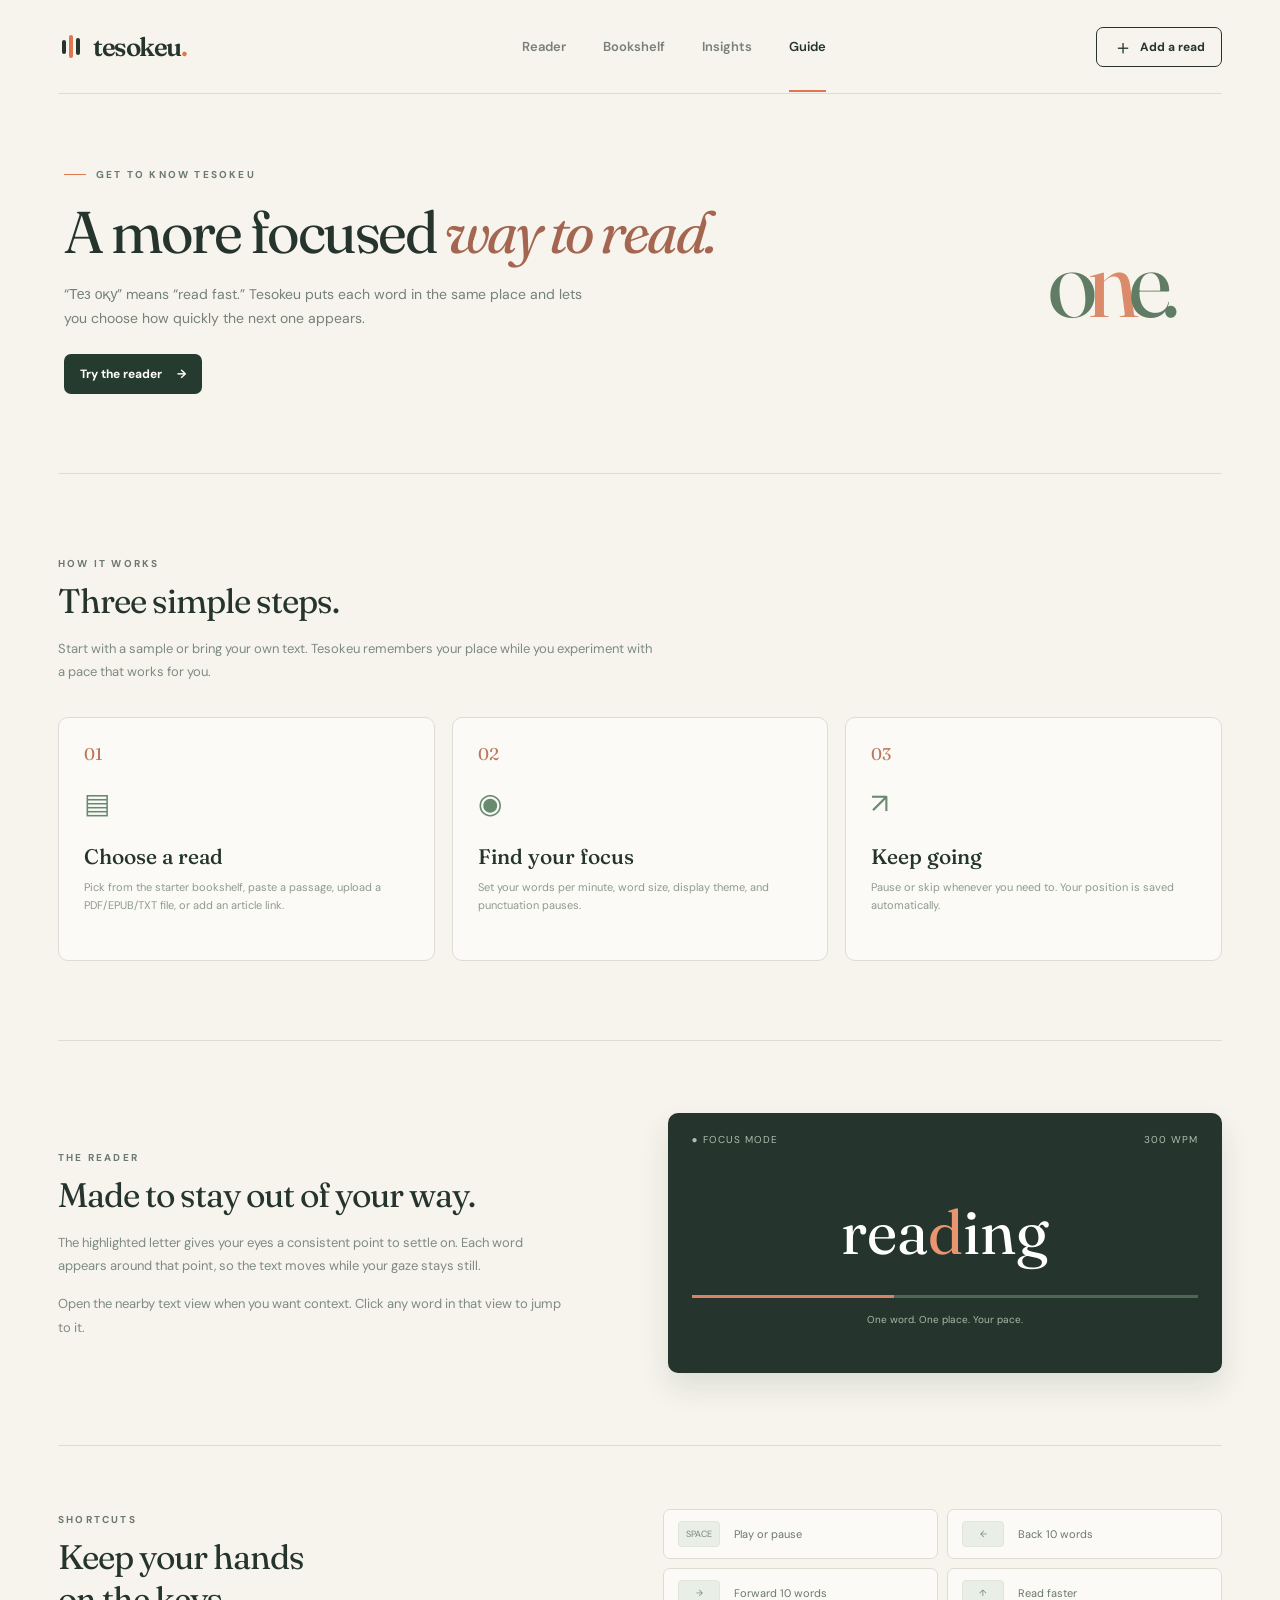
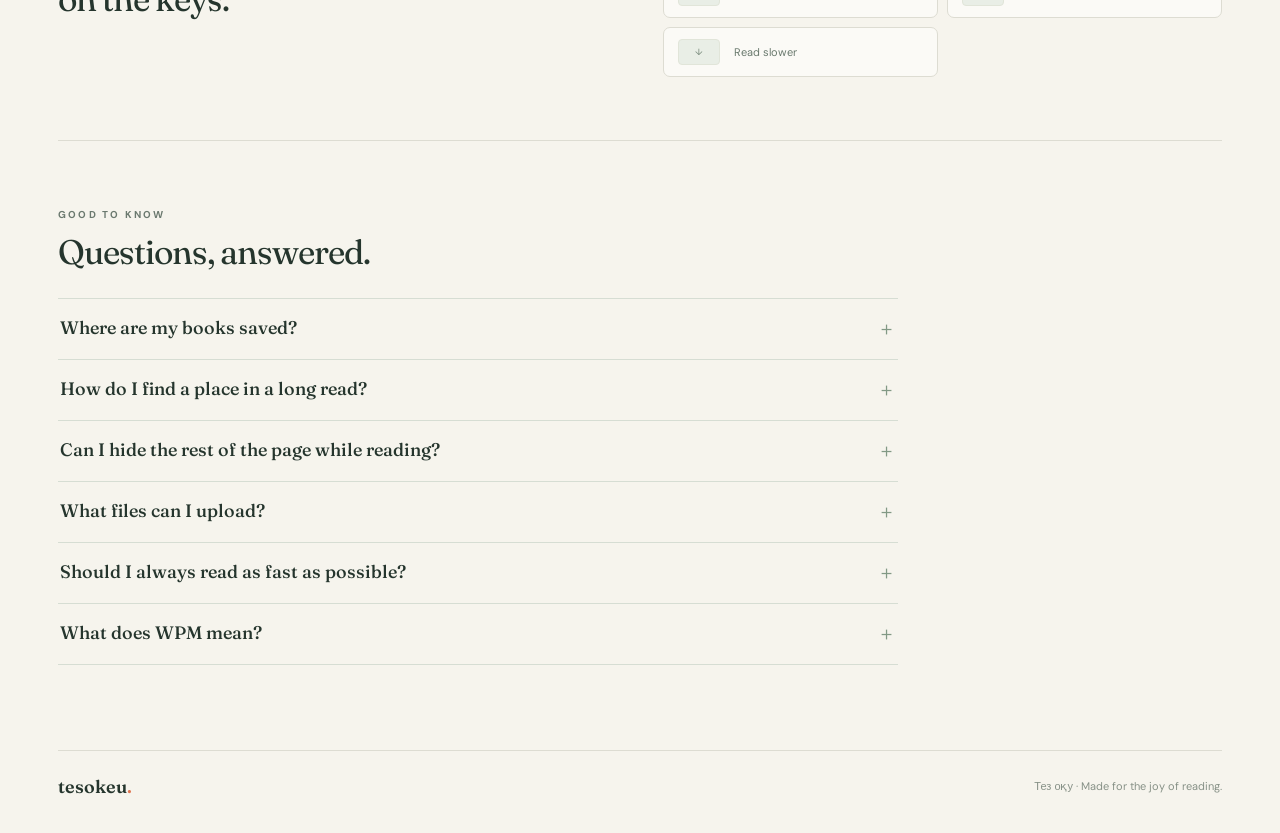
==== guide.html @ 46a8098e "Build Tesokeu reading app" ====
<!doctype html><html lang="en"><head><meta charset="UTF-8"><meta name="viewport" content="width=device-width, initial-scale=1"><meta name="theme-color" content="#f6f4ed"><title>Guide — Tesokeu</title><meta name="description" content="Tesokeu, a focused way to read one word at a time."><link rel="preconnect" href="https://fonts.googleapis.com"><link rel="preconnect" href="https://fonts.gstatic.com" crossorigin><link href="https://fonts.googleapis.com/css2?family=DM+Sans:wght@400;500;600;700&family=Fraunces:opsz,wght,SOFT,WONK@9..144,400,20,1;9..144,500,20,1;9..144,600,20,1&display=swap" rel="stylesheet"><link rel="stylesheet" href="./styles.css"><link rel="stylesheet" href="./pages.css"></head><body data-page="guide"><div class="app-shell"><header class="site-header"><a class="brand" href="./index.html" aria-label="Tesokeu home"><span class="brand-mark"><span></span><span></span><span></span></span><span>tesokeu<span class="brand-dot">.</span></span></a><nav class="top-nav" aria-label="Main navigation"><a class="nav-link " href="./index.html">Reader</a><a class="nav-link " href="./library.html">Bookshelf</a><a class="nav-link " href="./insights.html">Insights</a><a class="nav-link active" href="./guide.html">Guide</a></nav><a class="header-add" href="./library.html#add"><span class="plus">＋</span> Add a read</a></header><main>
<section class="page-hero guide-hero"><div><div class="eyebrow"><span class="eyebrow-line"></span> GET TO KNOW TESOKEU</div><h1>A more focused <em>way to read.</em></h1><p>“Тез оқу” means “read fast.” Tesokeu puts each word in the same place and lets you choose how quickly the next one appears.</p><a href="./index.html" class="primary-button hero-cta">Try the reader <span>→</span></a></div><div class="hero-symbol guide-symbol" aria-hidden="true"><span>o</span><span class="accent-letter">n</span><span>e.</span></div></section>
<section class="guide-section"><div class="guide-section-intro"><span class="section-kicker">HOW IT WORKS</span><h2>Three simple steps.</h2><p>Start with a sample or bring your own text. Tesokeu remembers your place while you experiment with a pace that works for you.</p></div><div class="guide-step-grid"><div class="guide-step"><span class="step-number">01</span><div class="step-icon">▤</div><h3>Choose a read</h3><p>Pick from the starter bookshelf, paste a passage, upload a PDF/EPUB/TXT file, or add an article link.</p></div><div class="guide-step"><span class="step-number">02</span><div class="step-icon">◉</div><h3>Find your focus</h3><p>Set your words per minute, word size, display theme, and punctuation pauses.</p></div><div class="guide-step"><span class="step-number">03</span><div class="step-icon">↗</div><h3>Keep going</h3><p>Pause or skip whenever you need to. Your position is saved automatically.</p></div></div></section>
<section class="guide-split"><div><span class="section-kicker">THE READER</span><h2>Made to stay out of your way.</h2><p>The highlighted letter gives your eyes a consistent point to settle on. Each word appears around that point, so the text moves while your gaze stays still.</p><p>Open the nearby text view when you want context. Click any word in that view to jump to it.</p></div><div class="guide-demo" aria-hidden="true"><div class="demo-top"><span>● FOCUS MODE</span><span>300 WPM</span></div><div class="demo-word">rea<span>d</span>ing</div><div class="demo-line"></div><div class="demo-caption">One word. One place. Your pace.</div></div></section>
<section class="shortcut-section"><div><span class="section-kicker">SHORTCUTS</span><h2>Keep your hands on the keys.</h2></div><div class="shortcut-grid"><div><kbd>SPACE</kbd><span>Play or pause</span></div><div><kbd>←</kbd><span>Back 10 words</span></div><div><kbd>→</kbd><span>Forward 10 words</span></div><div><kbd>↑</kbd><span>Read faster</span></div><div><kbd>↓</kbd><span>Read slower</span></div></div></section>
<section class="faq-section"><span class="section-kicker">GOOD TO KNOW</span><h2>Questions, answered.</h2><div class="faq-list"><details><summary>Where are my books saved?</summary><p>Your imported texts, bookmarks, reading position, preferences, activity, and weekly goal are saved in this browser's local storage. They do not sync across devices. Download a backup from the Bookshelf page to keep a copy; restoring it replaces the data in the current browser.</p></details><details><summary>How do I find a place in a long read?</summary><p>Use the position slider beneath the reader to preview and jump through the text. Save a bookmark with the star button, then revisit it from the reader or Bookshelf.</p></details><details><summary>Can I hide the rest of the page while reading?</summary><p>Use the expand button beside the reading title to open focus view. Press Escape or use the close button to leave it.</p></details><details><summary>What files can I upload?</summary><p>Tesokeu accepts PDF and EPUB files up to 12 MB, plus TXT files up to 2 MB. You can also paste text or add a public article link.</p></details><details><summary>Should I always read as fast as possible?</summary><p>No. Choose a speed that lets you follow and enjoy the material. Slower settings may work better for unfamiliar or complex writing.</p></details><details><summary>What does WPM mean?</summary><p>WPM stands for words per minute. At 300 WPM, a word normally appears for about 200 milliseconds; punctuation pauses can make some words stay longer.</p></details></div></section>
</main><footer class="site-footer"><span>tesokeu<span class="brand-dot">.</span></span><span>Тез оқу · Made for the joy of reading.</span></footer></div><script src="./data.js"></script><script src="./import.js"></script><script src="./pages.js"></script></body></html>
---- styles.css ----
:root{--paper:#f6f4ed;--ink:#25352d;--muted:#7c857d;--line:#dddcd2;--accent:#df7652;--dark:#202d28;--mint:#dbe7d5}*{box-sizing:border-box}html{scroll-behavior:smooth}body{margin:0;background:var(--paper);color:var(--ink);font-family:'DM Sans',sans-serif;font-size:14px}button,input,textarea{font:inherit}button{cursor:pointer}a{color:inherit;text-decoration:none}.app-shell{max-width:1440px;margin:auto;padding:0 58px}.site-header{height:94px;border-bottom:1px solid var(--line);display:flex;align-items:center;justify-content:space-between}.brand{font-family:'Fraunces',serif;font-size:26px;font-weight:600;letter-spacing:-1.5px;display:flex;align-items:center;gap:10px}.brand-dot{color:var(--accent)}.brand-mark{height:23px;width:25px;display:flex;align-items:center;justify-content:center;gap:3px}.brand-mark span{height:14px;width:4px;background:var(--ink);border-radius:3px}.brand-mark span:nth-child(2){height:23px;background:var(--accent)}.brand-mark span:nth-child(3){height:17px}.top-nav{display:flex;gap:37px;margin-left:65px}.nav-link{color:#788078;font-size:13px;font-weight:600;padding:37px 0 35px;border-bottom:2px solid transparent}.nav-link.active,.nav-link:hover{color:var(--ink);border-bottom-color:var(--accent)}.header-add{border:1px solid var(--ink);background:transparent;color:var(--ink);border-radius:7px;padding:11px 16px;font-weight:700;font-size:12px;display:flex;align-items:center;gap:7px}.header-add:hover,.icon-button:hover{background:var(--ink);color:white}.plus{font-size:20px;line-height:12px;font-weight:400}.intro{display:flex;justify-content:space-between;align-items:center;padding:57px 0 52px}.eyebrow,.section-kicker{font-size:10px;letter-spacing:2.2px;font-weight:700;color:#6b796f}.eyebrow{display:flex;align-items:center;gap:10px}.eyebrow-line{width:22px;height:1px;background:var(--accent)}h1,h2,p{margin:0}.intro h1{font-family:'Fraunces',serif;font-weight:400;font-size:clamp(42px,4.3vw,64px);line-height:1.1;letter-spacing:-2.7px;margin:18px 0 17px}.intro h1 em{font-weight:400;color:#a46650}.intro p{font-size:15px;color:#69756b;line-height:1.7}.intro-aside{display:flex;align-items:center;gap:22px;margin:17px 15px 0 20px;color:#809087;font-family:'Fraunces',serif;font-size:19px;font-style:italic;line-height:1.35}.asterisk{font-family:sans-serif;font-size:79px;font-style:normal;font-weight:200;color:#d5ded2;line-height:1}.workspace{display:grid;grid-template-columns:minmax(255px,315px) minmax(0,1fr);gap:22px;align-items:stretch}.bookshelf,.reader-section{border:1px solid var(--line);border-radius:11px;background:#fbfaf6}.bookshelf{padding:26px 21px 21px;display:flex;flex-direction:column;min-height:675px}.section-heading,.reader-heading{display:flex;justify-content:space-between;align-items:flex-start}.section-heading h2,.reader-heading h2{font-family:'Fraunces',serif;font-size:25px;font-weight:500;letter-spacing:-.7px;margin-top:9px}.count{font-family:'DM Sans',sans-serif;font-size:11px;font-weight:700;color:#668170;background:#e5eee2;padding:4px 7px;border-radius:6px;vertical-align:middle;margin-left:4px;letter-spacing:0}.icon-button{width:32px;height:32px;border:1px solid var(--line);background:transparent;border-radius:7px;color:var(--ink);font-size:23px;line-height:1}.shelf-subtitle{font-size:12px;color:#89918a;margin:10px 0 25px;line-height:1.5}.book-list{display:flex;flex-direction:column;gap:8px}.book-item{width:100%;background:transparent;border:1px solid transparent;border-radius:8px;text-align:left;padding:9px;display:flex;align-items:center;gap:12px;min-height:85px;color:var(--ink)}.book-item:hover{background:#f3f4ed}.book-item.active{background:#e9eee5;border-color:#dfe8db}.book-cover{width:48px;height:65px;flex:none;border-radius:3px 6px 6px 3px;box-shadow:2px 3px 6px #25352d17,inset 3px 0 0 #00000012;display:flex;align-items:center;justify-content:center;overflow:hidden;position:relative}.book-cover:after{content:'';position:absolute;inset:5px;border:1px solid #ffffff39}.book-cover span{color:#ffffffbd;font-family:'Fraunces',serif;font-size:31px;font-style:italic;position:relative;z-index:1}.book-meta{min-width:0;flex:1}.book-meta strong{display:block;font-family:'Fraunces',serif;font-size:15px;font-weight:500;line-height:1.2;white-space:nowrap;overflow:hidden;text-overflow:ellipsis}.book-meta small{display:block;color:#8b938b;font-size:11px;margin-top:6px;white-space:nowrap;overflow:hidden;text-overflow:ellipsis}.book-progress{width:100%;height:3px;background:#d9dfd6;margin-top:10px;border-radius:3px;overflow:hidden}.book-progress span{height:100%;display:block;background:#7eaa8b}.book-chevron{font-size:20px;color:#889c8a;margin-left:2px}.shelf-add{display:flex;align-items:center;gap:11px;width:100%;border:1px dashed #cdd8cb;background:#f7f9f4;border-radius:8px;padding:14px 12px;text-align:left;color:var(--ink);margin-top:17px}.shelf-add:hover{border-color:#88a48d;background:#eff5ec}.shelf-add-icon{width:34px;height:34px;border-radius:7px;background:#e4eee0;display:grid;place-items:center;font-size:22px;color:#557560}.shelf-add strong,.shelf-add small{display:block}.shelf-add strong{font-size:12px}.shelf-add small{color:#8a948a;font-size:10px;margin-top:3px}.shelf-arrow{margin-left:auto;font-size:16px;color:#819482}.shelf-footer{font-size:10px;color:#a1a9a0;margin-top:auto;padding:30px 2px 0;display:flex;align-items:center;gap:8px}.tiny-sparkle{font-size:15px;color:#a1b7a4}.reader-section{padding:29px 32px 24px;min-width:0;position:relative}.reader-heading{margin-bottom:26px}.reader-heading h2{font-size:27px;margin-top:8px}.reader-heading p{font-size:12px;color:#9aa199;margin-top:5px}.more-button{background:transparent;border:1px solid var(--line);border-radius:7px;width:33px;height:32px;font-size:23px;line-height:12px;color:#59645b}.more-button:hover{background:#f0f0e9}.options-menu{position:absolute;right:32px;top:62px;z-index:5;background:white;box-shadow:0 12px 35px #1f352421;border:1px solid var(--line);border-radius:8px;padding:5px;min-width:200px}.options-menu[hidden]{display:none}.options-menu button{display:block;width:100%;border:0;background:none;text-align:left;padding:10px 11px;color:var(--ink);font-size:12px;border-radius:5px}.options-menu button:hover{background:#f3f5ef}.options-menu #delete-option{color:#a05247}.reader-card{background:var(--dark);color:#fff;border-radius:9px;padding:20px 25px 0;min-height:317px;box-shadow:0 13px 24px #23322b1a;overflow:hidden}.reader-card-top,.reader-card-bottom{display:flex;justify-content:space-between;align-items:center;font-size:10px;letter-spacing:1.3px;color:#a2b1a8;font-weight:700}.reader-card-top>span:first-child{display:flex;gap:8px;align-items:center}.live-dot{display:inline-block;width:6px;height:6px;background:#a7ca9b;border-radius:50%}.word-stage{height:226px;display:flex;align-items:center;justify-content:center;position:relative;overflow:hidden}.display-word{font-family:'Fraunces',serif;font-size:clamp(40px,6vw,70px);font-weight:400;white-space:nowrap;letter-spacing:-1.7px;display:flex;align-items:baseline;max-width:100%;line-height:1.2}.word-before{width:220px;text-align:right;overflow:hidden}.focus-letter{color:#ed9a72;flex:none}.word-after{width:220px;text-align:left;overflow:hidden}.guide{position:absolute;left:50%;height:16px;width:1px;background:#8eaa96;opacity:.62;transform:translateX(-50%)}.guide.top{top:36px}.guide.bottom{bottom:29px}.reader-card-bottom{font-weight:500;letter-spacing:0;color:#b0bdb3;padding:0 0 18px}.progress-track{height:4px;background:#48594d;margin:0 -25px}.progress-fill{width:0;height:100%;background:#d78466;transition:width .12s linear}.control-panel{display:grid;grid-template-columns:245px 1fr;align-items:center;gap:25px;padding:26px 0 19px;border-bottom:1px solid var(--line)}.playback-controls{display:flex;align-items:center;justify-content:center;gap:20px}.transport-button{position:relative;border:0;background:none;color:#536559;width:38px;height:39px;padding:0}.transport-button svg{width:31px;height:31px}.transport-button span{position:absolute;font-size:9px;left:15px;top:13px;font-weight:700}.transport-button:hover{color:var(--accent)}.play-button{border:0;width:60px;height:60px;border-radius:50%;display:grid;place-items:center;background:#dcebdd;color:#294a36;box-shadow:0 4px 12px #3b774921}.play-button:hover{background:#c9e0cc}.play-button svg{width:25px;height:25px}.speed-control{padding:0 8px 0 12px}.speed-top{display:flex;justify-content:space-between;align-items:baseline;margin-bottom:11px}.speed-top label{font-size:12px;font-weight:700}.speed-top strong{font-size:24px;font-weight:700;letter-spacing:-.5px}.speed-top small{font-size:10px;color:#91a092;letter-spacing:1px}.slider-row{display:flex;align-items:center;gap:12px}.slider-row>span{font-size:10px;color:#a3aaa2}.slider-row input{flex:1;min-width:0;accent-color:#739f7d;cursor:pointer}.reader-tips{display:flex;gap:23px;align-items:center;justify-content:center;padding-top:21px;color:#9ca59c;font-size:10px}.reader-tips span{white-space:nowrap}kbd{display:inline-block;background:#f0f1e9;border:1px solid #e1e5d9;border-radius:4px;padding:3px 5px;font-family:inherit;font-size:9px;color:#768879;margin-right:4px}.how{display:grid;grid-template-columns:1fr 1.1fr;gap:30px 70px;border-top:1px solid var(--line);margin-top:83px;padding:51px 0 74px}.how h2{font-family:'Fraunces',serif;font-size:38px;font-weight:400;letter-spacing:-1.1px;margin-top:12px}.how>p{color:#79867c;font-size:14px;line-height:1.85;max-width:510px;padding-top:17px}.how-steps{grid-column:1/-1;display:grid;grid-template-columns:repeat(3,1fr);gap:30px;margin-top:12px}.how-steps>div{border-top:1px solid #cbd2c8;padding-top:16px}.how-steps span{font-family:'Fraunces',serif;color:#c67557;font-size:18px}.how-steps strong{display:block;font-size:13px;margin-top:17px}.how-steps p{color:#879188;font-size:12px;line-height:1.6;margin-top:8px}.site-footer{border-top:1px solid var(--line);padding:24px 0 35px;display:flex;justify-content:space-between;align-items:center;color:#879187;font-size:11px}.site-footer>span:first-child{font-family:'Fraunces',serif;font-size:18px;color:var(--ink);font-weight:600}.add-dialog{border:1px solid #e2e3d9;border-radius:12px;padding:0;width:min(520px,calc(100vw - 30px));max-height:min(90vh,850px);background:#fbfaf6;color:var(--ink);box-shadow:0 25px 80px #1a2a1c4d}.add-dialog::backdrop{background:#17251db5;backdrop-filter:blur(3px)}.add-dialog form{padding:27px 29px 29px;overflow:auto;max-height:90vh}.dialog-header{display:flex;align-items:flex-start;justify-content:space-between}.dialog-header h2{font-family:'Fraunces',serif;font-size:29px;font-weight:500;margin:9px 0 22px}.dialog-close{border:0;background:none;font-size:27px;color:#8c968d;line-height:1}.dialog-tabs{display:flex;border-bottom:1px solid var(--line);gap:25px;margin-bottom:22px}.dialog-tab{background:none;border:0;border-bottom:2px solid transparent;padding:0 0 12px;font-weight:700;font-size:12px;color:#95a095}.dialog-tab.active{color:var(--ink);border-color:var(--accent)}.add-dialog label:not(.drop-zone){display:block;font-size:11px;font-weight:700;margin:15px 0 7px}.add-dialog label span{font-weight:400;color:#9ba59b}.add-dialog input[type=text],.add-dialog textarea{border:1px solid #d7dbd2;background:white;border-radius:6px;width:100%;padding:11px 12px;color:var(--ink);outline:0;font-size:13px}.add-dialog input:focus,.add-dialog textarea:focus{border-color:#88aa8f;box-shadow:0 0 0 3px #dcebdd}.add-dialog textarea{resize:vertical;min-height:150px;line-height:1.6}.drop-zone{border:1px dashed #acbcad;border-radius:8px;min-height:185px;display:flex;flex-direction:column;align-items:center;justify-content:center;gap:7px;color:#7c8e7d;cursor:pointer;background:#f4f7f0}.drop-zone:hover{background:#edf4e9}.drop-zone strong{color:var(--ink);font-size:13px}.drop-zone span{font-size:11px}.upload-icon{font-size:35px!important;color:#7b9e7f!important}.drop-zone input{position:absolute;opacity:0;width:1px;height:1px}.selected-file{font-size:12px;color:#526c57;margin-top:10px}.form-error{color:#b55747;font-size:11px;min-height:17px;margin:10px 0}.submit-button{width:100%;background:var(--ink);border:0;border-radius:6px;color:white;padding:13px 15px;text-align:left;display:flex;justify-content:space-between;font-weight:700;font-size:12px}.submit-button:hover{background:#395543}.submit-button span{font-size:16px}@media(max-width:1050px){.app-shell{padding:0 30px}.intro-aside{display:none}.workspace{grid-template-columns:270px minmax(0,1fr)}.reader-section{padding:25px}.control-panel{grid-template-columns:190px 1fr;gap:10px}.reader-tips{gap:10px;flex-wrap:wrap}.book-meta strong{font-size:14px}}@media(max-width:760px){.app-shell{padding:0 18px}.site-header{height:72px}.top-nav{display:none}.header-add{padding:9px 11px}.intro{padding:43px 0 35px}.intro h1{font-size:43px;letter-spacing:-1.7px}.intro p{font-size:13px}.workspace{grid-template-columns:1fr}.reader-section{grid-row:1}.bookshelf{min-height:0}.shelf-footer{padding-top:25px}.how{margin-top:55px;grid-template-columns:1fr;gap:15px;padding:40px 0 55px}.how>p{padding:0}.how-steps{grid-template-columns:1fr;gap:20px;margin-top:15px}.how-steps strong{margin-top:8px}.site-footer{padding-bottom:24px}}@media(max-width:520px){.brand{font-size:22px}.reader-section{padding:20px 17px}.reader-heading h2{font-size:23px}.reader-card{min-height:272px;padding:17px 18px 0}.word-stage{height:190px}.display-word{font-size:43px}.word-before,.word-after{width:145px}.progress-track{margin:0 -18px}.guide.top{top:27px}.guide.bottom{bottom:20px}.control-panel{grid-template-columns:1fr;gap:14px;padding-top:20px}.playback-controls{gap:25px}.speed-control{padding:0 8px}.reader-tips{gap:7px 12px;padding-top:16px}.reader-tips span{font-size:9px}.intro h1{font-size:38px}.intro p{max-width:310px}}

button:focus-visible,a:focus-visible,input:focus-visible,textarea:focus-visible{outline:3px solid #dd9a72;outline-offset:3px}

/* Expanded reader controls */
.reader-advanced{padding:24px 0 0;border-bottom:1px solid var(--line)}
.advanced-header{display:flex;align-items:end;justify-content:space-between;gap:12px;margin-bottom:17px}
.advanced-header h3{font-family:'Fraunces',serif;font-size:21px;font-weight:500;margin:6px 0 0}
.text-button{border:0;background:none;padding:5px 0;color:#547b5e;font-size:11px;font-weight:700}
.text-button:hover{text-decoration:underline}
.preference-grid{display:grid;grid-template-columns:1fr 1fr 1.45fr;gap:13px;padding-bottom:22px}
.preference{display:flex;flex-direction:column;gap:9px;font-size:11px;font-weight:700;min-width:0}
.preference small{display:block;font-size:10px;font-weight:400;color:#9aa49a;margin-top:4px;line-height:1.3}
.segmented{display:flex;background:#efefe8;border:1px solid #e4e6dc;border-radius:7px;padding:3px;gap:2px}
.segmented button{border:0;background:transparent;border-radius:5px;padding:7px 8px;flex:1;color:#7f8d80;font-size:10px;font-weight:700;min-width:0}
.segmented button.selected{background:#fff;color:var(--ink);box-shadow:0 1px 4px #14261a16}
#size-buttons button:nth-child(1){font-size:10px}#size-buttons button:nth-child(2){font-size:13px}#size-buttons button:nth-child(3){font-size:17px}
.toggle-preference{flex-direction:row;align-items:center;justify-content:space-between;gap:10px;padding-left:4px}.toggle-preference input{position:absolute;opacity:0;width:1px;height:1px}.switch{flex:none;width:34px;height:20px;background:#cbd1c7;border-radius:20px;position:relative;transition:background .2s}.switch:after{content:'';position:absolute;width:14px;height:14px;border-radius:50%;background:#fff;top:3px;left:3px;transition:transform .2s}.toggle-preference input:checked+.switch{background:#689675}.toggle-preference input:checked+.switch:after{transform:translateX(14px)}.toggle-preference input:focus-visible+.switch{outline:3px solid #dd9a72;outline-offset:3px}
.context-panel{border-top:1px solid var(--line);padding:20px 2px 23px}.context-panel[hidden]{display:none}.context-head{display:flex;justify-content:space-between;gap:10px;align-items:center;margin-bottom:12px}.context-head strong{font-family:'Fraunces',serif;font-size:16px;font-weight:500}.context-head span{font-size:10px;color:#9da79c}.context-text{max-height:170px;overflow:auto;line-height:1.95}.context-word{border:0;background:none;padding:2px 1px;color:#6c786e;font-size:12px;line-height:1.8}.context-word:hover{color:var(--ink);text-decoration:underline}.context-word.current{background:#dce9d7;border-radius:3px;color:#284132}.context-ellipsis{color:#9da79c}
.reader-card.theme-light{background:#eeeee8;color:#26352d}.reader-card.theme-sepia{background:#e7d7b9;color:#44372b}.reader-card.theme-light .reader-card-top,.reader-card.theme-light .reader-card-bottom{color:#738176}.reader-card.theme-sepia .reader-card-top,.reader-card.theme-sepia .reader-card-bottom{color:#806f59}.reader-card.theme-light .progress-track{background:#d0d9cd}.reader-card.theme-sepia .progress-track{background:#c5b28f}.reader-card.theme-light .guide,.reader-card.theme-sepia .guide{background:#718c70}.reader-card.theme-light .focus-letter{color:#bb664d}.reader-card.theme-sepia .focus-letter{color:#a7523c}.reader-card.size-small .display-word{font-size:clamp(34px,4.5vw,53px)}.reader-card.size-large .display-word{font-size:clamp(48px,7vw,82px)}
@media(max-width:1100px){.preference-grid{grid-template-columns:1fr 1fr}.toggle-preference{grid-column:1/-1}}
@media(max-width:520px){.advanced-header{align-items:flex-start}.preference-grid{gap:12px}.segmented button{padding:6px 5px}.reader-card.size-small .display-word{font-size:33px}.reader-card.size-large .display-word{font-size:52px}}

@media(max-width:760px){.site-header{height:auto;min-height:72px;flex-wrap:wrap;padding-top:12px}.top-nav{display:flex;order:3;width:100%;margin-left:0;gap:18px;overflow-x:auto;justify-content:space-between}.nav-link{padding:13px 0 12px;white-space:nowrap;font-size:11px}.header-add{font-size:11px}}

.add-dialog input[type=url]{border:1px solid #d7dbd2;background:white;border-radius:6px;width:100%;padding:11px 12px;color:var(--ink);outline:0;font-size:13px}
.add-dialog input[type=url]:focus{border-color:#88aa8f;box-shadow:0 0 0 3px #dcebdd}
.import-help{font-size:11px;line-height:1.6;color:#8e9a8f;margin:12px 0 2px}
.submit-button:disabled{opacity:.58;cursor:wait}

.reader-heading-actions{display:flex;gap:7px}.reader-heading-actions .more-button{font-size:19px}.reader-heading-actions #reader-menu{font-size:23px}
.read-navigation{display:grid;grid-template-columns:auto 1fr;align-items:center;gap:8px 16px;padding:20px 2px 0}.read-navigation label{font-size:11px;font-weight:700}.read-navigation input{width:100%;accent-color:#759d7d;cursor:pointer}.read-navigation input:disabled{opacity:.4;cursor:default}.read-navigation span{grid-column:2;font-size:10px;color:#89978b;white-space:nowrap;overflow:hidden;text-overflow:ellipsis}
.bookmark-panel{padding:18px 2px 0}.bookmark-heading{display:flex;justify-content:space-between;align-items:center;font-size:11px}.bookmark-heading span{color:#96a095}.bookmark-list{display:flex;flex-direction:column;gap:5px;max-height:120px;overflow:auto;margin-top:10px}.bookmark-empty{font-size:10px;color:#a0aaa0}.bookmark-item{display:flex;align-items:center;gap:6px;background:#f0f3eb;border-radius:6px}.bookmark-item button{border:0;background:transparent;color:#4b6c54;font-size:11px;padding:8px;text-align:left}.bookmark-item button:first-child{flex:1;min-width:0;overflow:hidden;text-overflow:ellipsis;white-space:nowrap}.bookmark-item .bookmark-remove{font-size:18px;color:#a0695f;padding:2px 10px}
body.focus-open{overflow:hidden}.reader-section:fullscreen,.reader-section.focus-overlay{background:#fbfaf6;border:0;border-radius:0;width:100vw;height:100dvh;max-height:100dvh;padding:clamp(18px,3vw,42px) max(18px,calc((100vw - 900px)/2));display:flex;flex-direction:column;overflow:auto}.reader-section.focus-overlay{position:fixed;inset:0;z-index:1000}.reader-section:fullscreen .reader-heading,.reader-section.focus-overlay .reader-heading{margin-bottom:16px}.reader-section:fullscreen .reader-card,.reader-section.focus-overlay .reader-card{flex:1;min-height:220px;display:flex;flex-direction:column}.reader-section:fullscreen .word-stage,.reader-section.focus-overlay .word-stage{flex:1;min-height:140px}.reader-section:fullscreen .reader-advanced,.reader-section.focus-overlay .reader-advanced,.reader-section:fullscreen .bookmark-panel,.reader-section.focus-overlay .bookmark-panel,.reader-section:fullscreen .reader-tips,.reader-section.focus-overlay .reader-tips{display:none}.reader-section:fullscreen .control-panel,.reader-section.focus-overlay .control-panel{padding:15px 0}.reader-section:fullscreen .read-navigation,.reader-section.focus-overlay .read-navigation{padding-top:12px}
@media(max-width:520px){.read-navigation{grid-template-columns:1fr;gap:8px}.read-navigation span{grid-column:1}.reader-heading-actions{gap:4px}.reader-heading-actions .more-button{width:29px;height:29px}.reader-section:fullscreen .reader-heading h2,.reader-section.focus-overlay .reader-heading h2{font-size:18px}.reader-section:fullscreen .reader-heading p,.reader-section.focus-overlay .reader-heading p{font-size:10px}}
---- pages.css ----
.page-hero{min-height:277px;display:flex;align-items:center;justify-content:space-between;gap:30px;border-bottom:1px solid var(--line);padding:45px 6px 50px}.page-hero h1{font-family:'Fraunces',serif;font-size:clamp(43px,4.6vw,66px);font-weight:400;line-height:1.09;letter-spacing:-2.5px;margin:19px 0 17px}.page-hero h1 em{font-weight:400;color:#a46650}.page-hero p{font-size:14px;line-height:1.75;color:#768177;max-width:590px}.hero-symbol{font-family:'Fraunces',serif;font-size:130px;color:#d9e2d5;line-height:1;padding:0 45px}.library-stats{display:grid;grid-template-columns:repeat(3,1fr);border:1px solid var(--line);border-radius:10px;background:#fbfaf6;margin:34px 0 65px}.library-stats>div{padding:24px 31px;display:flex;flex-direction:column;gap:11px}.library-stats>div+div{border-left:1px solid var(--line)}.stat-label{font-size:10px;letter-spacing:1.8px;font-weight:700;color:#819083}.library-stats strong{font-family:'Fraunces',serif;font-size:31px;font-weight:500;line-height:1}.collection-section{min-height:440px}.collection-head{display:flex;align-items:end;justify-content:space-between;gap:20px;margin-bottom:22px}.collection-head h2,.card-header h2,.recent-section h2,.guide-section h2,.guide-split h2,.shortcut-section h2,.faq-section h2{font-family:'Fraunces',serif;font-size:34px;font-weight:400;letter-spacing:-1px;margin:9px 0 0}.primary-button{background:#263b2f;color:#fff;border:0;border-radius:7px;padding:12px 16px;display:inline-flex;align-items:center;justify-content:center;gap:15px;font-size:12px;font-weight:700;white-space:nowrap}.primary-button:hover{background:#43634c}.library-toolbar{display:flex;gap:13px;align-items:center;margin-bottom:24px}.search-field{flex:1;display:flex;align-items:center;gap:9px;border:1px solid var(--line);background:#fbfaf6;border-radius:7px;padding:0 12px;height:40px;min-width:150px}.search-field span{font-size:21px;color:#a1aca0;line-height:1}.search-field input{border:0;outline:0;background:transparent;width:100%;color:var(--ink);font-size:12px}.filter-group{display:flex;gap:3px;padding:3px;border:1px solid var(--line);background:#ebede6;border-radius:7px}.filter{border:0;background:transparent;color:#7b897d;border-radius:5px;padding:8px 12px;font-size:11px;font-weight:700}.filter.active{background:#fff;color:var(--ink);box-shadow:0 1px 5px #26372812}#book-sort{height:40px;border:1px solid var(--line);border-radius:7px;background:#fbfaf6;color:#5d6b60;padding:0 12px;font-size:11px;font-weight:700}.library-grid{display:grid;grid-template-columns:repeat(3,minmax(0,1fr));gap:19px}.library-card{background:#fbfaf6;border:1px solid var(--line);border-radius:10px;padding:20px;display:flex;flex-direction:column;min-height:280px;transition:transform .2s,box-shadow .2s}.library-card:hover{transform:translateY(-3px);box-shadow:0 12px 28px #21342713}.library-card-main{display:flex;gap:16px;align-items:flex-start}.library-cover{width:79px;height:106px;flex:none;border-radius:4px 8px 8px 4px;box-shadow:3px 5px 10px #243d291f,inset 4px 0 0 #00000018;position:relative;display:grid;place-items:center;color:#fff;font-family:'Fraunces',serif;font-size:50px;font-style:italic}.library-cover:after{content:'';position:absolute;inset:7px;border:1px solid #ffffff4a}.library-card-copy{min-width:0;padding-top:3px}.library-card .reading-state{font-size:9px;letter-spacing:1.2px;font-weight:700;color:#76937b}.library-card h3{font-family:'Fraunces',serif;font-size:21px;line-height:1.2;font-weight:500;margin:9px 0 7px;overflow-wrap:anywhere}.library-card .author{font-size:11px;color:#9aa49a;line-height:1.4}.library-card .excerpt{font-size:12px;color:#7a867c;line-height:1.65;margin:20px 0;display:-webkit-box;-webkit-line-clamp:2;-webkit-box-orient:vertical;overflow:hidden}.library-card-bottom{margin-top:auto}.library-card-progress{height:4px;border-radius:4px;background:#e1e6dd;overflow:hidden}.library-card-progress span{height:100%;display:block;background:#86a991}.library-card-meta{display:flex;justify-content:space-between;align-items:center;gap:7px;color:#95a195;font-size:10px;margin:9px 0 17px}.library-card-actions{display:flex;gap:8px}.read-link{flex:1;text-align:center;background:#e4ece1;color:#355841;border:0;border-radius:6px;padding:10px;font-size:11px;font-weight:700}.read-link:hover{background:#d5e6d1}.remove-book{width:36px;border:1px solid #e1e4dc;border-radius:6px;color:#9a7c76;background:transparent;font-size:17px}.remove-book:hover{background:#fbefeb;color:#aa5949}.library-empty{text-align:center;padding:60px 20px;border:1px dashed #cdd6c9;border-radius:10px}.library-empty[hidden]{display:none}.library-empty>span{font-size:40px;color:#bed0b9}.library-empty h3{font-family:'Fraunces',serif;font-size:24px;font-weight:400;margin:7px 0}.library-empty p{font-size:12px;color:#8d9a8e;margin-bottom:17px}.library-note{display:flex;align-items:center;gap:18px;background:#e7eee3;border-radius:10px;padding:26px 30px;margin:57px 0 80px}.library-note>span{font-size:30px;color:#6a9875}.library-note strong{font-family:'Fraunces',serif;font-size:19px;font-weight:500}.library-note p{font-size:11px;color:#819184;margin-top:5px}.library-note a{margin-left:auto;white-space:nowrap;font-size:11px;font-weight:700;color:#4a7455}
.insights-symbol{font-size:125px;color:#d5dfd2}.insight-grid{display:grid;grid-template-columns:repeat(4,1fr);gap:16px;margin:36px 0 22px}.insight-card{min-height:194px;position:relative;overflow:hidden;background:#fbfaf6;border:1px solid var(--line);border-radius:10px;padding:24px}.insight-card strong{display:block;font-family:'Fraunces',serif;font-size:42px;font-weight:400;letter-spacing:-1px;margin:17px 0 9px}.insight-card p{font-size:11px;line-height:1.55;color:#9aa59a;max-width:170px}.insight-card.featured{background:#263a2e;color:#fff}.insight-card.featured .stat-label{color:#b4cbb5}.insight-card.featured p{color:#b2c4b4}.insight-decoration{position:absolute;right:-9px;bottom:-42px;font-size:137px;color:#ffffff0d}.insight-lower{display:grid;grid-template-columns:1.5fr 1fr;gap:18px}.activity-card,.journey-card{background:#fbfaf6;border:1px solid var(--line);border-radius:10px;padding:27px;min-height:303px}.card-header{display:flex;justify-content:space-between;align-items:end;gap:10px}.card-header h2{font-size:28px}.weekly-total{font-size:11px;color:#769079;font-weight:700}.activity-chart{height:160px;display:flex;align-items:end;justify-content:space-around;gap:15px;margin:22px 0 0;padding:0 9px;border-bottom:1px solid #dfe4db}.chart-day{flex:1;max-width:55px;display:flex;flex-direction:column;align-items:center;justify-content:end;gap:8px;height:100%}.chart-bar{width:100%;max-width:38px;min-height:4px;background:#d6e4d2;border-radius:5px 5px 0 0;transition:height .3s}.chart-day.today .chart-bar{background:#83a98b}.chart-day span{position:absolute;transform:translateY(20px);font-size:10px;color:#9aa69a}.card-footnote{color:#a7b0a6;font-size:10px;margin-top:29px}.journey-card{background:#e8eee3;padding:32px}.journey-card h2{font-family:'Fraunces',serif;font-size:32px;font-weight:400;line-height:1.1;margin:18px 0}.journey-card p{line-height:1.75;color:#728475;font-size:12px;margin-bottom:24px;max-width:260px}.recent-section{margin:62px 0 80px}.recent-reads{display:grid;grid-template-columns:repeat(3,1fr);gap:14px}.recent-read{display:flex;align-items:center;gap:12px;background:#fbfaf6;border:1px solid var(--line);border-radius:8px;padding:14px;color:var(--ink)}.recent-read:hover{background:#f0f5ed}.recent-cover{width:43px;height:57px;display:grid;place-items:center;flex:none;color:#fff;border-radius:3px 5px 5px 3px;font-family:'Fraunces',serif;font-size:25px}.recent-read strong{font-family:'Fraunces',serif;font-size:15px;font-weight:500;display:block}.recent-read small{font-size:10px;color:#95a095;display:block;margin-top:5px}
.guide-hero{min-height:380px}.guide-hero p{max-width:540px}.guide-hero .hero-cta{margin-top:23px}.guide-symbol{display:flex;gap:0;font-size:100px;letter-spacing:-9px;color:#607c65}.guide-symbol .accent-letter{color:#db8b69}.guide-section{padding:79px 0}.guide-section-intro{max-width:600px}.guide-section-intro>p,.guide-split p{font-size:13px;color:#7e8b80;line-height:1.8;margin-top:15px}.guide-step-grid{display:grid;grid-template-columns:repeat(3,1fr);gap:17px;margin-top:33px}.guide-step{background:#fbfaf6;border:1px solid var(--line);border-radius:10px;padding:25px;min-height:244px}.step-number{font-family:'Fraunces',serif;font-size:17px;color:#bc765b}.step-icon{font-size:28px;color:#688b70;margin:21px 0}.guide-step h3{font-family:'Fraunces',serif;font-size:21px;font-weight:500;margin:0 0 9px}.guide-step p{font-size:11px;color:#8e9a8f;line-height:1.65}.guide-split{display:grid;grid-template-columns:1fr 1fr;gap:55px;align-items:center;border-top:1px solid var(--line);padding:72px 0}.guide-split>div:first-child{max-width:510px}.guide-demo{height:260px;background:#25352d;border-radius:10px;padding:20px 24px;color:#fff;box-shadow:0 14px 30px #1f33241d}.demo-top{display:flex;justify-content:space-between;color:#acbeaf;font-size:10px;letter-spacing:1px}.demo-word{text-align:center;font-family:'Fraunces',serif;font-size:62px;margin:47px 0 25px}.demo-word span{color:#e89570}.demo-line{height:3px;background:linear-gradient(90deg,#d98364 40%,#4e6654 40%)}.demo-caption{text-align:center;color:#a9baa9;font-size:10px;margin-top:15px}.shortcut-section{display:flex;justify-content:space-between;gap:35px;border-top:1px solid var(--line);padding:63px 0}.shortcut-section>div:first-child{max-width:280px}.shortcut-grid{display:grid;grid-template-columns:repeat(2,minmax(170px,1fr));gap:9px;min-width:48%}.shortcut-grid>div{display:flex;align-items:center;gap:14px;background:#fbfaf6;border:1px solid var(--line);border-radius:7px;padding:11px 14px;font-size:11px;color:#69796d}.shortcut-grid kbd{min-width:42px;text-align:center;margin:0;background:#e9eee6;padding:6px}.faq-section{border-top:1px solid var(--line);padding:63px 0 85px}.faq-list{max-width:840px;margin-top:25px}.faq-list details{border-top:1px solid #d6ddd3;padding:17px 2px}.faq-list details:last-child{border-bottom:1px solid #d6ddd3}.faq-list summary{cursor:pointer;font-family:'Fraunces',serif;font-size:18px;font-weight:500;list-style:none;display:flex;justify-content:space-between}.faq-list summary::-webkit-details-marker{display:none}.faq-list summary:after{content:'＋';font-family:'DM Sans',sans-serif;font-size:19px;color:#829985}.faq-list details[open] summary:after{content:'−'}.faq-list p{color:#7d8b7f;font-size:12px;line-height:1.75;max-width:700px;margin-top:12px}
@media(max-width:1100px){.library-grid{grid-template-columns:repeat(2,minmax(0,1fr))}.insight-grid{grid-template-columns:repeat(2,1fr)}.hero-symbol{padding:0 15px}}
@media(max-width:760px){.page-hero{min-height:0;padding:42px 0}.page-hero h1{font-size:43px}.hero-symbol{display:none}.library-stats{margin:26px 0 48px}.library-stats>div{padding:18px}.library-grid{grid-template-columns:1fr 1fr;gap:12px}.library-card{padding:15px}.library-card-main{gap:11px}.library-cover{width:57px;height:80px;font-size:36px}.library-card h3{font-size:18px}.library-toolbar{flex-wrap:wrap}.search-field{flex-basis:100%}.library-note{margin:40px 0 55px}.insight-lower{grid-template-columns:1fr}.recent-reads{grid-template-columns:1fr 1fr}.guide-step-grid{grid-template-columns:1fr}.guide-step{min-height:0}.guide-split{grid-template-columns:1fr;gap:25px}.shortcut-section{flex-direction:column}.shortcut-grid{min-width:0}}
@media(max-width:520px){.page-hero h1{font-size:38px;letter-spacing:-1.6px}.library-stats strong{font-size:25px}.library-stats>div{padding:15px 11px}.stat-label{font-size:8px}.collection-head h2{font-size:28px}.library-grid{grid-template-columns:1fr}.library-toolbar{gap:8px}.filter-group{order:3;width:100%;justify-content:space-around}.filter{flex:1}.library-note{flex-wrap:wrap;padding:21px}.library-note a{margin-left:0}.insight-grid{gap:9px}.insight-card{padding:18px;min-height:170px}.insight-card strong{font-size:32px}.insight-card p{font-size:10px}.activity-card,.journey-card{padding:20px}.recent-reads{grid-template-columns:1fr}.shortcut-grid{grid-template-columns:1fr}.guide-section{padding:55px 0}.guide-split,.shortcut-section,.faq-section{padding:50px 0}.guide-demo{height:240px}}
.chart-day{position:relative}.empty-copy{font-size:12px;color:#849284}
.source-link{display:inline-block;margin-top:12px;color:#64866b;font-size:10px;font-weight:700}.source-link:hover{text-decoration:underline}
.backup-section,.goal-section{background:#fbfaf6;border:1px solid var(--line);border-radius:10px;padding:28px 30px;margin:0 0 78px;display:grid;grid-template-columns:1fr auto;gap:15px 30px;align-items:center}.backup-section h2,.goal-section h2{font-family:'Fraunces',serif;font-size:27px;font-weight:400;margin:9px 0}.backup-section p,.goal-section p{font-size:11px;line-height:1.6;color:#829083;max-width:570px}.backup-actions{display:flex;align-items:center;gap:10px;flex-wrap:wrap}.backup-restore{border:1px solid #b8c7b7;border-radius:7px;color:#385b42;padding:11px 15px;font-size:12px;font-weight:700;cursor:pointer;white-space:nowrap}.backup-restore:hover{background:#edf3e9}.backup-restore input{position:absolute;opacity:0;width:1px;height:1px}.backup-restore:focus-within{outline:3px solid #dd9a72}.backup-section .backup-status{grid-column:1/-1;color:#52775d;min-height:18px}.goal-section{margin:20px 0 60px}.goal-controls{display:flex;align-items:center;gap:10px;flex-wrap:wrap}.goal-controls label{font-size:11px;font-weight:700}.goal-controls input{width:115px;padding:10px;border:1px solid var(--line);border-radius:6px;background:#fff;color:var(--ink)}.goal-progress{grid-column:1/-1}.goal-track{height:9px;border-radius:9px;background:#e5ebdf;overflow:hidden;margin:5px 0 10px}.goal-track span{height:100%;display:block;width:0;background:#83a98b;transition:width .25s}.goal-section .goal-progress p{color:#53745b}
@media(max-width:760px){.backup-section,.goal-section{grid-template-columns:1fr;padding:22px}.backup-section .backup-status,.goal-progress{grid-column:1}}
.library-bookmarks{border-top:1px solid var(--line);margin-top:15px;padding-top:12px;display:flex;flex-direction:column;gap:7px}.library-bookmarks strong{font-size:10px;color:#7d907f}.library-bookmarks a{font-size:10px;color:#52765b;overflow:hidden;text-overflow:ellipsis;white-space:nowrap}.library-bookmarks a:hover{text-decoration:underline}
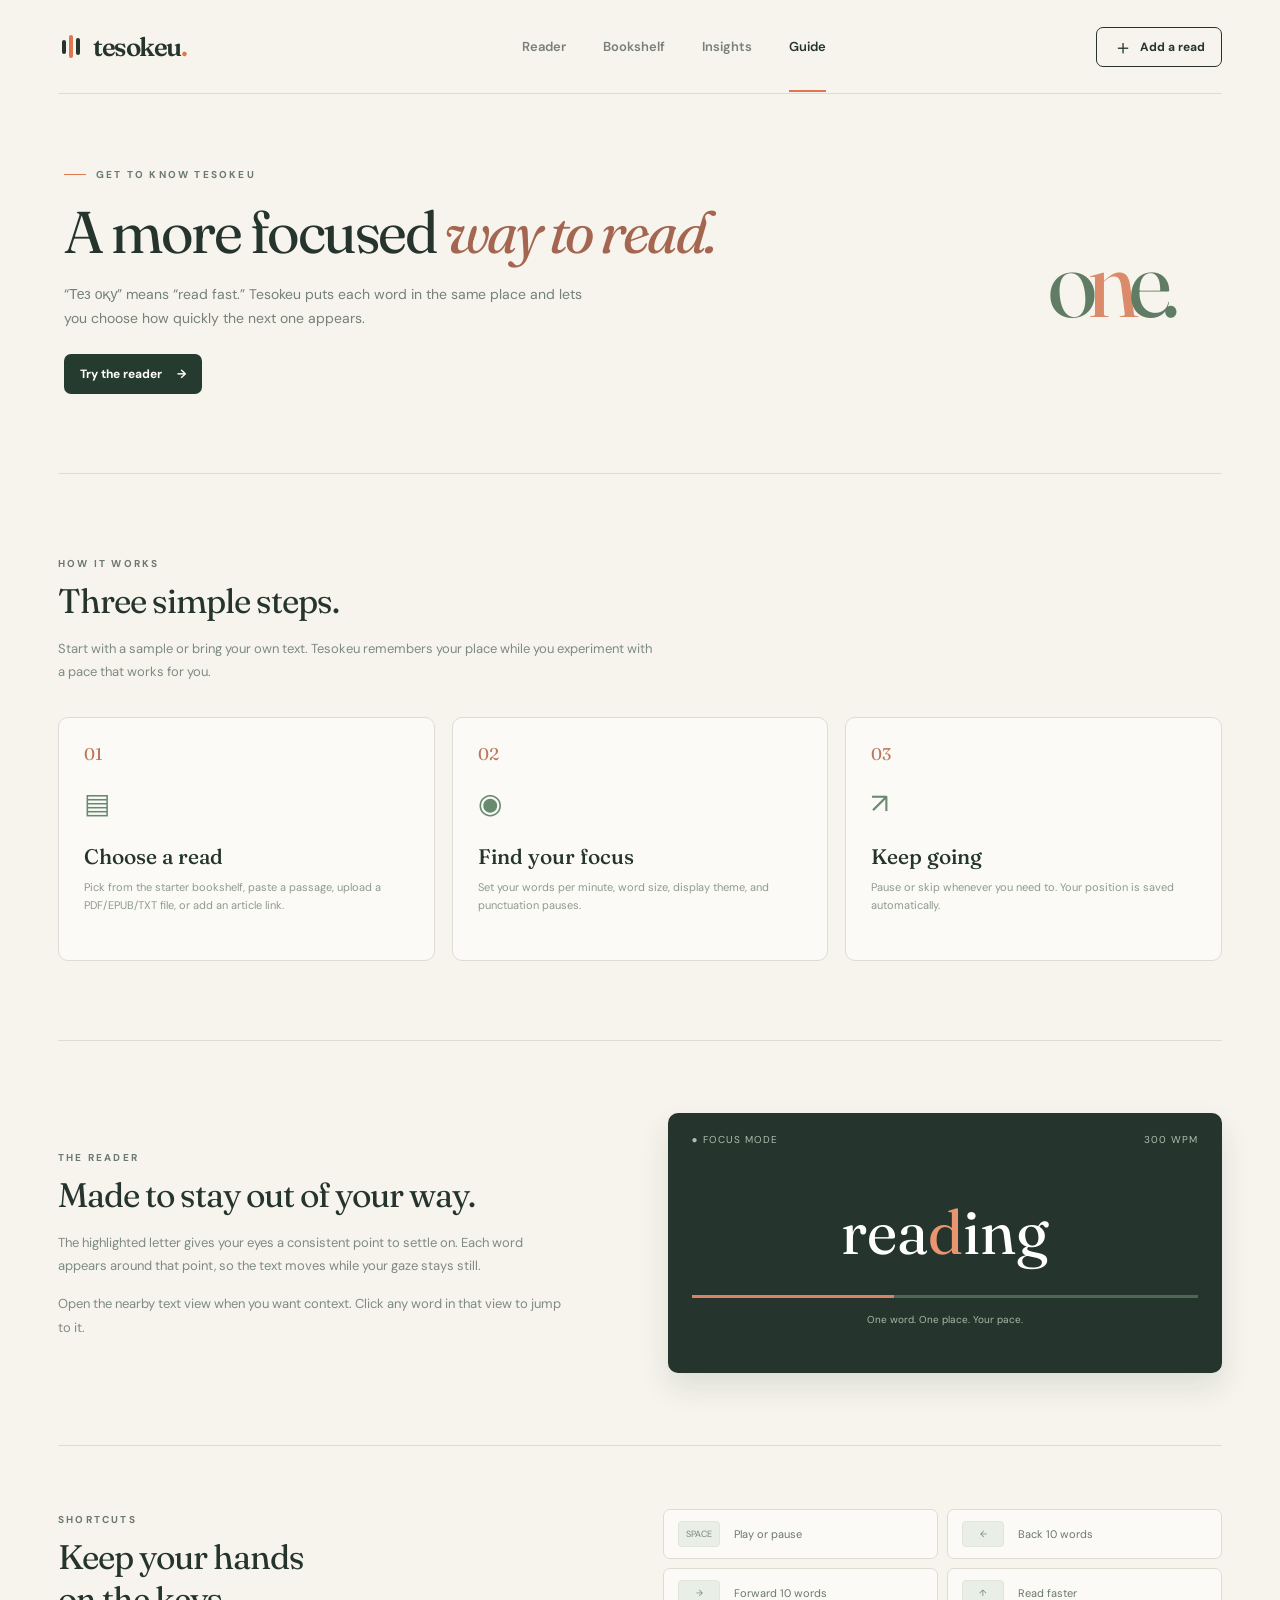
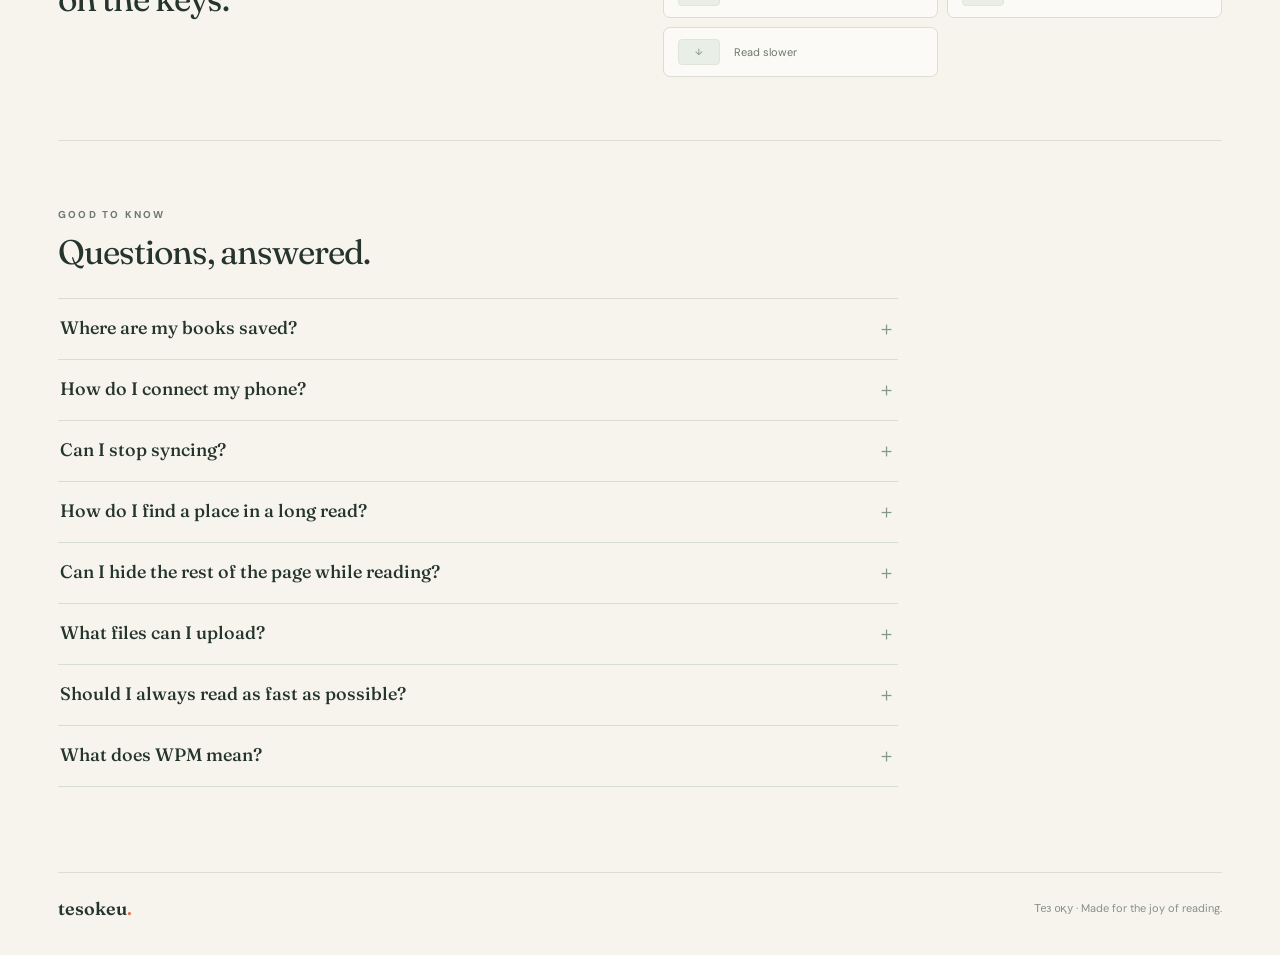
==== commit f51c6993: "Add pairing codes and ongoing device sync" ====
--- a/guide.html
+++ b/guide.html
@@ -3,5 +3,5 @@
 <section class="guide-section"><div class="guide-section-intro"><span class="section-kicker">HOW IT WORKS</span><h2>Three simple steps.</h2><p>Start with a sample or bring your own text. Tesokeu remembers your place while you experiment with a pace that works for you.</p></div><div class="guide-step-grid"><div class="guide-step"><span class="step-number">01</span><div class="step-icon">▤</div><h3>Choose a read</h3><p>Pick from the starter bookshelf, paste a passage, upload a PDF/EPUB/TXT file, or add an article link.</p></div><div class="guide-step"><span class="step-number">02</span><div class="step-icon">◉</div><h3>Find your focus</h3><p>Set your words per minute, word size, display theme, and punctuation pauses.</p></div><div class="guide-step"><span class="step-number">03</span><div class="step-icon">↗</div><h3>Keep going</h3><p>Pause or skip whenever you need to. Your position is saved automatically.</p></div></div></section>
 <section class="guide-split"><div><span class="section-kicker">THE READER</span><h2>Made to stay out of your way.</h2><p>The highlighted letter gives your eyes a consistent point to settle on. Each word appears around that point, so the text moves while your gaze stays still.</p><p>Open the nearby text view when you want context. Click any word in that view to jump to it.</p></div><div class="guide-demo" aria-hidden="true"><div class="demo-top"><span>● FOCUS MODE</span><span>300 WPM</span></div><div class="demo-word">rea<span>d</span>ing</div><div class="demo-line"></div><div class="demo-caption">One word. One place. Your pace.</div></div></section>
 <section class="shortcut-section"><div><span class="section-kicker">SHORTCUTS</span><h2>Keep your hands on the keys.</h2></div><div class="shortcut-grid"><div><kbd>SPACE</kbd><span>Play or pause</span></div><div><kbd>←</kbd><span>Back 10 words</span></div><div><kbd>→</kbd><span>Forward 10 words</span></div><div><kbd>↑</kbd><span>Read faster</span></div><div><kbd>↓</kbd><span>Read slower</span></div></div></section>
-<section class="faq-section"><span class="section-kicker">GOOD TO KNOW</span><h2>Questions, answered.</h2><div class="faq-list"><details><summary>Where are my books saved?</summary><p>Your imported texts, bookmarks, reading position, preferences, activity, and weekly goal are saved in this browser's local storage. They do not sync across devices. Download a backup from the Bookshelf page to keep a copy; restoring it replaces the data in the current browser.</p></details><details><summary>How do I find a place in a long read?</summary><p>Use the position slider beneath the reader to preview and jump through the text. Save a bookmark with the star button, then revisit it from the reader or Bookshelf.</p></details><details><summary>Can I hide the rest of the page while reading?</summary><p>Use the expand button beside the reading title to open focus view. Press Escape or use the close button to leave it.</p></details><details><summary>What files can I upload?</summary><p>Tesokeu accepts PDF and EPUB files up to 12 MB, plus TXT files up to 2 MB. You can also paste text or add a public article link.</p></details><details><summary>Should I always read as fast as possible?</summary><p>No. Choose a speed that lets you follow and enjoy the material. Slower settings may work better for unfamiliar or complex writing.</p></details><details><summary>What does WPM mean?</summary><p>WPM stands for words per minute. At 300 WPM, a word normally appears for about 200 milliseconds; punctuation pauses can make some words stay longer.</p></details></div></section>
-</main><footer class="site-footer"><span>tesokeu<span class="brand-dot">.</span></span><span>Тез оқу · Made for the joy of reading.</span></footer></div><script src="./data.js"></script><script src="./import.js"></script><script src="./pages.js"></script></body></html>
+<section class="faq-section"><span class="section-kicker">GOOD TO KNOW</span><h2>Questions, answered.</h2><div class="faq-list"><details><summary>Where are my books saved?</summary><p>Your imported texts, bookmarks, reading position, preferences, activity, and weekly goal are saved in this browser. If you connect devices, a copy is stored online so both browsers can sync. Download a backup from the Bookshelf page to keep your own copy.</p></details><details><summary>How do I connect my phone?</summary><p>On your laptop, open Bookshelf and choose “Make a device code.” On your phone, open the same site, go to Bookshelf, and enter the code. It works once and expires after 10 minutes. The phone's current bookshelf is replaced when you connect. Afterward, changes sync while the site is open on each device.</p></details><details><summary>Can I stop syncing?</summary><p>Use “Disconnect this browser” to keep its books here and stop syncing it. “Delete synced data” removes the online collection for all devices; copies already saved in each browser remain there.</p></details><details><summary>How do I find a place in a long read?</summary><p>Use the position slider beneath the reader to preview and jump through the text. Save a bookmark with the star button, then revisit it from the reader or Bookshelf.</p></details><details><summary>Can I hide the rest of the page while reading?</summary><p>Use the expand button beside the reading title to open focus view. Press Escape or use the close button to leave it.</p></details><details><summary>What files can I upload?</summary><p>Tesokeu accepts PDF and EPUB files up to 12 MB, plus TXT files up to 2 MB. You can also paste text or add a public article link.</p></details><details><summary>Should I always read as fast as possible?</summary><p>No. Choose a speed that lets you follow and enjoy the material. Slower settings may work better for unfamiliar or complex writing.</p></details><details><summary>What does WPM mean?</summary><p>WPM stands for words per minute. At 300 WPM, a word normally appears for about 200 milliseconds; punctuation pauses can make some words stay longer.</p></details></div></section>
+</main><footer class="site-footer"><span>tesokeu<span class="brand-dot">.</span></span><span>Тез оқу · Made for the joy of reading.</span></footer></div><script src="./data.js"></script><script src="./import.js"></script><script src="./pages.js"></script><script src="./sync.js"></script></body></html>
--- a/pages.css
+++ b/pages.css
@@ -9,3 +9,5 @@
 .backup-section,.goal-section{background:#fbfaf6;border:1px solid var(--line);border-radius:10px;padding:28px 30px;margin:0 0 78px;display:grid;grid-template-columns:1fr auto;gap:15px 30px;align-items:center}.backup-section h2,.goal-section h2{font-family:'Fraunces',serif;font-size:27px;font-weight:400;margin:9px 0}.backup-section p,.goal-section p{font-size:11px;line-height:1.6;color:#829083;max-width:570px}.backup-actions{display:flex;align-items:center;gap:10px;flex-wrap:wrap}.backup-restore{border:1px solid #b8c7b7;border-radius:7px;color:#385b42;padding:11px 15px;font-size:12px;font-weight:700;cursor:pointer;white-space:nowrap}.backup-restore:hover{background:#edf3e9}.backup-restore input{position:absolute;opacity:0;width:1px;height:1px}.backup-restore:focus-within{outline:3px solid #dd9a72}.backup-section .backup-status{grid-column:1/-1;color:#52775d;min-height:18px}.goal-section{margin:20px 0 60px}.goal-controls{display:flex;align-items:center;gap:10px;flex-wrap:wrap}.goal-controls label{font-size:11px;font-weight:700}.goal-controls input{width:115px;padding:10px;border:1px solid var(--line);border-radius:6px;background:#fff;color:var(--ink)}.goal-progress{grid-column:1/-1}.goal-track{height:9px;border-radius:9px;background:#e5ebdf;overflow:hidden;margin:5px 0 10px}.goal-track span{height:100%;display:block;width:0;background:#83a98b;transition:width .25s}.goal-section .goal-progress p{color:#53745b}
 @media(max-width:760px){.backup-section,.goal-section{grid-template-columns:1fr;padding:22px}.backup-section .backup-status,.goal-progress{grid-column:1}}
 .library-bookmarks{border-top:1px solid var(--line);margin-top:15px;padding-top:12px;display:flex;flex-direction:column;gap:7px}.library-bookmarks strong{font-size:10px;color:#7d907f}.library-bookmarks a{font-size:10px;color:#52765b;overflow:hidden;text-overflow:ellipsis;white-space:nowrap}.library-bookmarks a:hover{text-decoration:underline}
+.sync-section{display:grid;grid-template-columns:1fr 1fr;gap:15px 35px;background:#e8eee3;border:1px solid #d9e4d6;border-radius:10px;padding:30px;margin:-48px 0 75px}.sync-section h2{font-family:'Fraunces',serif;font-size:28px;font-weight:400;margin:9px 0}.sync-section p{font-size:11px;line-height:1.65;color:#728475;max-width:530px}.sync-actions{display:flex;flex-direction:column;align-items:flex-start;gap:15px}.sync-join{display:flex;flex-wrap:wrap;align-items:center;gap:8px}.sync-join label{width:100%;font-size:11px;font-weight:700}.sync-join input{width:160px;border:1px solid #bacbb8;border-radius:6px;background:#fff;padding:10px;color:var(--ink);font-size:12px;letter-spacing:1px;text-transform:uppercase}.sync-join button,.sync-code-box button,.sync-manage button{border:1px solid #b6c8b5;border-radius:6px;background:#f9fbf6;color:#3e6046;padding:10px 12px;font-size:11px;font-weight:700}.sync-join button:hover,.sync-code-box button:hover,.sync-manage button:hover{background:#dce8d8}.sync-code-box{display:flex;align-items:center;gap:12px;flex-wrap:wrap;background:#fbfaf6;border:1px solid #cbd9c8;border-radius:8px;padding:13px}.sync-code-box span{width:100%;color:#708473;font-size:10px}.sync-code-box strong{font-size:19px;letter-spacing:2px;color:#294b33;user-select:all}.sync-manage{display:flex;gap:9px;flex-wrap:wrap}.sync-manage #sync-delete{color:#9a5146}.sync-section .sync-status{grid-column:1/-1;max-width:none;color:#456c4e;min-height:18px}.sync-section [hidden]{display:none}
+@media(max-width:760px){.sync-section{grid-template-columns:1fr;margin:-45px 0 55px;padding:22px}.sync-section .sync-status{grid-column:1}}
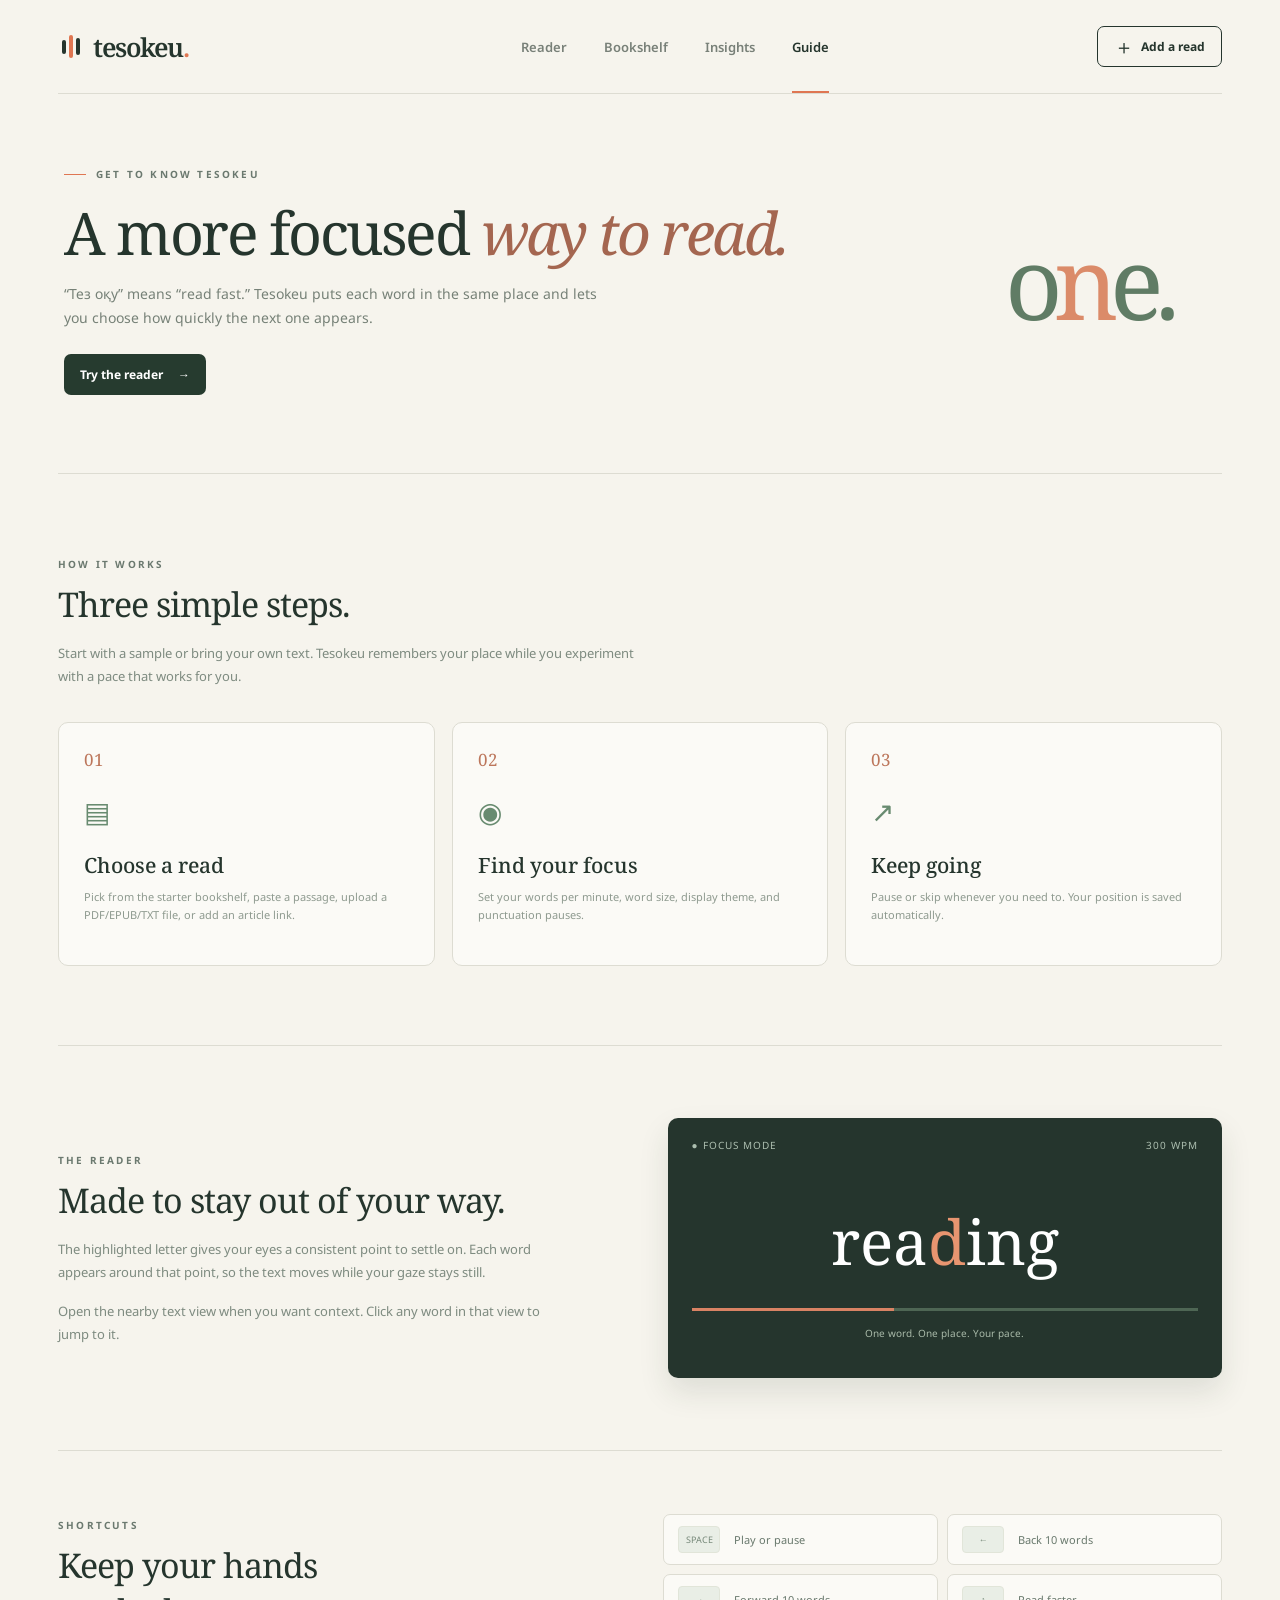
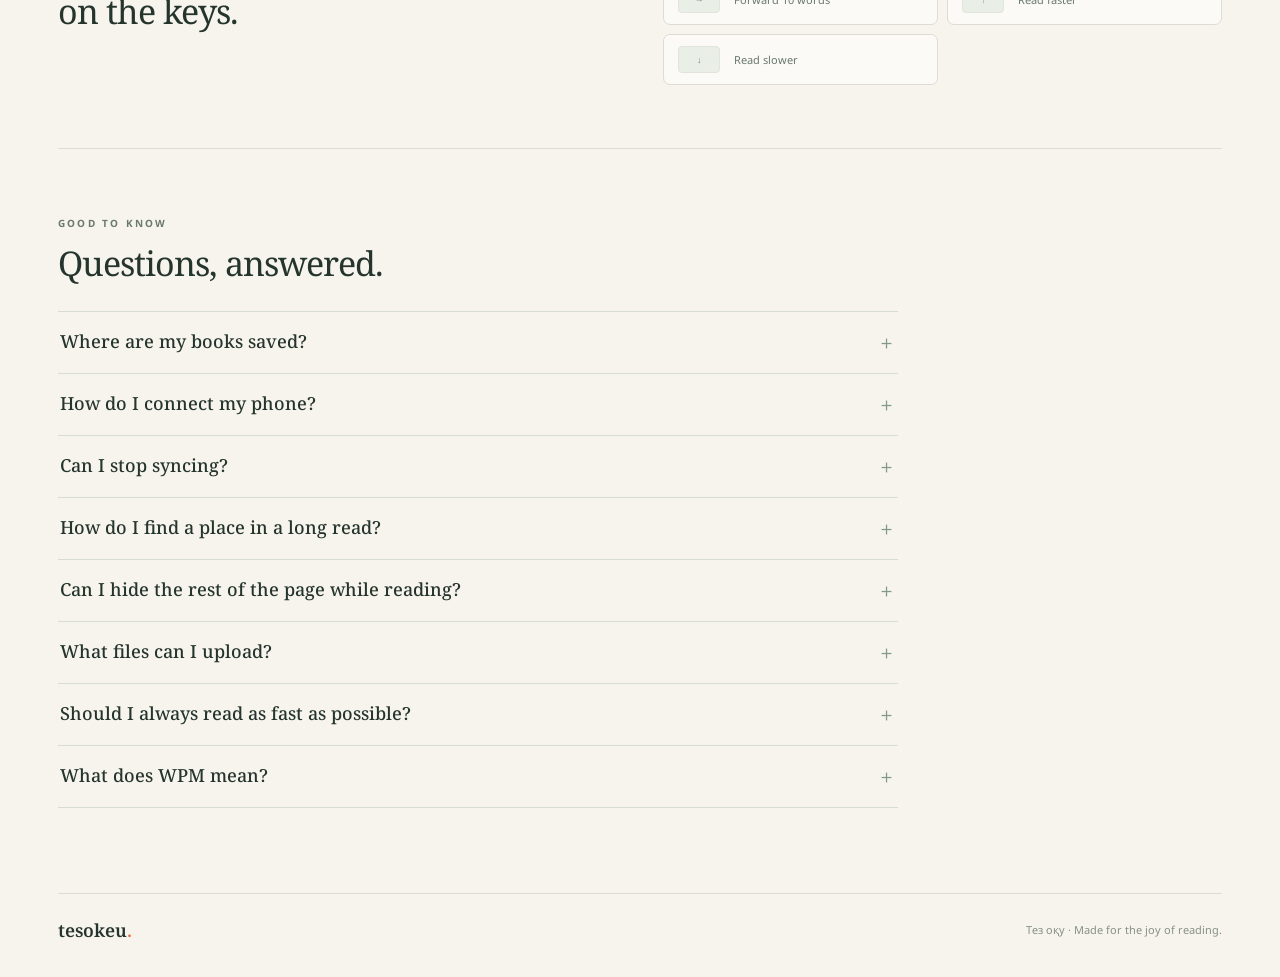
==== commit c0f611de: "Use Kazakh-compatible Noto fonts across the site" ====
--- a/guide.html
+++ b/guide.html
@@ -1,7 +1,7 @@
-<!doctype html><html lang="en"><head><meta charset="UTF-8"><meta name="viewport" content="width=device-width, initial-scale=1"><meta name="theme-color" content="#f6f4ed"><title>Guide — Tesokeu</title><meta name="description" content="Tesokeu, a focused way to read one word at a time."><link rel="preconnect" href="https://fonts.googleapis.com"><link rel="preconnect" href="https://fonts.gstatic.com" crossorigin><link href="https://fonts.googleapis.com/css2?family=DM+Sans:wght@400;500;600;700&family=Fraunces:opsz,wght,SOFT,WONK@9..144,400,20,1;9..144,500,20,1;9..144,600,20,1&display=swap" rel="stylesheet"><link rel="stylesheet" href="./styles.css"><link rel="stylesheet" href="./pages.css"></head><body data-page="guide"><div class="app-shell"><header class="site-header"><a class="brand" href="./index.html" aria-label="Tesokeu home"><span class="brand-mark"><span></span><span></span><span></span></span><span>tesokeu<span class="brand-dot">.</span></span></a><nav class="top-nav" aria-label="Main navigation"><a class="nav-link " href="./index.html">Reader</a><a class="nav-link " href="./library.html">Bookshelf</a><a class="nav-link " href="./insights.html">Insights</a><a class="nav-link active" href="./guide.html">Guide</a></nav><a class="header-add" href="./library.html#add"><span class="plus">＋</span> Add a read</a></header><main>
-<section class="page-hero guide-hero"><div><div class="eyebrow"><span class="eyebrow-line"></span> GET TO KNOW TESOKEU</div><h1>A more focused <em>way to read.</em></h1><p>“Тез оқу” means “read fast.” Tesokeu puts each word in the same place and lets you choose how quickly the next one appears.</p><a href="./index.html" class="primary-button hero-cta">Try the reader <span>→</span></a></div><div class="hero-symbol guide-symbol" aria-hidden="true"><span>o</span><span class="accent-letter">n</span><span>e.</span></div></section>
+<!doctype html><html lang="en"><head><meta charset="UTF-8"><meta name="viewport" content="width=device-width, initial-scale=1"><meta name="theme-color" content="#f6f4ed"><title>Guide — Tesokeu</title><meta name="description" content="Tesokeu, a focused way to read one word at a time."><link rel="preconnect" href="https://fonts.googleapis.com"><link rel="preconnect" href="https://fonts.gstatic.com" crossorigin><link href="https://fonts.googleapis.com/css2?family=Noto+Sans:wght@400;500;600;700&family=Noto+Serif:ital,wght@0,400;0,500;0,600;1,400;1,500&display=swap" rel="stylesheet"><link rel="stylesheet" href="./styles.css"><link rel="stylesheet" href="./pages.css"></head><body data-page="guide"><div class="app-shell"><header class="site-header"><a class="brand" href="./index.html" aria-label="Tesokeu home"><span class="brand-mark"><span></span><span></span><span></span></span><span>tesokeu<span class="brand-dot">.</span></span></a><nav class="top-nav" aria-label="Main navigation"><a class="nav-link " href="./reader.html">Reader</a><a class="nav-link " href="./library.html">Bookshelf</a><a class="nav-link " href="./insights.html">Insights</a><a class="nav-link active" href="./guide.html">Guide</a></nav><a class="header-add" href="./library.html#add"><span class="plus">＋</span> Add a read</a></header><main>
+<section class="page-hero guide-hero"><div><div class="eyebrow"><span class="eyebrow-line"></span> GET TO KNOW TESOKEU</div><h1>A more focused <em>way to read.</em></h1><p>“Тез оқу” means “read fast.” Tesokeu puts each word in the same place and lets you choose how quickly the next one appears.</p><a href="./reader.html" class="primary-button hero-cta">Try the reader <span>→</span></a></div><div class="hero-symbol guide-symbol" aria-hidden="true"><span>o</span><span class="accent-letter">n</span><span>e.</span></div></section>
 <section class="guide-section"><div class="guide-section-intro"><span class="section-kicker">HOW IT WORKS</span><h2>Three simple steps.</h2><p>Start with a sample or bring your own text. Tesokeu remembers your place while you experiment with a pace that works for you.</p></div><div class="guide-step-grid"><div class="guide-step"><span class="step-number">01</span><div class="step-icon">▤</div><h3>Choose a read</h3><p>Pick from the starter bookshelf, paste a passage, upload a PDF/EPUB/TXT file, or add an article link.</p></div><div class="guide-step"><span class="step-number">02</span><div class="step-icon">◉</div><h3>Find your focus</h3><p>Set your words per minute, word size, display theme, and punctuation pauses.</p></div><div class="guide-step"><span class="step-number">03</span><div class="step-icon">↗</div><h3>Keep going</h3><p>Pause or skip whenever you need to. Your position is saved automatically.</p></div></div></section>
 <section class="guide-split"><div><span class="section-kicker">THE READER</span><h2>Made to stay out of your way.</h2><p>The highlighted letter gives your eyes a consistent point to settle on. Each word appears around that point, so the text moves while your gaze stays still.</p><p>Open the nearby text view when you want context. Click any word in that view to jump to it.</p></div><div class="guide-demo" aria-hidden="true"><div class="demo-top"><span>● FOCUS MODE</span><span>300 WPM</span></div><div class="demo-word">rea<span>d</span>ing</div><div class="demo-line"></div><div class="demo-caption">One word. One place. Your pace.</div></div></section>
 <section class="shortcut-section"><div><span class="section-kicker">SHORTCUTS</span><h2>Keep your hands on the keys.</h2></div><div class="shortcut-grid"><div><kbd>SPACE</kbd><span>Play or pause</span></div><div><kbd>←</kbd><span>Back 10 words</span></div><div><kbd>→</kbd><span>Forward 10 words</span></div><div><kbd>↑</kbd><span>Read faster</span></div><div><kbd>↓</kbd><span>Read slower</span></div></div></section>
-<section class="faq-section"><span class="section-kicker">GOOD TO KNOW</span><h2>Questions, answered.</h2><div class="faq-list"><details><summary>Where are my books saved?</summary><p>Your imported texts, bookmarks, reading position, preferences, activity, and weekly goal are saved in this browser. If you connect devices, a copy is stored online so both browsers can sync. Download a backup from the Bookshelf page to keep your own copy.</p></details><details><summary>How do I connect my phone?</summary><p>On your laptop, open Bookshelf and choose “Make a device code.” On your phone, open the same site, go to Bookshelf, and enter the code. It works once and expires after 10 minutes. The phone's current bookshelf is replaced when you connect. Afterward, changes sync while the site is open on each device.</p></details><details><summary>Can I stop syncing?</summary><p>Use “Disconnect this browser” to keep its books here and stop syncing it. “Delete synced data” removes the online collection for all devices; copies already saved in each browser remain there.</p></details><details><summary>How do I find a place in a long read?</summary><p>Use the position slider beneath the reader to preview and jump through the text. Save a bookmark with the star button, then revisit it from the reader or Bookshelf.</p></details><details><summary>Can I hide the rest of the page while reading?</summary><p>Use the expand button beside the reading title to open focus view. Press Escape or use the close button to leave it.</p></details><details><summary>What files can I upload?</summary><p>Tesokeu accepts PDF and EPUB files up to 12 MB, plus TXT files up to 2 MB. You can also paste text or add a public article link.</p></details><details><summary>Should I always read as fast as possible?</summary><p>No. Choose a speed that lets you follow and enjoy the material. Slower settings may work better for unfamiliar or complex writing.</p></details><details><summary>What does WPM mean?</summary><p>WPM stands for words per minute. At 300 WPM, a word normally appears for about 200 milliseconds; punctuation pauses can make some words stay longer.</p></details></div></section>
+<section class="faq-section"><span class="section-kicker">GOOD TO KNOW</span><h2>Questions, answered.</h2><div class="faq-list"><details><summary>Where are my books saved?</summary><p>Your imported texts, bookmarks, reading position, preferences, activity, and weekly goal are saved in this browser. If you connect devices, a copy is stored online so both browsers can sync. Download a backup from the Bookshelf page to keep your own copy.</p></details><details><summary>How do I connect my phone?</summary><p>On your laptop, open Bookshelf and choose “Make a device code.” On your phone, open the same site, go to Bookshelf, and enter the code. It works once and expires after 10 minutes. The phone's current bookshelf is replaced when you connect. Afterward, changes sync while the site is open on each device.</p></details><details><summary>Can I stop syncing?</summary><p>Use “Disconnect this browser” to keep its books here and stop syncing it. “Delete synced data” removes the online collection for all devices; copies already saved in each browser remain there.</p></details><details><summary>How do I find a place in a long read?</summary><p>Use the position slider beneath the reader to preview and jump through the text, or enter an exact word number in “Go to word.” Save a bookmark with the star button, then revisit it from the reader or Bookshelf.</p></details><details><summary>Can I hide the rest of the page while reading?</summary><p>Use the expand button beside the reading title to open focus view. Press Escape or use the close button to leave it.</p></details><details><summary>What files can I upload?</summary><p>Tesokeu accepts PDF and EPUB files up to 12 MB, plus TXT files up to 2 MB. You can also paste text or add a public article link.</p></details><details><summary>Should I always read as fast as possible?</summary><p>No. Choose a speed that lets you follow and enjoy the material. Slower settings may work better for unfamiliar or complex writing.</p></details><details><summary>What does WPM mean?</summary><p>WPM stands for words per minute. At 300 WPM, a word normally appears for about 200 milliseconds; punctuation pauses can make some words stay longer.</p></details></div></section>
 </main><footer class="site-footer"><span>tesokeu<span class="brand-dot">.</span></span><span>Тез оқу · Made for the joy of reading.</span></footer></div><script src="./data.js"></script><script src="./import.js"></script><script src="./pages.js"></script><script src="./sync.js"></script></body></html>
--- a/styles.css
+++ b/styles.css
@@ -1,11 +1,11 @@
-:root{--paper:#f6f4ed;--ink:#25352d;--muted:#7c857d;--line:#dddcd2;--accent:#df7652;--dark:#202d28;--mint:#dbe7d5}*{box-sizing:border-box}html{scroll-behavior:smooth}body{margin:0;background:var(--paper);color:var(--ink);font-family:'DM Sans',sans-serif;font-size:14px}button,input,textarea{font:inherit}button{cursor:pointer}a{color:inherit;text-decoration:none}.app-shell{max-width:1440px;margin:auto;padding:0 58px}.site-header{height:94px;border-bottom:1px solid var(--line);display:flex;align-items:center;justify-content:space-between}.brand{font-family:'Fraunces',serif;font-size:26px;font-weight:600;letter-spacing:-1.5px;display:flex;align-items:center;gap:10px}.brand-dot{color:var(--accent)}.brand-mark{height:23px;width:25px;display:flex;align-items:center;justify-content:center;gap:3px}.brand-mark span{height:14px;width:4px;background:var(--ink);border-radius:3px}.brand-mark span:nth-child(2){height:23px;background:var(--accent)}.brand-mark span:nth-child(3){height:17px}.top-nav{display:flex;gap:37px;margin-left:65px}.nav-link{color:#788078;font-size:13px;font-weight:600;padding:37px 0 35px;border-bottom:2px solid transparent}.nav-link.active,.nav-link:hover{color:var(--ink);border-bottom-color:var(--accent)}.header-add{border:1px solid var(--ink);background:transparent;color:var(--ink);border-radius:7px;padding:11px 16px;font-weight:700;font-size:12px;display:flex;align-items:center;gap:7px}.header-add:hover,.icon-button:hover{background:var(--ink);color:white}.plus{font-size:20px;line-height:12px;font-weight:400}.intro{display:flex;justify-content:space-between;align-items:center;padding:57px 0 52px}.eyebrow,.section-kicker{font-size:10px;letter-spacing:2.2px;font-weight:700;color:#6b796f}.eyebrow{display:flex;align-items:center;gap:10px}.eyebrow-line{width:22px;height:1px;background:var(--accent)}h1,h2,p{margin:0}.intro h1{font-family:'Fraunces',serif;font-weight:400;font-size:clamp(42px,4.3vw,64px);line-height:1.1;letter-spacing:-2.7px;margin:18px 0 17px}.intro h1 em{font-weight:400;color:#a46650}.intro p{font-size:15px;color:#69756b;line-height:1.7}.intro-aside{display:flex;align-items:center;gap:22px;margin:17px 15px 0 20px;color:#809087;font-family:'Fraunces',serif;font-size:19px;font-style:italic;line-height:1.35}.asterisk{font-family:sans-serif;font-size:79px;font-style:normal;font-weight:200;color:#d5ded2;line-height:1}.workspace{display:grid;grid-template-columns:minmax(255px,315px) minmax(0,1fr);gap:22px;align-items:stretch}.bookshelf,.reader-section{border:1px solid var(--line);border-radius:11px;background:#fbfaf6}.bookshelf{padding:26px 21px 21px;display:flex;flex-direction:column;min-height:675px}.section-heading,.reader-heading{display:flex;justify-content:space-between;align-items:flex-start}.section-heading h2,.reader-heading h2{font-family:'Fraunces',serif;font-size:25px;font-weight:500;letter-spacing:-.7px;margin-top:9px}.count{font-family:'DM Sans',sans-serif;font-size:11px;font-weight:700;color:#668170;background:#e5eee2;padding:4px 7px;border-radius:6px;vertical-align:middle;margin-left:4px;letter-spacing:0}.icon-button{width:32px;height:32px;border:1px solid var(--line);background:transparent;border-radius:7px;color:var(--ink);font-size:23px;line-height:1}.shelf-subtitle{font-size:12px;color:#89918a;margin:10px 0 25px;line-height:1.5}.book-list{display:flex;flex-direction:column;gap:8px}.book-item{width:100%;background:transparent;border:1px solid transparent;border-radius:8px;text-align:left;padding:9px;display:flex;align-items:center;gap:12px;min-height:85px;color:var(--ink)}.book-item:hover{background:#f3f4ed}.book-item.active{background:#e9eee5;border-color:#dfe8db}.book-cover{width:48px;height:65px;flex:none;border-radius:3px 6px 6px 3px;box-shadow:2px 3px 6px #25352d17,inset 3px 0 0 #00000012;display:flex;align-items:center;justify-content:center;overflow:hidden;position:relative}.book-cover:after{content:'';position:absolute;inset:5px;border:1px solid #ffffff39}.book-cover span{color:#ffffffbd;font-family:'Fraunces',serif;font-size:31px;font-style:italic;position:relative;z-index:1}.book-meta{min-width:0;flex:1}.book-meta strong{display:block;font-family:'Fraunces',serif;font-size:15px;font-weight:500;line-height:1.2;white-space:nowrap;overflow:hidden;text-overflow:ellipsis}.book-meta small{display:block;color:#8b938b;font-size:11px;margin-top:6px;white-space:nowrap;overflow:hidden;text-overflow:ellipsis}.book-progress{width:100%;height:3px;background:#d9dfd6;margin-top:10px;border-radius:3px;overflow:hidden}.book-progress span{height:100%;display:block;background:#7eaa8b}.book-chevron{font-size:20px;color:#889c8a;margin-left:2px}.shelf-add{display:flex;align-items:center;gap:11px;width:100%;border:1px dashed #cdd8cb;background:#f7f9f4;border-radius:8px;padding:14px 12px;text-align:left;color:var(--ink);margin-top:17px}.shelf-add:hover{border-color:#88a48d;background:#eff5ec}.shelf-add-icon{width:34px;height:34px;border-radius:7px;background:#e4eee0;display:grid;place-items:center;font-size:22px;color:#557560}.shelf-add strong,.shelf-add small{display:block}.shelf-add strong{font-size:12px}.shelf-add small{color:#8a948a;font-size:10px;margin-top:3px}.shelf-arrow{margin-left:auto;font-size:16px;color:#819482}.shelf-footer{font-size:10px;color:#a1a9a0;margin-top:auto;padding:30px 2px 0;display:flex;align-items:center;gap:8px}.tiny-sparkle{font-size:15px;color:#a1b7a4}.reader-section{padding:29px 32px 24px;min-width:0;position:relative}.reader-heading{margin-bottom:26px}.reader-heading h2{font-size:27px;margin-top:8px}.reader-heading p{font-size:12px;color:#9aa199;margin-top:5px}.more-button{background:transparent;border:1px solid var(--line);border-radius:7px;width:33px;height:32px;font-size:23px;line-height:12px;color:#59645b}.more-button:hover{background:#f0f0e9}.options-menu{position:absolute;right:32px;top:62px;z-index:5;background:white;box-shadow:0 12px 35px #1f352421;border:1px solid var(--line);border-radius:8px;padding:5px;min-width:200px}.options-menu[hidden]{display:none}.options-menu button{display:block;width:100%;border:0;background:none;text-align:left;padding:10px 11px;color:var(--ink);font-size:12px;border-radius:5px}.options-menu button:hover{background:#f3f5ef}.options-menu #delete-option{color:#a05247}.reader-card{background:var(--dark);color:#fff;border-radius:9px;padding:20px 25px 0;min-height:317px;box-shadow:0 13px 24px #23322b1a;overflow:hidden}.reader-card-top,.reader-card-bottom{display:flex;justify-content:space-between;align-items:center;font-size:10px;letter-spacing:1.3px;color:#a2b1a8;font-weight:700}.reader-card-top>span:first-child{display:flex;gap:8px;align-items:center}.live-dot{display:inline-block;width:6px;height:6px;background:#a7ca9b;border-radius:50%}.word-stage{height:226px;display:flex;align-items:center;justify-content:center;position:relative;overflow:hidden}.display-word{font-family:'Fraunces',serif;font-size:clamp(40px,6vw,70px);font-weight:400;white-space:nowrap;letter-spacing:-1.7px;display:flex;align-items:baseline;max-width:100%;line-height:1.2}.word-before{width:220px;text-align:right;overflow:hidden}.focus-letter{color:#ed9a72;flex:none}.word-after{width:220px;text-align:left;overflow:hidden}.guide{position:absolute;left:50%;height:16px;width:1px;background:#8eaa96;opacity:.62;transform:translateX(-50%)}.guide.top{top:36px}.guide.bottom{bottom:29px}.reader-card-bottom{font-weight:500;letter-spacing:0;color:#b0bdb3;padding:0 0 18px}.progress-track{height:4px;background:#48594d;margin:0 -25px}.progress-fill{width:0;height:100%;background:#d78466;transition:width .12s linear}.control-panel{display:grid;grid-template-columns:245px 1fr;align-items:center;gap:25px;padding:26px 0 19px;border-bottom:1px solid var(--line)}.playback-controls{display:flex;align-items:center;justify-content:center;gap:20px}.transport-button{position:relative;border:0;background:none;color:#536559;width:38px;height:39px;padding:0}.transport-button svg{width:31px;height:31px}.transport-button span{position:absolute;font-size:9px;left:15px;top:13px;font-weight:700}.transport-button:hover{color:var(--accent)}.play-button{border:0;width:60px;height:60px;border-radius:50%;display:grid;place-items:center;background:#dcebdd;color:#294a36;box-shadow:0 4px 12px #3b774921}.play-button:hover{background:#c9e0cc}.play-button svg{width:25px;height:25px}.speed-control{padding:0 8px 0 12px}.speed-top{display:flex;justify-content:space-between;align-items:baseline;margin-bottom:11px}.speed-top label{font-size:12px;font-weight:700}.speed-top strong{font-size:24px;font-weight:700;letter-spacing:-.5px}.speed-top small{font-size:10px;color:#91a092;letter-spacing:1px}.slider-row{display:flex;align-items:center;gap:12px}.slider-row>span{font-size:10px;color:#a3aaa2}.slider-row input{flex:1;min-width:0;accent-color:#739f7d;cursor:pointer}.reader-tips{display:flex;gap:23px;align-items:center;justify-content:center;padding-top:21px;color:#9ca59c;font-size:10px}.reader-tips span{white-space:nowrap}kbd{display:inline-block;background:#f0f1e9;border:1px solid #e1e5d9;border-radius:4px;padding:3px 5px;font-family:inherit;font-size:9px;color:#768879;margin-right:4px}.how{display:grid;grid-template-columns:1fr 1.1fr;gap:30px 70px;border-top:1px solid var(--line);margin-top:83px;padding:51px 0 74px}.how h2{font-family:'Fraunces',serif;font-size:38px;font-weight:400;letter-spacing:-1.1px;margin-top:12px}.how>p{color:#79867c;font-size:14px;line-height:1.85;max-width:510px;padding-top:17px}.how-steps{grid-column:1/-1;display:grid;grid-template-columns:repeat(3,1fr);gap:30px;margin-top:12px}.how-steps>div{border-top:1px solid #cbd2c8;padding-top:16px}.how-steps span{font-family:'Fraunces',serif;color:#c67557;font-size:18px}.how-steps strong{display:block;font-size:13px;margin-top:17px}.how-steps p{color:#879188;font-size:12px;line-height:1.6;margin-top:8px}.site-footer{border-top:1px solid var(--line);padding:24px 0 35px;display:flex;justify-content:space-between;align-items:center;color:#879187;font-size:11px}.site-footer>span:first-child{font-family:'Fraunces',serif;font-size:18px;color:var(--ink);font-weight:600}.add-dialog{border:1px solid #e2e3d9;border-radius:12px;padding:0;width:min(520px,calc(100vw - 30px));max-height:min(90vh,850px);background:#fbfaf6;color:var(--ink);box-shadow:0 25px 80px #1a2a1c4d}.add-dialog::backdrop{background:#17251db5;backdrop-filter:blur(3px)}.add-dialog form{padding:27px 29px 29px;overflow:auto;max-height:90vh}.dialog-header{display:flex;align-items:flex-start;justify-content:space-between}.dialog-header h2{font-family:'Fraunces',serif;font-size:29px;font-weight:500;margin:9px 0 22px}.dialog-close{border:0;background:none;font-size:27px;color:#8c968d;line-height:1}.dialog-tabs{display:flex;border-bottom:1px solid var(--line);gap:25px;margin-bottom:22px}.dialog-tab{background:none;border:0;border-bottom:2px solid transparent;padding:0 0 12px;font-weight:700;font-size:12px;color:#95a095}.dialog-tab.active{color:var(--ink);border-color:var(--accent)}.add-dialog label:not(.drop-zone){display:block;font-size:11px;font-weight:700;margin:15px 0 7px}.add-dialog label span{font-weight:400;color:#9ba59b}.add-dialog input[type=text],.add-dialog textarea{border:1px solid #d7dbd2;background:white;border-radius:6px;width:100%;padding:11px 12px;color:var(--ink);outline:0;font-size:13px}.add-dialog input:focus,.add-dialog textarea:focus{border-color:#88aa8f;box-shadow:0 0 0 3px #dcebdd}.add-dialog textarea{resize:vertical;min-height:150px;line-height:1.6}.drop-zone{border:1px dashed #acbcad;border-radius:8px;min-height:185px;display:flex;flex-direction:column;align-items:center;justify-content:center;gap:7px;color:#7c8e7d;cursor:pointer;background:#f4f7f0}.drop-zone:hover{background:#edf4e9}.drop-zone strong{color:var(--ink);font-size:13px}.drop-zone span{font-size:11px}.upload-icon{font-size:35px!important;color:#7b9e7f!important}.drop-zone input{position:absolute;opacity:0;width:1px;height:1px}.selected-file{font-size:12px;color:#526c57;margin-top:10px}.form-error{color:#b55747;font-size:11px;min-height:17px;margin:10px 0}.submit-button{width:100%;background:var(--ink);border:0;border-radius:6px;color:white;padding:13px 15px;text-align:left;display:flex;justify-content:space-between;font-weight:700;font-size:12px}.submit-button:hover{background:#395543}.submit-button span{font-size:16px}@media(max-width:1050px){.app-shell{padding:0 30px}.intro-aside{display:none}.workspace{grid-template-columns:270px minmax(0,1fr)}.reader-section{padding:25px}.control-panel{grid-template-columns:190px 1fr;gap:10px}.reader-tips{gap:10px;flex-wrap:wrap}.book-meta strong{font-size:14px}}@media(max-width:760px){.app-shell{padding:0 18px}.site-header{height:72px}.top-nav{display:none}.header-add{padding:9px 11px}.intro{padding:43px 0 35px}.intro h1{font-size:43px;letter-spacing:-1.7px}.intro p{font-size:13px}.workspace{grid-template-columns:1fr}.reader-section{grid-row:1}.bookshelf{min-height:0}.shelf-footer{padding-top:25px}.how{margin-top:55px;grid-template-columns:1fr;gap:15px;padding:40px 0 55px}.how>p{padding:0}.how-steps{grid-template-columns:1fr;gap:20px;margin-top:15px}.how-steps strong{margin-top:8px}.site-footer{padding-bottom:24px}}@media(max-width:520px){.brand{font-size:22px}.reader-section{padding:20px 17px}.reader-heading h2{font-size:23px}.reader-card{min-height:272px;padding:17px 18px 0}.word-stage{height:190px}.display-word{font-size:43px}.word-before,.word-after{width:145px}.progress-track{margin:0 -18px}.guide.top{top:27px}.guide.bottom{bottom:20px}.control-panel{grid-template-columns:1fr;gap:14px;padding-top:20px}.playback-controls{gap:25px}.speed-control{padding:0 8px}.reader-tips{gap:7px 12px;padding-top:16px}.reader-tips span{font-size:9px}.intro h1{font-size:38px}.intro p{max-width:310px}}
+:root{--paper:#f6f4ed;--ink:#25352d;--muted:#7c857d;--line:#dddcd2;--accent:#df7652;--dark:#202d28;--mint:#dbe7d5}*{box-sizing:border-box}html{scroll-behavior:smooth}body{margin:0;background:var(--paper);color:var(--ink);font-family:'Noto Sans',Arial,sans-serif;font-size:14px}button,input,textarea{font:inherit}button{cursor:pointer}a{color:inherit;text-decoration:none}.app-shell{max-width:1440px;margin:auto;padding:0 58px}.site-header{height:94px;border-bottom:1px solid var(--line);display:flex;align-items:center;justify-content:space-between}.brand{font-family:'Noto Serif',Georgia,serif;font-size:26px;font-weight:600;letter-spacing:-1.5px;display:flex;align-items:center;gap:10px}.brand-dot{color:var(--accent)}.brand-mark{height:23px;width:25px;display:flex;align-items:center;justify-content:center;gap:3px}.brand-mark span{height:14px;width:4px;background:var(--ink);border-radius:3px}.brand-mark span:nth-child(2){height:23px;background:var(--accent)}.brand-mark span:nth-child(3){height:17px}.top-nav{display:flex;gap:37px;margin-left:65px}.nav-link{color:#788078;font-size:13px;font-weight:600;padding:37px 0 35px;border-bottom:2px solid transparent}.nav-link.active,.nav-link:hover{color:var(--ink);border-bottom-color:var(--accent)}.header-add{border:1px solid var(--ink);background:transparent;color:var(--ink);border-radius:7px;padding:11px 16px;font-weight:700;font-size:12px;display:flex;align-items:center;gap:7px}.header-add:hover,.icon-button:hover{background:var(--ink);color:white}.plus{font-size:20px;line-height:12px;font-weight:400}.intro{display:flex;justify-content:space-between;align-items:center;padding:57px 0 52px}.eyebrow,.section-kicker{font-size:10px;letter-spacing:2.2px;font-weight:700;color:#6b796f}.eyebrow{display:flex;align-items:center;gap:10px}.eyebrow-line{width:22px;height:1px;background:var(--accent)}h1,h2,p{margin:0}.intro h1{font-family:'Noto Serif',Georgia,serif;font-weight:400;font-size:clamp(42px,4.3vw,64px);line-height:1.1;letter-spacing:-2.7px;margin:18px 0 17px}.intro h1 em{font-weight:400;color:#a46650}.intro p{font-size:15px;color:#69756b;line-height:1.7}.intro-aside{display:flex;align-items:center;gap:22px;margin:17px 15px 0 20px;color:#809087;font-family:'Noto Serif',Georgia,serif;font-size:19px;font-style:italic;line-height:1.35}.asterisk{font-family:sans-serif;font-size:79px;font-style:normal;font-weight:200;color:#d5ded2;line-height:1}.workspace{display:grid;grid-template-columns:minmax(255px,315px) minmax(0,1fr);gap:22px;align-items:stretch}.bookshelf,.reader-section{border:1px solid var(--line);border-radius:11px;background:#fbfaf6}.bookshelf{padding:26px 21px 21px;display:flex;flex-direction:column;min-height:675px}.section-heading,.reader-heading{display:flex;justify-content:space-between;align-items:flex-start}.section-heading h2,.reader-heading h2{font-family:'Noto Serif',Georgia,serif;font-size:25px;font-weight:500;letter-spacing:-.7px;margin-top:9px}.count{font-family:'Noto Sans',Arial,sans-serif;font-size:11px;font-weight:700;color:#668170;background:#e5eee2;padding:4px 7px;border-radius:6px;vertical-align:middle;margin-left:4px;letter-spacing:0}.icon-button{width:32px;height:32px;border:1px solid var(--line);background:transparent;border-radius:7px;color:var(--ink);font-size:23px;line-height:1}.shelf-subtitle{font-size:12px;color:#89918a;margin:10px 0 25px;line-height:1.5}.book-list{display:flex;flex-direction:column;gap:8px}.book-item{width:100%;background:transparent;border:1px solid transparent;border-radius:8px;text-align:left;padding:9px;display:flex;align-items:center;gap:12px;min-height:85px;color:var(--ink)}.book-item:hover{background:#f3f4ed}.book-item.active{background:#e9eee5;border-color:#dfe8db}.book-cover{width:48px;height:65px;flex:none;border-radius:3px 6px 6px 3px;box-shadow:2px 3px 6px #25352d17,inset 3px 0 0 #00000012;display:flex;align-items:center;justify-content:center;overflow:hidden;position:relative}.book-cover:after{content:'';position:absolute;inset:5px;border:1px solid #ffffff39}.book-cover span{color:#ffffffbd;font-family:'Noto Serif',Georgia,serif;font-size:31px;font-style:italic;position:relative;z-index:1}.book-meta{min-width:0;flex:1}.book-meta strong{display:block;font-family:'Noto Serif',Georgia,serif;font-size:15px;font-weight:500;line-height:1.2;white-space:nowrap;overflow:hidden;text-overflow:ellipsis}.book-meta small{display:block;color:#8b938b;font-size:11px;margin-top:6px;white-space:nowrap;overflow:hidden;text-overflow:ellipsis}.book-progress{width:100%;height:3px;background:#d9dfd6;margin-top:10px;border-radius:3px;overflow:hidden}.book-progress span{height:100%;display:block;background:#7eaa8b}.book-chevron{font-size:20px;color:#889c8a;margin-left:2px}.shelf-add{display:flex;align-items:center;gap:11px;width:100%;border:1px dashed #cdd8cb;background:#f7f9f4;border-radius:8px;padding:14px 12px;text-align:left;color:var(--ink);margin-top:17px}.shelf-add:hover{border-color:#88a48d;background:#eff5ec}.shelf-add-icon{width:34px;height:34px;border-radius:7px;background:#e4eee0;display:grid;place-items:center;font-size:22px;color:#557560}.shelf-add strong,.shelf-add small{display:block}.shelf-add strong{font-size:12px}.shelf-add small{color:#8a948a;font-size:10px;margin-top:3px}.shelf-arrow{margin-left:auto;font-size:16px;color:#819482}.shelf-footer{font-size:10px;color:#a1a9a0;margin-top:auto;padding:30px 2px 0;display:flex;align-items:center;gap:8px}.tiny-sparkle{font-size:15px;color:#a1b7a4}.reader-section{padding:29px 32px 24px;min-width:0;position:relative}.reader-heading{margin-bottom:26px}.reader-heading h2{font-size:27px;margin-top:8px}.reader-heading p{font-size:12px;color:#9aa199;margin-top:5px}.more-button{background:transparent;border:1px solid var(--line);border-radius:7px;width:33px;height:32px;font-size:23px;line-height:12px;color:#59645b}.more-button:hover{background:#f0f0e9}.options-menu{position:absolute;right:32px;top:62px;z-index:5;background:white;box-shadow:0 12px 35px #1f352421;border:1px solid var(--line);border-radius:8px;padding:5px;min-width:200px}.options-menu[hidden]{display:none}.options-menu button{display:block;width:100%;border:0;background:none;text-align:left;padding:10px 11px;color:var(--ink);font-size:12px;border-radius:5px}.options-menu button:hover{background:#f3f5ef}.options-menu #delete-option{color:#a05247}.reader-card{background:var(--dark);color:#fff;border-radius:9px;padding:20px 25px 0;min-height:317px;box-shadow:0 13px 24px #23322b1a;overflow:hidden}.reader-card-top,.reader-card-bottom{display:flex;justify-content:space-between;align-items:center;font-size:10px;letter-spacing:1.3px;color:#a2b1a8;font-weight:700}.reader-card-top>span:first-child{display:flex;gap:8px;align-items:center}.live-dot{display:inline-block;width:6px;height:6px;background:#a7ca9b;border-radius:50%}.word-stage{height:226px;display:flex;align-items:center;justify-content:center;position:relative;overflow:hidden}.display-word{font-family:'Noto Sans',Arial,sans-serif;font-size:clamp(40px,6vw,70px);font-weight:400;white-space:nowrap;letter-spacing:0;display:flex;align-items:baseline;max-width:100%;line-height:1.2}.word-before{width:220px;text-align:right;overflow:hidden}.focus-letter{color:#ed9a72;flex:none}.word-after{width:220px;text-align:left;overflow:hidden}.guide{position:absolute;left:50%;height:16px;width:1px;background:#8eaa96;opacity:.62;transform:translateX(-50%)}.guide.top{top:36px}.guide.bottom{bottom:29px}.reader-card-bottom{font-weight:500;letter-spacing:0;color:#b0bdb3;padding:0 0 18px}.progress-track{height:4px;background:#48594d;margin:0 -25px}.progress-fill{width:0;height:100%;background:#d78466;transition:width .12s linear}.control-panel{display:grid;grid-template-columns:245px 1fr;align-items:center;gap:25px;padding:26px 0 19px;border-bottom:1px solid var(--line)}.playback-controls{display:flex;align-items:center;justify-content:center;gap:20px}.transport-button{position:relative;border:0;background:none;color:#536559;width:38px;height:39px;padding:0}.transport-button svg{width:31px;height:31px}.transport-button span{position:absolute;font-size:9px;left:15px;top:13px;font-weight:700}.transport-button:hover{color:var(--accent)}.play-button{border:0;width:60px;height:60px;border-radius:50%;display:grid;place-items:center;background:#dcebdd;color:#294a36;box-shadow:0 4px 12px #3b774921}.play-button:hover{background:#c9e0cc}.play-button svg{width:25px;height:25px}.speed-control{padding:0 8px 0 12px}.speed-top{display:flex;justify-content:space-between;align-items:baseline;margin-bottom:11px}.speed-top label{font-size:12px;font-weight:700}.speed-top strong{font-size:24px;font-weight:700;letter-spacing:-.5px}.speed-top small{font-size:10px;color:#91a092;letter-spacing:1px}.slider-row{display:flex;align-items:center;gap:12px}.slider-row>span{font-size:10px;color:#a3aaa2}.slider-row input{flex:1;min-width:0;accent-color:#739f7d;cursor:pointer}.reader-tips{display:flex;gap:23px;align-items:center;justify-content:center;padding-top:21px;color:#9ca59c;font-size:10px}.reader-tips span{white-space:nowrap}kbd{display:inline-block;background:#f0f1e9;border:1px solid #e1e5d9;border-radius:4px;padding:3px 5px;font-family:inherit;font-size:9px;color:#768879;margin-right:4px}.how{display:grid;grid-template-columns:1fr 1.1fr;gap:30px 70px;border-top:1px solid var(--line);margin-top:83px;padding:51px 0 74px}.how h2{font-family:'Noto Serif',Georgia,serif;font-size:38px;font-weight:400;letter-spacing:-1.1px;margin-top:12px}.how>p{color:#79867c;font-size:14px;line-height:1.85;max-width:510px;padding-top:17px}.how-steps{grid-column:1/-1;display:grid;grid-template-columns:repeat(3,1fr);gap:30px;margin-top:12px}.how-steps>div{border-top:1px solid #cbd2c8;padding-top:16px}.how-steps span{font-family:'Noto Serif',Georgia,serif;color:#c67557;font-size:18px}.how-steps strong{display:block;font-size:13px;margin-top:17px}.how-steps p{color:#879188;font-size:12px;line-height:1.6;margin-top:8px}.site-footer{border-top:1px solid var(--line);padding:24px 0 35px;display:flex;justify-content:space-between;align-items:center;color:#879187;font-size:11px}.site-footer>span:first-child{font-family:'Noto Serif',Georgia,serif;font-size:18px;color:var(--ink);font-weight:600}.add-dialog{border:1px solid #e2e3d9;border-radius:12px;padding:0;width:min(520px,calc(100vw - 30px));max-height:min(90vh,850px);background:#fbfaf6;color:var(--ink);box-shadow:0 25px 80px #1a2a1c4d}.add-dialog::backdrop{background:#17251db5;backdrop-filter:blur(3px)}.add-dialog form{padding:27px 29px 29px;overflow:auto;max-height:90vh}.dialog-header{display:flex;align-items:flex-start;justify-content:space-between}.dialog-header h2{font-family:'Noto Serif',Georgia,serif;font-size:29px;font-weight:500;margin:9px 0 22px}.dialog-close{border:0;background:none;font-size:27px;color:#8c968d;line-height:1}.dialog-tabs{display:flex;border-bottom:1px solid var(--line);gap:25px;margin-bottom:22px}.dialog-tab{background:none;border:0;border-bottom:2px solid transparent;padding:0 0 12px;font-weight:700;font-size:12px;color:#95a095}.dialog-tab.active{color:var(--ink);border-color:var(--accent)}.add-dialog label:not(.drop-zone){display:block;font-size:11px;font-weight:700;margin:15px 0 7px}.add-dialog label span{font-weight:400;color:#9ba59b}.add-dialog input[type=text],.add-dialog textarea{border:1px solid #d7dbd2;background:white;border-radius:6px;width:100%;padding:11px 12px;color:var(--ink);outline:0;font-size:13px}.add-dialog input:focus,.add-dialog textarea:focus{border-color:#88aa8f;box-shadow:0 0 0 3px #dcebdd}.add-dialog textarea{resize:vertical;min-height:150px;line-height:1.6}.drop-zone{border:1px dashed #acbcad;border-radius:8px;min-height:185px;display:flex;flex-direction:column;align-items:center;justify-content:center;gap:7px;color:#7c8e7d;cursor:pointer;background:#f4f7f0}.drop-zone:hover{background:#edf4e9}.drop-zone strong{color:var(--ink);font-size:13px}.drop-zone span{font-size:11px}.upload-icon{font-size:35px!important;color:#7b9e7f!important}.drop-zone input{position:absolute;opacity:0;width:1px;height:1px}.selected-file{font-size:12px;color:#526c57;margin-top:10px}.form-error{color:#b55747;font-size:11px;min-height:17px;margin:10px 0}.submit-button{width:100%;background:var(--ink);border:0;border-radius:6px;color:white;padding:13px 15px;text-align:left;display:flex;justify-content:space-between;font-weight:700;font-size:12px}.submit-button:hover{background:#395543}.submit-button span{font-size:16px}@media(max-width:1050px){.app-shell{padding:0 30px}.intro-aside{display:none}.workspace{grid-template-columns:270px minmax(0,1fr)}.reader-section{padding:25px}.control-panel{grid-template-columns:190px 1fr;gap:10px}.reader-tips{gap:10px;flex-wrap:wrap}.book-meta strong{font-size:14px}}@media(max-width:760px){.app-shell{padding:0 18px}.site-header{height:72px}.top-nav{display:none}.header-add{padding:9px 11px}.intro{padding:43px 0 35px}.intro h1{font-size:43px;letter-spacing:-1.7px}.intro p{font-size:13px}.workspace{grid-template-columns:1fr}.reader-section{grid-row:1}.bookshelf{min-height:0}.shelf-footer{padding-top:25px}.how{margin-top:55px;grid-template-columns:1fr;gap:15px;padding:40px 0 55px}.how>p{padding:0}.how-steps{grid-template-columns:1fr;gap:20px;margin-top:15px}.how-steps strong{margin-top:8px}.site-footer{padding-bottom:24px}}@media(max-width:520px){.brand{font-size:22px}.reader-section{padding:20px 17px}.reader-heading h2{font-size:23px}.reader-card{min-height:272px;padding:17px 18px 0}.word-stage{height:190px}.display-word{font-size:43px}.word-before,.word-after{width:145px}.progress-track{margin:0 -18px}.guide.top{top:27px}.guide.bottom{bottom:20px}.control-panel{grid-template-columns:1fr;gap:14px;padding-top:20px}.playback-controls{gap:25px}.speed-control{padding:0 8px}.reader-tips{gap:7px 12px;padding-top:16px}.reader-tips span{font-size:9px}.intro h1{font-size:38px}.intro p{max-width:310px}}
 
 button:focus-visible,a:focus-visible,input:focus-visible,textarea:focus-visible{outline:3px solid #dd9a72;outline-offset:3px}
 
 /* Expanded reader controls */
 .reader-advanced{padding:24px 0 0;border-bottom:1px solid var(--line)}
 .advanced-header{display:flex;align-items:end;justify-content:space-between;gap:12px;margin-bottom:17px}
-.advanced-header h3{font-family:'Fraunces',serif;font-size:21px;font-weight:500;margin:6px 0 0}
+.advanced-header h3{font-family:'Noto Serif',Georgia,serif;font-size:21px;font-weight:500;margin:6px 0 0}
 .text-button{border:0;background:none;padding:5px 0;color:#547b5e;font-size:11px;font-weight:700}
 .text-button:hover{text-decoration:underline}
 .preference-grid{display:grid;grid-template-columns:1fr 1fr 1.45fr;gap:13px;padding-bottom:22px}
@@ -16,7 +16,7 @@
 .segmented button.selected{background:#fff;color:var(--ink);box-shadow:0 1px 4px #14261a16}
 #size-buttons button:nth-child(1){font-size:10px}#size-buttons button:nth-child(2){font-size:13px}#size-buttons button:nth-child(3){font-size:17px}
 .toggle-preference{flex-direction:row;align-items:center;justify-content:space-between;gap:10px;padding-left:4px}.toggle-preference input{position:absolute;opacity:0;width:1px;height:1px}.switch{flex:none;width:34px;height:20px;background:#cbd1c7;border-radius:20px;position:relative;transition:background .2s}.switch:after{content:'';position:absolute;width:14px;height:14px;border-radius:50%;background:#fff;top:3px;left:3px;transition:transform .2s}.toggle-preference input:checked+.switch{background:#689675}.toggle-preference input:checked+.switch:after{transform:translateX(14px)}.toggle-preference input:focus-visible+.switch{outline:3px solid #dd9a72;outline-offset:3px}
-.context-panel{border-top:1px solid var(--line);padding:20px 2px 23px}.context-panel[hidden]{display:none}.context-head{display:flex;justify-content:space-between;gap:10px;align-items:center;margin-bottom:12px}.context-head strong{font-family:'Fraunces',serif;font-size:16px;font-weight:500}.context-head span{font-size:10px;color:#9da79c}.context-text{max-height:170px;overflow:auto;line-height:1.95}.context-word{border:0;background:none;padding:2px 1px;color:#6c786e;font-size:12px;line-height:1.8}.context-word:hover{color:var(--ink);text-decoration:underline}.context-word.current{background:#dce9d7;border-radius:3px;color:#284132}.context-ellipsis{color:#9da79c}
+.context-panel{border-top:1px solid var(--line);padding:20px 2px 23px}.context-panel[hidden]{display:none}.context-head{display:flex;justify-content:space-between;gap:10px;align-items:center;margin-bottom:12px}.context-head strong{font-family:'Noto Serif',Georgia,serif;font-size:16px;font-weight:500}.context-head span{font-size:10px;color:#9da79c}.context-text{max-height:170px;overflow:auto;line-height:1.95}.context-word{border:0;background:none;padding:2px 1px;color:#6c786e;font-size:12px;line-height:1.8}.context-word:hover{color:var(--ink);text-decoration:underline}.context-word.current{background:#dce9d7;border-radius:3px;color:#284132}.context-ellipsis{color:#9da79c}
 .reader-card.theme-light{background:#eeeee8;color:#26352d}.reader-card.theme-sepia{background:#e7d7b9;color:#44372b}.reader-card.theme-light .reader-card-top,.reader-card.theme-light .reader-card-bottom{color:#738176}.reader-card.theme-sepia .reader-card-top,.reader-card.theme-sepia .reader-card-bottom{color:#806f59}.reader-card.theme-light .progress-track{background:#d0d9cd}.reader-card.theme-sepia .progress-track{background:#c5b28f}.reader-card.theme-light .guide,.reader-card.theme-sepia .guide{background:#718c70}.reader-card.theme-light .focus-letter{color:#bb664d}.reader-card.theme-sepia .focus-letter{color:#a7523c}.reader-card.size-small .display-word{font-size:clamp(34px,4.5vw,53px)}.reader-card.size-large .display-word{font-size:clamp(48px,7vw,82px)}
 @media(max-width:1100px){.preference-grid{grid-template-columns:1fr 1fr}.toggle-preference{grid-column:1/-1}}
 @media(max-width:520px){.advanced-header{align-items:flex-start}.preference-grid{gap:12px}.segmented button{padding:6px 5px}.reader-card.size-small .display-word{font-size:33px}.reader-card.size-large .display-word{font-size:52px}}
@@ -32,4 +32,26 @@
 .read-navigation{display:grid;grid-template-columns:auto 1fr;align-items:center;gap:8px 16px;padding:20px 2px 0}.read-navigation label{font-size:11px;font-weight:700}.read-navigation input{width:100%;accent-color:#759d7d;cursor:pointer}.read-navigation input:disabled{opacity:.4;cursor:default}.read-navigation span{grid-column:2;font-size:10px;color:#89978b;white-space:nowrap;overflow:hidden;text-overflow:ellipsis}
 .bookmark-panel{padding:18px 2px 0}.bookmark-heading{display:flex;justify-content:space-between;align-items:center;font-size:11px}.bookmark-heading span{color:#96a095}.bookmark-list{display:flex;flex-direction:column;gap:5px;max-height:120px;overflow:auto;margin-top:10px}.bookmark-empty{font-size:10px;color:#a0aaa0}.bookmark-item{display:flex;align-items:center;gap:6px;background:#f0f3eb;border-radius:6px}.bookmark-item button{border:0;background:transparent;color:#4b6c54;font-size:11px;padding:8px;text-align:left}.bookmark-item button:first-child{flex:1;min-width:0;overflow:hidden;text-overflow:ellipsis;white-space:nowrap}.bookmark-item .bookmark-remove{font-size:18px;color:#a0695f;padding:2px 10px}
 body.focus-open{overflow:hidden}.reader-section:fullscreen,.reader-section.focus-overlay{background:#fbfaf6;border:0;border-radius:0;width:100vw;height:100dvh;max-height:100dvh;padding:clamp(18px,3vw,42px) max(18px,calc((100vw - 900px)/2));display:flex;flex-direction:column;overflow:auto}.reader-section.focus-overlay{position:fixed;inset:0;z-index:1000}.reader-section:fullscreen .reader-heading,.reader-section.focus-overlay .reader-heading{margin-bottom:16px}.reader-section:fullscreen .reader-card,.reader-section.focus-overlay .reader-card{flex:1;min-height:220px;display:flex;flex-direction:column}.reader-section:fullscreen .word-stage,.reader-section.focus-overlay .word-stage{flex:1;min-height:140px}.reader-section:fullscreen .reader-advanced,.reader-section.focus-overlay .reader-advanced,.reader-section:fullscreen .bookmark-panel,.reader-section.focus-overlay .bookmark-panel,.reader-section:fullscreen .reader-tips,.reader-section.focus-overlay .reader-tips{display:none}.reader-section:fullscreen .control-panel,.reader-section.focus-overlay .control-panel{padding:15px 0}.reader-section:fullscreen .read-navigation,.reader-section.focus-overlay .read-navigation{padding-top:12px}
+.reader-section:is(:fullscreen,.focus-overlay){--focus-bg:var(--dark);--focus-ink:#f3f5ef;--focus-muted:#b8c7bc;--focus-line:#53675a;--focus-control:#33473b;background:var(--focus-bg);color:var(--focus-ink)}
+.reader-section.theme-light:is(:fullscreen,.focus-overlay){--focus-bg:#eeeee8;--focus-ink:#26352d;--focus-muted:#596b5d;--focus-line:#b8c8b8;--focus-control:#f8f9f4}
+.reader-section.theme-sepia:is(:fullscreen,.focus-overlay){--focus-bg:#e7d7b9;--focus-ink:#44372b;--focus-muted:#665742;--focus-line:#b5a283;--focus-control:#f3e7cf}
+.reader-section:is(:fullscreen,.focus-overlay) .reader-card{box-shadow:none}
+.reader-section:is(:fullscreen,.focus-overlay) :is(.section-kicker,.reader-heading p,.read-navigation span,.slider-row>span,.speed-top small){color:var(--focus-muted)}
+.reader-section:is(:fullscreen,.focus-overlay) :is(.more-button,.transport-button){color:var(--focus-ink)}
+.reader-section:is(:fullscreen,.focus-overlay) .more-button{border-color:var(--focus-line)}
+.reader-section:is(:fullscreen,.focus-overlay) .more-button:hover{background:var(--focus-control)}
+.reader-section:is(:fullscreen,.focus-overlay) .control-panel{border-color:var(--focus-line)}
+.reader-section:is(:fullscreen,.focus-overlay) .word-jump input{background:var(--focus-control);border-color:var(--focus-line);color:var(--focus-ink)}
+.reader-section:is(:fullscreen,.focus-overlay) .word-jump button{background:var(--focus-control);border-color:var(--focus-line);color:var(--focus-ink)}
 @media(max-width:520px){.read-navigation{grid-template-columns:1fr;gap:8px}.read-navigation span{grid-column:1}.reader-heading-actions{gap:4px}.reader-heading-actions .more-button{width:29px;height:29px}.reader-section:fullscreen .reader-heading h2,.reader-section.focus-overlay .reader-heading h2{font-size:18px}.reader-section:fullscreen .reader-heading p,.reader-section.focus-overlay .reader-heading p{font-size:10px}}
+
+.word-jump{display:flex;align-items:center;gap:10px;margin:12px 2px 0;font-size:11px}.word-jump label{font-weight:700}.word-jump input{width:100px;min-width:0;padding:7px 9px;border:1px solid var(--line);border-radius:5px;background:var(--paper);color:var(--ink)}.word-jump button{padding:7px 12px;border:1px solid var(--line);border-radius:5px;background:#e9eee5;color:var(--ink);font-weight:700}.word-jump button:hover{background:#dbe7d5}.word-jump :disabled{opacity:.4;cursor:default}
+
+.reader-page .bookshelf{display:none}
+.reader-back{display:flex;align-items:center;max-width:1040px;margin:30px auto 16px;color:#59735f;font-size:12px;font-weight:700}
+.reader-back:hover{text-decoration:underline}
+.reader-page .workspace{display:block;max-width:1040px;margin:0 auto 62px}
+.reader-page .reader-section:not(:fullscreen):not(.focus-overlay){padding:34px 42px 30px}
+.reader-page .reader-section:not(:fullscreen):not(.focus-overlay) .reader-card{min-height:400px}
+.reader-page .reader-section:not(:fullscreen):not(.focus-overlay) .word-stage{height:306px}
+@media(max-width:760px){.reader-page .reader-section:not(:fullscreen):not(.focus-overlay){padding:24px 22px}.reader-page .reader-section:not(:fullscreen):not(.focus-overlay) .reader-card{min-height:320px}.reader-page .reader-section:not(:fullscreen):not(.focus-overlay) .word-stage{height:230px}}
--- a/pages.css
+++ b/pages.css
@@ -1,13 +1,13 @@
-.page-hero{min-height:277px;display:flex;align-items:center;justify-content:space-between;gap:30px;border-bottom:1px solid var(--line);padding:45px 6px 50px}.page-hero h1{font-family:'Fraunces',serif;font-size:clamp(43px,4.6vw,66px);font-weight:400;line-height:1.09;letter-spacing:-2.5px;margin:19px 0 17px}.page-hero h1 em{font-weight:400;color:#a46650}.page-hero p{font-size:14px;line-height:1.75;color:#768177;max-width:590px}.hero-symbol{font-family:'Fraunces',serif;font-size:130px;color:#d9e2d5;line-height:1;padding:0 45px}.library-stats{display:grid;grid-template-columns:repeat(3,1fr);border:1px solid var(--line);border-radius:10px;background:#fbfaf6;margin:34px 0 65px}.library-stats>div{padding:24px 31px;display:flex;flex-direction:column;gap:11px}.library-stats>div+div{border-left:1px solid var(--line)}.stat-label{font-size:10px;letter-spacing:1.8px;font-weight:700;color:#819083}.library-stats strong{font-family:'Fraunces',serif;font-size:31px;font-weight:500;line-height:1}.collection-section{min-height:440px}.collection-head{display:flex;align-items:end;justify-content:space-between;gap:20px;margin-bottom:22px}.collection-head h2,.card-header h2,.recent-section h2,.guide-section h2,.guide-split h2,.shortcut-section h2,.faq-section h2{font-family:'Fraunces',serif;font-size:34px;font-weight:400;letter-spacing:-1px;margin:9px 0 0}.primary-button{background:#263b2f;color:#fff;border:0;border-radius:7px;padding:12px 16px;display:inline-flex;align-items:center;justify-content:center;gap:15px;font-size:12px;font-weight:700;white-space:nowrap}.primary-button:hover{background:#43634c}.library-toolbar{display:flex;gap:13px;align-items:center;margin-bottom:24px}.search-field{flex:1;display:flex;align-items:center;gap:9px;border:1px solid var(--line);background:#fbfaf6;border-radius:7px;padding:0 12px;height:40px;min-width:150px}.search-field span{font-size:21px;color:#a1aca0;line-height:1}.search-field input{border:0;outline:0;background:transparent;width:100%;color:var(--ink);font-size:12px}.filter-group{display:flex;gap:3px;padding:3px;border:1px solid var(--line);background:#ebede6;border-radius:7px}.filter{border:0;background:transparent;color:#7b897d;border-radius:5px;padding:8px 12px;font-size:11px;font-weight:700}.filter.active{background:#fff;color:var(--ink);box-shadow:0 1px 5px #26372812}#book-sort{height:40px;border:1px solid var(--line);border-radius:7px;background:#fbfaf6;color:#5d6b60;padding:0 12px;font-size:11px;font-weight:700}.library-grid{display:grid;grid-template-columns:repeat(3,minmax(0,1fr));gap:19px}.library-card{background:#fbfaf6;border:1px solid var(--line);border-radius:10px;padding:20px;display:flex;flex-direction:column;min-height:280px;transition:transform .2s,box-shadow .2s}.library-card:hover{transform:translateY(-3px);box-shadow:0 12px 28px #21342713}.library-card-main{display:flex;gap:16px;align-items:flex-start}.library-cover{width:79px;height:106px;flex:none;border-radius:4px 8px 8px 4px;box-shadow:3px 5px 10px #243d291f,inset 4px 0 0 #00000018;position:relative;display:grid;place-items:center;color:#fff;font-family:'Fraunces',serif;font-size:50px;font-style:italic}.library-cover:after{content:'';position:absolute;inset:7px;border:1px solid #ffffff4a}.library-card-copy{min-width:0;padding-top:3px}.library-card .reading-state{font-size:9px;letter-spacing:1.2px;font-weight:700;color:#76937b}.library-card h3{font-family:'Fraunces',serif;font-size:21px;line-height:1.2;font-weight:500;margin:9px 0 7px;overflow-wrap:anywhere}.library-card .author{font-size:11px;color:#9aa49a;line-height:1.4}.library-card .excerpt{font-size:12px;color:#7a867c;line-height:1.65;margin:20px 0;display:-webkit-box;-webkit-line-clamp:2;-webkit-box-orient:vertical;overflow:hidden}.library-card-bottom{margin-top:auto}.library-card-progress{height:4px;border-radius:4px;background:#e1e6dd;overflow:hidden}.library-card-progress span{height:100%;display:block;background:#86a991}.library-card-meta{display:flex;justify-content:space-between;align-items:center;gap:7px;color:#95a195;font-size:10px;margin:9px 0 17px}.library-card-actions{display:flex;gap:8px}.read-link{flex:1;text-align:center;background:#e4ece1;color:#355841;border:0;border-radius:6px;padding:10px;font-size:11px;font-weight:700}.read-link:hover{background:#d5e6d1}.remove-book{width:36px;border:1px solid #e1e4dc;border-radius:6px;color:#9a7c76;background:transparent;font-size:17px}.remove-book:hover{background:#fbefeb;color:#aa5949}.library-empty{text-align:center;padding:60px 20px;border:1px dashed #cdd6c9;border-radius:10px}.library-empty[hidden]{display:none}.library-empty>span{font-size:40px;color:#bed0b9}.library-empty h3{font-family:'Fraunces',serif;font-size:24px;font-weight:400;margin:7px 0}.library-empty p{font-size:12px;color:#8d9a8e;margin-bottom:17px}.library-note{display:flex;align-items:center;gap:18px;background:#e7eee3;border-radius:10px;padding:26px 30px;margin:57px 0 80px}.library-note>span{font-size:30px;color:#6a9875}.library-note strong{font-family:'Fraunces',serif;font-size:19px;font-weight:500}.library-note p{font-size:11px;color:#819184;margin-top:5px}.library-note a{margin-left:auto;white-space:nowrap;font-size:11px;font-weight:700;color:#4a7455}
-.insights-symbol{font-size:125px;color:#d5dfd2}.insight-grid{display:grid;grid-template-columns:repeat(4,1fr);gap:16px;margin:36px 0 22px}.insight-card{min-height:194px;position:relative;overflow:hidden;background:#fbfaf6;border:1px solid var(--line);border-radius:10px;padding:24px}.insight-card strong{display:block;font-family:'Fraunces',serif;font-size:42px;font-weight:400;letter-spacing:-1px;margin:17px 0 9px}.insight-card p{font-size:11px;line-height:1.55;color:#9aa59a;max-width:170px}.insight-card.featured{background:#263a2e;color:#fff}.insight-card.featured .stat-label{color:#b4cbb5}.insight-card.featured p{color:#b2c4b4}.insight-decoration{position:absolute;right:-9px;bottom:-42px;font-size:137px;color:#ffffff0d}.insight-lower{display:grid;grid-template-columns:1.5fr 1fr;gap:18px}.activity-card,.journey-card{background:#fbfaf6;border:1px solid var(--line);border-radius:10px;padding:27px;min-height:303px}.card-header{display:flex;justify-content:space-between;align-items:end;gap:10px}.card-header h2{font-size:28px}.weekly-total{font-size:11px;color:#769079;font-weight:700}.activity-chart{height:160px;display:flex;align-items:end;justify-content:space-around;gap:15px;margin:22px 0 0;padding:0 9px;border-bottom:1px solid #dfe4db}.chart-day{flex:1;max-width:55px;display:flex;flex-direction:column;align-items:center;justify-content:end;gap:8px;height:100%}.chart-bar{width:100%;max-width:38px;min-height:4px;background:#d6e4d2;border-radius:5px 5px 0 0;transition:height .3s}.chart-day.today .chart-bar{background:#83a98b}.chart-day span{position:absolute;transform:translateY(20px);font-size:10px;color:#9aa69a}.card-footnote{color:#a7b0a6;font-size:10px;margin-top:29px}.journey-card{background:#e8eee3;padding:32px}.journey-card h2{font-family:'Fraunces',serif;font-size:32px;font-weight:400;line-height:1.1;margin:18px 0}.journey-card p{line-height:1.75;color:#728475;font-size:12px;margin-bottom:24px;max-width:260px}.recent-section{margin:62px 0 80px}.recent-reads{display:grid;grid-template-columns:repeat(3,1fr);gap:14px}.recent-read{display:flex;align-items:center;gap:12px;background:#fbfaf6;border:1px solid var(--line);border-radius:8px;padding:14px;color:var(--ink)}.recent-read:hover{background:#f0f5ed}.recent-cover{width:43px;height:57px;display:grid;place-items:center;flex:none;color:#fff;border-radius:3px 5px 5px 3px;font-family:'Fraunces',serif;font-size:25px}.recent-read strong{font-family:'Fraunces',serif;font-size:15px;font-weight:500;display:block}.recent-read small{font-size:10px;color:#95a095;display:block;margin-top:5px}
-.guide-hero{min-height:380px}.guide-hero p{max-width:540px}.guide-hero .hero-cta{margin-top:23px}.guide-symbol{display:flex;gap:0;font-size:100px;letter-spacing:-9px;color:#607c65}.guide-symbol .accent-letter{color:#db8b69}.guide-section{padding:79px 0}.guide-section-intro{max-width:600px}.guide-section-intro>p,.guide-split p{font-size:13px;color:#7e8b80;line-height:1.8;margin-top:15px}.guide-step-grid{display:grid;grid-template-columns:repeat(3,1fr);gap:17px;margin-top:33px}.guide-step{background:#fbfaf6;border:1px solid var(--line);border-radius:10px;padding:25px;min-height:244px}.step-number{font-family:'Fraunces',serif;font-size:17px;color:#bc765b}.step-icon{font-size:28px;color:#688b70;margin:21px 0}.guide-step h3{font-family:'Fraunces',serif;font-size:21px;font-weight:500;margin:0 0 9px}.guide-step p{font-size:11px;color:#8e9a8f;line-height:1.65}.guide-split{display:grid;grid-template-columns:1fr 1fr;gap:55px;align-items:center;border-top:1px solid var(--line);padding:72px 0}.guide-split>div:first-child{max-width:510px}.guide-demo{height:260px;background:#25352d;border-radius:10px;padding:20px 24px;color:#fff;box-shadow:0 14px 30px #1f33241d}.demo-top{display:flex;justify-content:space-between;color:#acbeaf;font-size:10px;letter-spacing:1px}.demo-word{text-align:center;font-family:'Fraunces',serif;font-size:62px;margin:47px 0 25px}.demo-word span{color:#e89570}.demo-line{height:3px;background:linear-gradient(90deg,#d98364 40%,#4e6654 40%)}.demo-caption{text-align:center;color:#a9baa9;font-size:10px;margin-top:15px}.shortcut-section{display:flex;justify-content:space-between;gap:35px;border-top:1px solid var(--line);padding:63px 0}.shortcut-section>div:first-child{max-width:280px}.shortcut-grid{display:grid;grid-template-columns:repeat(2,minmax(170px,1fr));gap:9px;min-width:48%}.shortcut-grid>div{display:flex;align-items:center;gap:14px;background:#fbfaf6;border:1px solid var(--line);border-radius:7px;padding:11px 14px;font-size:11px;color:#69796d}.shortcut-grid kbd{min-width:42px;text-align:center;margin:0;background:#e9eee6;padding:6px}.faq-section{border-top:1px solid var(--line);padding:63px 0 85px}.faq-list{max-width:840px;margin-top:25px}.faq-list details{border-top:1px solid #d6ddd3;padding:17px 2px}.faq-list details:last-child{border-bottom:1px solid #d6ddd3}.faq-list summary{cursor:pointer;font-family:'Fraunces',serif;font-size:18px;font-weight:500;list-style:none;display:flex;justify-content:space-between}.faq-list summary::-webkit-details-marker{display:none}.faq-list summary:after{content:'＋';font-family:'DM Sans',sans-serif;font-size:19px;color:#829985}.faq-list details[open] summary:after{content:'−'}.faq-list p{color:#7d8b7f;font-size:12px;line-height:1.75;max-width:700px;margin-top:12px}
+.page-hero{min-height:277px;display:flex;align-items:center;justify-content:space-between;gap:30px;border-bottom:1px solid var(--line);padding:45px 6px 50px}.page-hero h1{font-family:'Noto Serif',Georgia,serif;font-size:clamp(43px,4.6vw,66px);font-weight:400;line-height:1.09;letter-spacing:-2.5px;margin:19px 0 17px}.page-hero h1 em{font-weight:400;color:#a46650}.page-hero p{font-size:14px;line-height:1.75;color:#768177;max-width:590px}.hero-symbol{font-family:'Noto Serif',Georgia,serif;font-size:130px;color:#d9e2d5;line-height:1;padding:0 45px}.library-stats{display:grid;grid-template-columns:repeat(3,1fr);border:1px solid var(--line);border-radius:10px;background:#fbfaf6;margin:34px 0 65px}.library-stats>div{padding:24px 31px;display:flex;flex-direction:column;gap:11px}.library-stats>div+div{border-left:1px solid var(--line)}.stat-label{font-size:10px;letter-spacing:1.8px;font-weight:700;color:#819083}.library-stats strong{font-family:'Noto Serif',Georgia,serif;font-size:31px;font-weight:500;line-height:1}.collection-section{min-height:440px}.collection-head{display:flex;align-items:end;justify-content:space-between;gap:20px;margin-bottom:22px}.collection-head h2,.card-header h2,.recent-section h2,.guide-section h2,.guide-split h2,.shortcut-section h2,.faq-section h2{font-family:'Noto Serif',Georgia,serif;font-size:34px;font-weight:400;letter-spacing:-1px;margin:9px 0 0}.primary-button{background:#263b2f;color:#fff;border:0;border-radius:7px;padding:12px 16px;display:inline-flex;align-items:center;justify-content:center;gap:15px;font-size:12px;font-weight:700;white-space:nowrap}.primary-button:hover{background:#43634c}.library-toolbar{display:flex;gap:13px;align-items:center;margin-bottom:24px}.search-field{flex:1;display:flex;align-items:center;gap:9px;border:1px solid var(--line);background:#fbfaf6;border-radius:7px;padding:0 12px;height:40px;min-width:150px}.search-field span{font-size:21px;color:#a1aca0;line-height:1}.search-field input{border:0;outline:0;background:transparent;width:100%;color:var(--ink);font-size:12px}.filter-group{display:flex;gap:3px;padding:3px;border:1px solid var(--line);background:#ebede6;border-radius:7px}.filter{border:0;background:transparent;color:#7b897d;border-radius:5px;padding:8px 12px;font-size:11px;font-weight:700}.filter.active{background:#fff;color:var(--ink);box-shadow:0 1px 5px #26372812}#book-sort{height:40px;border:1px solid var(--line);border-radius:7px;background:#fbfaf6;color:#5d6b60;padding:0 12px;font-size:11px;font-weight:700}.library-grid{display:grid;grid-template-columns:repeat(3,minmax(0,1fr));gap:19px}.library-card{background:#fbfaf6;border:1px solid var(--line);border-radius:10px;padding:20px;display:flex;flex-direction:column;min-height:280px;transition:transform .2s,box-shadow .2s}.library-card:hover{transform:translateY(-3px);box-shadow:0 12px 28px #21342713}.library-card-main{display:flex;gap:16px;align-items:flex-start}.library-cover{width:79px;height:106px;flex:none;border-radius:4px 8px 8px 4px;box-shadow:3px 5px 10px #243d291f,inset 4px 0 0 #00000018;position:relative;display:grid;place-items:center;color:#fff;font-family:'Noto Serif',Georgia,serif;font-size:50px;font-style:italic}.library-cover:after{content:'';position:absolute;inset:7px;border:1px solid #ffffff4a}.library-card-copy{min-width:0;padding-top:3px}.library-card .reading-state{font-size:9px;letter-spacing:1.2px;font-weight:700;color:#76937b}.library-card h3{font-family:'Noto Serif',Georgia,serif;font-size:21px;line-height:1.2;font-weight:500;margin:9px 0 7px;overflow-wrap:anywhere}.library-card .author{font-size:11px;color:#9aa49a;line-height:1.4}.library-card .excerpt{font-size:12px;color:#7a867c;line-height:1.65;margin:20px 0;display:-webkit-box;-webkit-line-clamp:2;-webkit-box-orient:vertical;overflow:hidden}.library-card-bottom{margin-top:auto}.library-card-progress{height:4px;border-radius:4px;background:#e1e6dd;overflow:hidden}.library-card-progress span{height:100%;display:block;background:#86a991}.library-card-meta{display:flex;justify-content:space-between;align-items:center;gap:7px;color:#95a195;font-size:10px;margin:9px 0 17px}.library-card-actions{display:flex;gap:8px}.read-link{flex:1;text-align:center;background:#e4ece1;color:#355841;border:0;border-radius:6px;padding:10px;font-size:11px;font-weight:700}.read-link:hover{background:#d5e6d1}.remove-book{width:36px;border:1px solid #e1e4dc;border-radius:6px;color:#9a7c76;background:transparent;font-size:17px}.remove-book:hover{background:#fbefeb;color:#aa5949}.library-empty{text-align:center;padding:60px 20px;border:1px dashed #cdd6c9;border-radius:10px}.library-empty[hidden]{display:none}.library-empty>span{font-size:40px;color:#bed0b9}.library-empty h3{font-family:'Noto Serif',Georgia,serif;font-size:24px;font-weight:400;margin:7px 0}.library-empty p{font-size:12px;color:#8d9a8e;margin-bottom:17px}.library-note{display:flex;align-items:center;gap:18px;background:#e7eee3;border-radius:10px;padding:26px 30px;margin:57px 0 80px}.library-note>span{font-size:30px;color:#6a9875}.library-note strong{font-family:'Noto Serif',Georgia,serif;font-size:19px;font-weight:500}.library-note p{font-size:11px;color:#819184;margin-top:5px}.library-note a{margin-left:auto;white-space:nowrap;font-size:11px;font-weight:700;color:#4a7455}
+.insights-symbol{font-size:125px;color:#d5dfd2}.insight-grid{display:grid;grid-template-columns:repeat(4,1fr);gap:16px;margin:36px 0 22px}.insight-card{min-height:194px;position:relative;overflow:hidden;background:#fbfaf6;border:1px solid var(--line);border-radius:10px;padding:24px}.insight-card strong{display:block;font-family:'Noto Serif',Georgia,serif;font-size:42px;font-weight:400;letter-spacing:-1px;margin:17px 0 9px}.insight-card p{font-size:11px;line-height:1.55;color:#9aa59a;max-width:170px}.insight-card.featured{background:#263a2e;color:#fff}.insight-card.featured .stat-label{color:#b4cbb5}.insight-card.featured p{color:#b2c4b4}.insight-decoration{position:absolute;right:-9px;bottom:-42px;font-size:137px;color:#ffffff0d}.insight-lower{display:grid;grid-template-columns:1.5fr 1fr;gap:18px}.activity-card,.journey-card{background:#fbfaf6;border:1px solid var(--line);border-radius:10px;padding:27px;min-height:303px}.card-header{display:flex;justify-content:space-between;align-items:end;gap:10px}.card-header h2{font-size:28px}.weekly-total{font-size:11px;color:#769079;font-weight:700}.activity-chart{height:160px;display:flex;align-items:end;justify-content:space-around;gap:15px;margin:22px 0 0;padding:0 9px;border-bottom:1px solid #dfe4db}.chart-day{flex:1;max-width:55px;display:flex;flex-direction:column;align-items:center;justify-content:end;gap:8px;height:100%}.chart-bar{width:100%;max-width:38px;min-height:4px;background:#d6e4d2;border-radius:5px 5px 0 0;transition:height .3s}.chart-day.today .chart-bar{background:#83a98b}.chart-day span{position:absolute;transform:translateY(20px);font-size:10px;color:#9aa69a}.card-footnote{color:#a7b0a6;font-size:10px;margin-top:29px}.journey-card{background:#e8eee3;padding:32px}.journey-card h2{font-family:'Noto Serif',Georgia,serif;font-size:32px;font-weight:400;line-height:1.1;margin:18px 0}.journey-card p{line-height:1.75;color:#728475;font-size:12px;margin-bottom:24px;max-width:260px}.recent-section{margin:62px 0 80px}.recent-reads{display:grid;grid-template-columns:repeat(3,1fr);gap:14px}.recent-read{display:flex;align-items:center;gap:12px;background:#fbfaf6;border:1px solid var(--line);border-radius:8px;padding:14px;color:var(--ink)}.recent-read:hover{background:#f0f5ed}.recent-cover{width:43px;height:57px;display:grid;place-items:center;flex:none;color:#fff;border-radius:3px 5px 5px 3px;font-family:'Noto Serif',Georgia,serif;font-size:25px}.recent-read strong{font-family:'Noto Serif',Georgia,serif;font-size:15px;font-weight:500;display:block}.recent-read small{font-size:10px;color:#95a095;display:block;margin-top:5px}
+.guide-hero{min-height:380px}.guide-hero p{max-width:540px}.guide-hero .hero-cta{margin-top:23px}.guide-symbol{display:flex;gap:0;font-size:100px;letter-spacing:-9px;color:#607c65}.guide-symbol .accent-letter{color:#db8b69}.guide-section{padding:79px 0}.guide-section-intro{max-width:600px}.guide-section-intro>p,.guide-split p{font-size:13px;color:#7e8b80;line-height:1.8;margin-top:15px}.guide-step-grid{display:grid;grid-template-columns:repeat(3,1fr);gap:17px;margin-top:33px}.guide-step{background:#fbfaf6;border:1px solid var(--line);border-radius:10px;padding:25px;min-height:244px}.step-number{font-family:'Noto Serif',Georgia,serif;font-size:17px;color:#bc765b}.step-icon{font-size:28px;color:#688b70;margin:21px 0}.guide-step h3{font-family:'Noto Serif',Georgia,serif;font-size:21px;font-weight:500;margin:0 0 9px}.guide-step p{font-size:11px;color:#8e9a8f;line-height:1.65}.guide-split{display:grid;grid-template-columns:1fr 1fr;gap:55px;align-items:center;border-top:1px solid var(--line);padding:72px 0}.guide-split>div:first-child{max-width:510px}.guide-demo{height:260px;background:#25352d;border-radius:10px;padding:20px 24px;color:#fff;box-shadow:0 14px 30px #1f33241d}.demo-top{display:flex;justify-content:space-between;color:#acbeaf;font-size:10px;letter-spacing:1px}.demo-word{text-align:center;font-family:'Noto Serif',Georgia,serif;font-size:62px;margin:47px 0 25px}.demo-word span{color:#e89570}.demo-line{height:3px;background:linear-gradient(90deg,#d98364 40%,#4e6654 40%)}.demo-caption{text-align:center;color:#a9baa9;font-size:10px;margin-top:15px}.shortcut-section{display:flex;justify-content:space-between;gap:35px;border-top:1px solid var(--line);padding:63px 0}.shortcut-section>div:first-child{max-width:280px}.shortcut-grid{display:grid;grid-template-columns:repeat(2,minmax(170px,1fr));gap:9px;min-width:48%}.shortcut-grid>div{display:flex;align-items:center;gap:14px;background:#fbfaf6;border:1px solid var(--line);border-radius:7px;padding:11px 14px;font-size:11px;color:#69796d}.shortcut-grid kbd{min-width:42px;text-align:center;margin:0;background:#e9eee6;padding:6px}.faq-section{border-top:1px solid var(--line);padding:63px 0 85px}.faq-list{max-width:840px;margin-top:25px}.faq-list details{border-top:1px solid #d6ddd3;padding:17px 2px}.faq-list details:last-child{border-bottom:1px solid #d6ddd3}.faq-list summary{cursor:pointer;font-family:'Noto Serif',Georgia,serif;font-size:18px;font-weight:500;list-style:none;display:flex;justify-content:space-between}.faq-list summary::-webkit-details-marker{display:none}.faq-list summary:after{content:'＋';font-family:'Noto Sans',Arial,sans-serif;font-size:19px;color:#829985}.faq-list details[open] summary:after{content:'−'}.faq-list p{color:#7d8b7f;font-size:12px;line-height:1.75;max-width:700px;margin-top:12px}
 @media(max-width:1100px){.library-grid{grid-template-columns:repeat(2,minmax(0,1fr))}.insight-grid{grid-template-columns:repeat(2,1fr)}.hero-symbol{padding:0 15px}}
 @media(max-width:760px){.page-hero{min-height:0;padding:42px 0}.page-hero h1{font-size:43px}.hero-symbol{display:none}.library-stats{margin:26px 0 48px}.library-stats>div{padding:18px}.library-grid{grid-template-columns:1fr 1fr;gap:12px}.library-card{padding:15px}.library-card-main{gap:11px}.library-cover{width:57px;height:80px;font-size:36px}.library-card h3{font-size:18px}.library-toolbar{flex-wrap:wrap}.search-field{flex-basis:100%}.library-note{margin:40px 0 55px}.insight-lower{grid-template-columns:1fr}.recent-reads{grid-template-columns:1fr 1fr}.guide-step-grid{grid-template-columns:1fr}.guide-step{min-height:0}.guide-split{grid-template-columns:1fr;gap:25px}.shortcut-section{flex-direction:column}.shortcut-grid{min-width:0}}
 @media(max-width:520px){.page-hero h1{font-size:38px;letter-spacing:-1.6px}.library-stats strong{font-size:25px}.library-stats>div{padding:15px 11px}.stat-label{font-size:8px}.collection-head h2{font-size:28px}.library-grid{grid-template-columns:1fr}.library-toolbar{gap:8px}.filter-group{order:3;width:100%;justify-content:space-around}.filter{flex:1}.library-note{flex-wrap:wrap;padding:21px}.library-note a{margin-left:0}.insight-grid{gap:9px}.insight-card{padding:18px;min-height:170px}.insight-card strong{font-size:32px}.insight-card p{font-size:10px}.activity-card,.journey-card{padding:20px}.recent-reads{grid-template-columns:1fr}.shortcut-grid{grid-template-columns:1fr}.guide-section{padding:55px 0}.guide-split,.shortcut-section,.faq-section{padding:50px 0}.guide-demo{height:240px}}
 .chart-day{position:relative}.empty-copy{font-size:12px;color:#849284}
 .source-link{display:inline-block;margin-top:12px;color:#64866b;font-size:10px;font-weight:700}.source-link:hover{text-decoration:underline}
-.backup-section,.goal-section{background:#fbfaf6;border:1px solid var(--line);border-radius:10px;padding:28px 30px;margin:0 0 78px;display:grid;grid-template-columns:1fr auto;gap:15px 30px;align-items:center}.backup-section h2,.goal-section h2{font-family:'Fraunces',serif;font-size:27px;font-weight:400;margin:9px 0}.backup-section p,.goal-section p{font-size:11px;line-height:1.6;color:#829083;max-width:570px}.backup-actions{display:flex;align-items:center;gap:10px;flex-wrap:wrap}.backup-restore{border:1px solid #b8c7b7;border-radius:7px;color:#385b42;padding:11px 15px;font-size:12px;font-weight:700;cursor:pointer;white-space:nowrap}.backup-restore:hover{background:#edf3e9}.backup-restore input{position:absolute;opacity:0;width:1px;height:1px}.backup-restore:focus-within{outline:3px solid #dd9a72}.backup-section .backup-status{grid-column:1/-1;color:#52775d;min-height:18px}.goal-section{margin:20px 0 60px}.goal-controls{display:flex;align-items:center;gap:10px;flex-wrap:wrap}.goal-controls label{font-size:11px;font-weight:700}.goal-controls input{width:115px;padding:10px;border:1px solid var(--line);border-radius:6px;background:#fff;color:var(--ink)}.goal-progress{grid-column:1/-1}.goal-track{height:9px;border-radius:9px;background:#e5ebdf;overflow:hidden;margin:5px 0 10px}.goal-track span{height:100%;display:block;width:0;background:#83a98b;transition:width .25s}.goal-section .goal-progress p{color:#53745b}
+.backup-section,.goal-section{background:#fbfaf6;border:1px solid var(--line);border-radius:10px;padding:28px 30px;margin:0 0 78px;display:grid;grid-template-columns:1fr auto;gap:15px 30px;align-items:center}.backup-section h2,.goal-section h2{font-family:'Noto Serif',Georgia,serif;font-size:27px;font-weight:400;margin:9px 0}.backup-section p,.goal-section p{font-size:11px;line-height:1.6;color:#829083;max-width:570px}.backup-actions{display:flex;align-items:center;gap:10px;flex-wrap:wrap}.backup-restore{border:1px solid #b8c7b7;border-radius:7px;color:#385b42;padding:11px 15px;font-size:12px;font-weight:700;cursor:pointer;white-space:nowrap}.backup-restore:hover{background:#edf3e9}.backup-restore input{position:absolute;opacity:0;width:1px;height:1px}.backup-restore:focus-within{outline:3px solid #dd9a72}.backup-section .backup-status{grid-column:1/-1;color:#52775d;min-height:18px}.goal-section{margin:20px 0 60px}.goal-controls{display:flex;align-items:center;gap:10px;flex-wrap:wrap}.goal-controls label{font-size:11px;font-weight:700}.goal-controls input{width:115px;padding:10px;border:1px solid var(--line);border-radius:6px;background:#fff;color:var(--ink)}.goal-progress{grid-column:1/-1}.goal-track{height:9px;border-radius:9px;background:#e5ebdf;overflow:hidden;margin:5px 0 10px}.goal-track span{height:100%;display:block;width:0;background:#83a98b;transition:width .25s}.goal-section .goal-progress p{color:#53745b}
 @media(max-width:760px){.backup-section,.goal-section{grid-template-columns:1fr;padding:22px}.backup-section .backup-status,.goal-progress{grid-column:1}}
 .library-bookmarks{border-top:1px solid var(--line);margin-top:15px;padding-top:12px;display:flex;flex-direction:column;gap:7px}.library-bookmarks strong{font-size:10px;color:#7d907f}.library-bookmarks a{font-size:10px;color:#52765b;overflow:hidden;text-overflow:ellipsis;white-space:nowrap}.library-bookmarks a:hover{text-decoration:underline}
-.sync-section{display:grid;grid-template-columns:1fr 1fr;gap:15px 35px;background:#e8eee3;border:1px solid #d9e4d6;border-radius:10px;padding:30px;margin:-48px 0 75px}.sync-section h2{font-family:'Fraunces',serif;font-size:28px;font-weight:400;margin:9px 0}.sync-section p{font-size:11px;line-height:1.65;color:#728475;max-width:530px}.sync-actions{display:flex;flex-direction:column;align-items:flex-start;gap:15px}.sync-join{display:flex;flex-wrap:wrap;align-items:center;gap:8px}.sync-join label{width:100%;font-size:11px;font-weight:700}.sync-join input{width:160px;border:1px solid #bacbb8;border-radius:6px;background:#fff;padding:10px;color:var(--ink);font-size:12px;letter-spacing:1px;text-transform:uppercase}.sync-join button,.sync-code-box button,.sync-manage button{border:1px solid #b6c8b5;border-radius:6px;background:#f9fbf6;color:#3e6046;padding:10px 12px;font-size:11px;font-weight:700}.sync-join button:hover,.sync-code-box button:hover,.sync-manage button:hover{background:#dce8d8}.sync-code-box{display:flex;align-items:center;gap:12px;flex-wrap:wrap;background:#fbfaf6;border:1px solid #cbd9c8;border-radius:8px;padding:13px}.sync-code-box span{width:100%;color:#708473;font-size:10px}.sync-code-box strong{font-size:19px;letter-spacing:2px;color:#294b33;user-select:all}.sync-manage{display:flex;gap:9px;flex-wrap:wrap}.sync-manage #sync-delete{color:#9a5146}.sync-section .sync-status{grid-column:1/-1;max-width:none;color:#456c4e;min-height:18px}.sync-section [hidden]{display:none}
+.sync-section{display:grid;grid-template-columns:1fr 1fr;gap:15px 35px;background:#e8eee3;border:1px solid #d9e4d6;border-radius:10px;padding:30px;margin:-48px 0 75px}.sync-section h2{font-family:'Noto Serif',Georgia,serif;font-size:28px;font-weight:400;margin:9px 0}.sync-section p{font-size:11px;line-height:1.65;color:#728475;max-width:530px}.sync-actions{display:flex;flex-direction:column;align-items:flex-start;gap:15px}.sync-join{display:flex;flex-wrap:wrap;align-items:center;gap:8px}.sync-join label{width:100%;font-size:11px;font-weight:700}.sync-join input{width:160px;border:1px solid #bacbb8;border-radius:6px;background:#fff;padding:10px;color:var(--ink);font-size:12px;letter-spacing:1px;text-transform:uppercase}.sync-join button,.sync-code-box button,.sync-manage button{border:1px solid #b6c8b5;border-radius:6px;background:#f9fbf6;color:#3e6046;padding:10px 12px;font-size:11px;font-weight:700}.sync-join button:hover,.sync-code-box button:hover,.sync-manage button:hover{background:#dce8d8}.sync-code-box{display:flex;align-items:center;gap:12px;flex-wrap:wrap;background:#fbfaf6;border:1px solid #cbd9c8;border-radius:8px;padding:13px}.sync-code-box span{width:100%;color:#708473;font-size:10px}.sync-code-box strong{font-size:19px;letter-spacing:2px;color:#294b33;user-select:all}.sync-manage{display:flex;gap:9px;flex-wrap:wrap}.sync-manage #sync-delete{color:#9a5146}.sync-section .sync-status{grid-column:1/-1;max-width:none;color:#456c4e;min-height:18px}.sync-section [hidden]{display:none}
 @media(max-width:760px){.sync-section{grid-template-columns:1fr;margin:-45px 0 55px;padding:22px}.sync-section .sync-status{grid-column:1}}
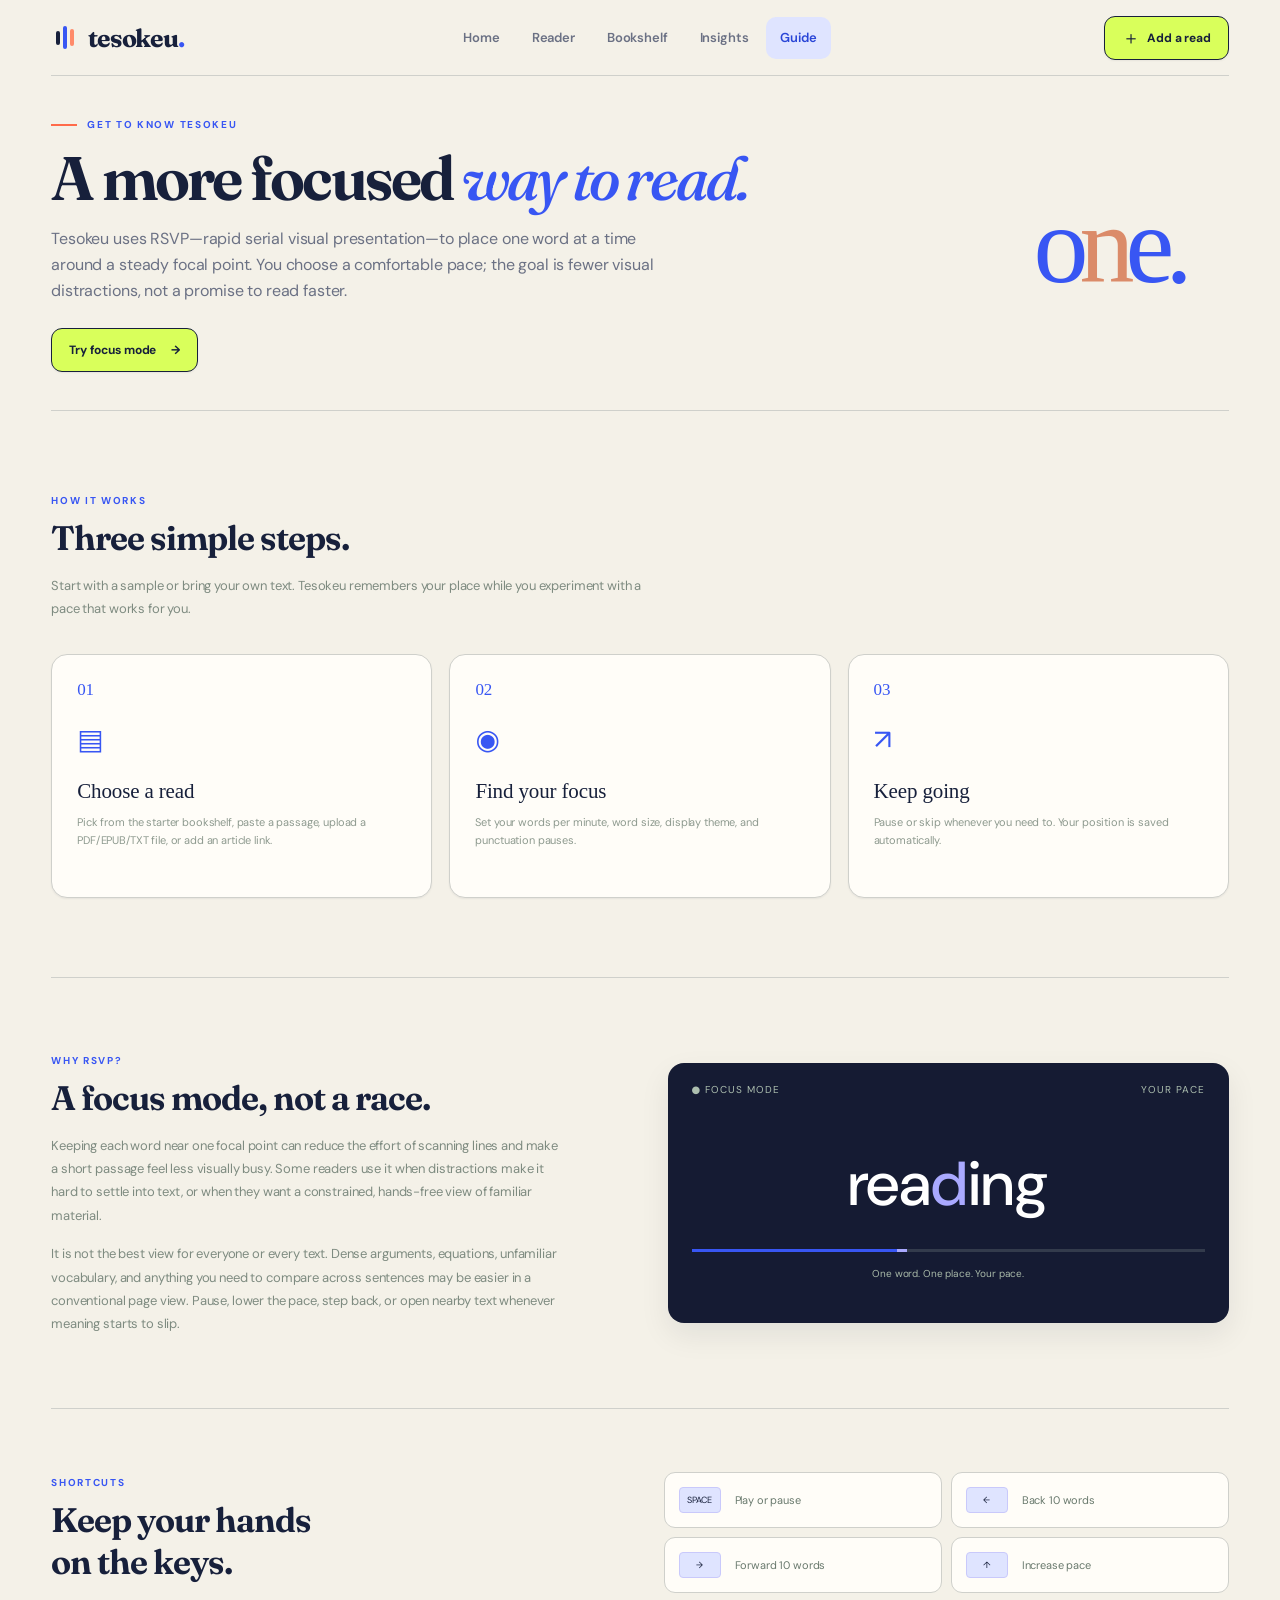
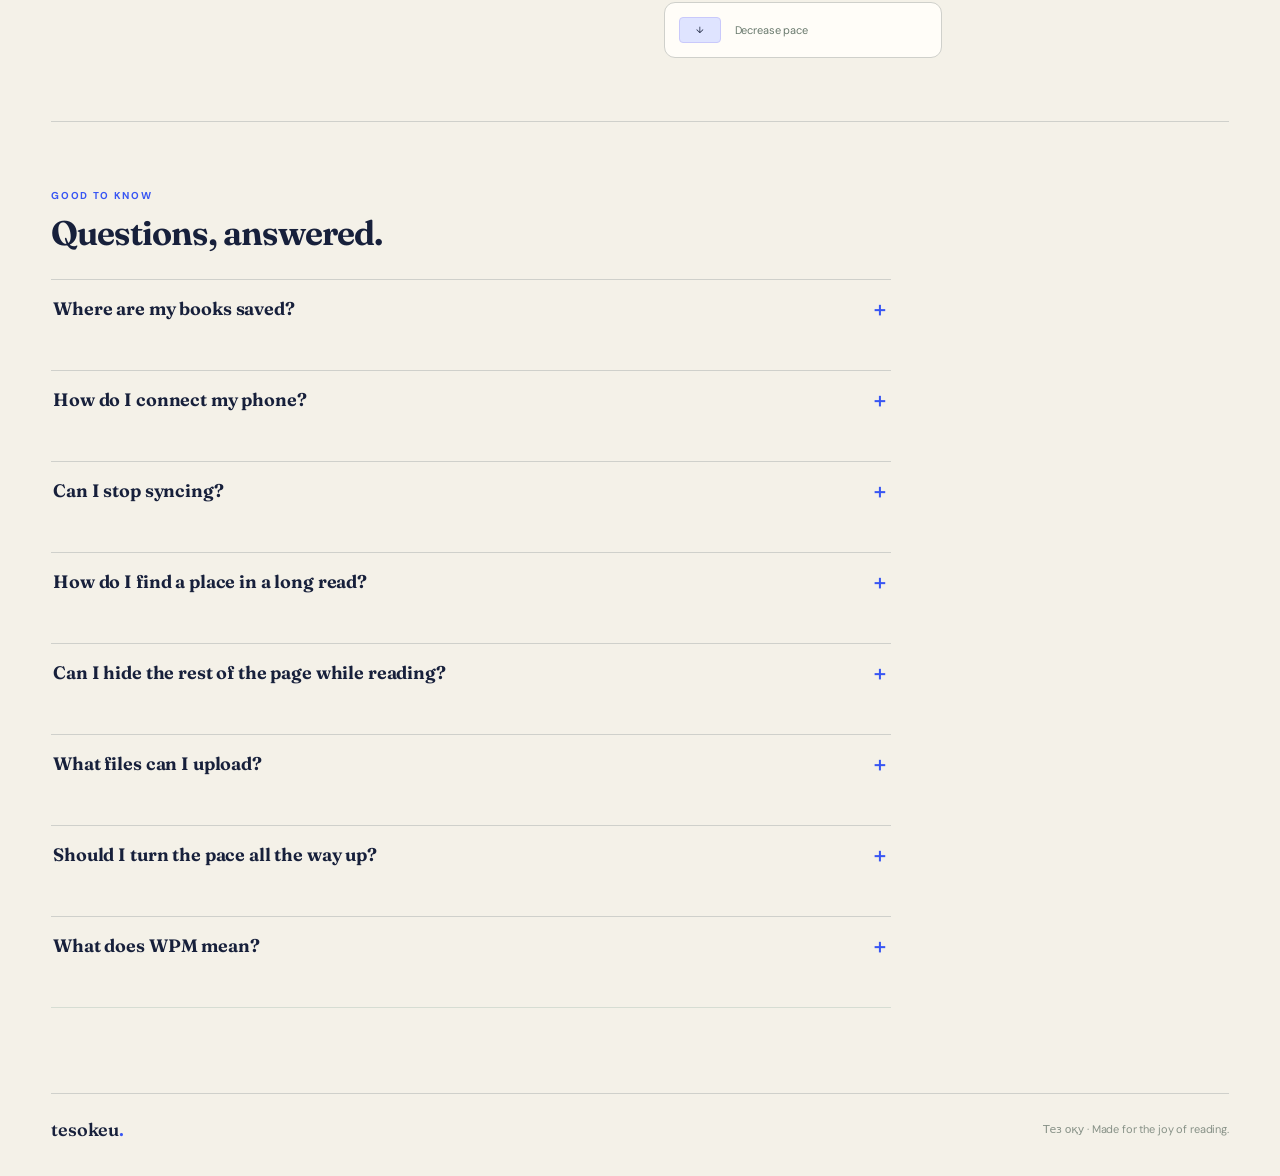
==== commit 9f438e79: "Redesign reading experience and improve comprehension" ====
--- a/guide.html
+++ b/guide.html
@@ -1,7 +1,7 @@
-<!doctype html><html lang="en"><head><meta charset="UTF-8"><meta name="viewport" content="width=device-width, initial-scale=1"><meta name="theme-color" content="#f6f4ed"><title>Guide — Tesokeu</title><meta name="description" content="Tesokeu, a focused way to read one word at a time."><link rel="preconnect" href="https://fonts.googleapis.com"><link rel="preconnect" href="https://fonts.gstatic.com" crossorigin><link href="https://fonts.googleapis.com/css2?family=Noto+Sans:wght@400;500;600;700&family=Noto+Serif:ital,wght@0,400;0,500;0,600;1,400;1,500&display=swap" rel="stylesheet"><link rel="stylesheet" href="./styles.css"><link rel="stylesheet" href="./pages.css"></head><body data-page="guide"><div class="app-shell"><header class="site-header"><a class="brand" href="./index.html" aria-label="Tesokeu home"><span class="brand-mark"><span></span><span></span><span></span></span><span>tesokeu<span class="brand-dot">.</span></span></a><nav class="top-nav" aria-label="Main navigation"><a class="nav-link " href="./reader.html">Reader</a><a class="nav-link " href="./library.html">Bookshelf</a><a class="nav-link " href="./insights.html">Insights</a><a class="nav-link active" href="./guide.html">Guide</a></nav><a class="header-add" href="./library.html#add"><span class="plus">＋</span> Add a read</a></header><main>
-<section class="page-hero guide-hero"><div><div class="eyebrow"><span class="eyebrow-line"></span> GET TO KNOW TESOKEU</div><h1>A more focused <em>way to read.</em></h1><p>“Тез оқу” means “read fast.” Tesokeu puts each word in the same place and lets you choose how quickly the next one appears.</p><a href="./reader.html" class="primary-button hero-cta">Try the reader <span>→</span></a></div><div class="hero-symbol guide-symbol" aria-hidden="true"><span>o</span><span class="accent-letter">n</span><span>e.</span></div></section>
+<!doctype html><html lang="en"><head><meta charset="UTF-8"><meta name="viewport" content="width=device-width, initial-scale=1"><meta name="theme-color" content="#f4f1e8"><title>Guide — Tesokeu</title><meta name="description" content="Tesokeu, a focused way to read one word at a time."><link rel="preconnect" href="https://fonts.googleapis.com"><link rel="preconnect" href="https://fonts.gstatic.com" crossorigin><link href="https://fonts.googleapis.com/css2?family=DM+Sans:wght@400;500;600;700&family=Fraunces:opsz,wght@9..144,500;9..144,650;9..144,750&display=swap" rel="stylesheet"><link rel="stylesheet" href="./styles.css?v=noto-1"><link rel="stylesheet" href="./pages.css?v=noto-1"><link rel="stylesheet" href="./design.css?v=editorial-1"></head><body data-page="guide"><div class="app-shell"><header class="site-header"><a class="brand" href="./index.html" aria-label="Tesokeu home"><span class="brand-mark"><span></span><span></span><span></span></span><span>tesokeu<span class="brand-dot">.</span></span></a><nav class="top-nav" aria-label="Main navigation"><a class="nav-link" href="./index.html">Home</a><a class="nav-link" href="./reader.html">Reader</a><a class="nav-link" href="./library.html">Bookshelf</a><a class="nav-link" href="./insights.html">Insights</a><a class="nav-link active" href="./guide.html" aria-current="page">Guide</a></nav><a class="header-add" href="./library.html#add"><span class="plus">＋</span> Add a read</a></header><main>
+<section class="page-hero guide-hero"><div><div class="eyebrow"><span class="eyebrow-line"></span> GET TO KNOW TESOKEU</div><h1>A more focused <em>way to read.</em></h1><p>Tesokeu uses RSVP—rapid serial visual presentation—to place one word at a time around a steady focal point. You choose a comfortable pace; the goal is fewer visual distractions, not a promise to read faster.</p><a href="./reader.html" class="primary-button hero-cta">Try focus mode <span>→</span></a></div><div class="hero-symbol guide-symbol" aria-hidden="true"><span>o</span><span class="accent-letter">n</span><span>e.</span></div></section>
 <section class="guide-section"><div class="guide-section-intro"><span class="section-kicker">HOW IT WORKS</span><h2>Three simple steps.</h2><p>Start with a sample or bring your own text. Tesokeu remembers your place while you experiment with a pace that works for you.</p></div><div class="guide-step-grid"><div class="guide-step"><span class="step-number">01</span><div class="step-icon">▤</div><h3>Choose a read</h3><p>Pick from the starter bookshelf, paste a passage, upload a PDF/EPUB/TXT file, or add an article link.</p></div><div class="guide-step"><span class="step-number">02</span><div class="step-icon">◉</div><h3>Find your focus</h3><p>Set your words per minute, word size, display theme, and punctuation pauses.</p></div><div class="guide-step"><span class="step-number">03</span><div class="step-icon">↗</div><h3>Keep going</h3><p>Pause or skip whenever you need to. Your position is saved automatically.</p></div></div></section>
-<section class="guide-split"><div><span class="section-kicker">THE READER</span><h2>Made to stay out of your way.</h2><p>The highlighted letter gives your eyes a consistent point to settle on. Each word appears around that point, so the text moves while your gaze stays still.</p><p>Open the nearby text view when you want context. Click any word in that view to jump to it.</p></div><div class="guide-demo" aria-hidden="true"><div class="demo-top"><span>● FOCUS MODE</span><span>300 WPM</span></div><div class="demo-word">rea<span>d</span>ing</div><div class="demo-line"></div><div class="demo-caption">One word. One place. Your pace.</div></div></section>
-<section class="shortcut-section"><div><span class="section-kicker">SHORTCUTS</span><h2>Keep your hands on the keys.</h2></div><div class="shortcut-grid"><div><kbd>SPACE</kbd><span>Play or pause</span></div><div><kbd>←</kbd><span>Back 10 words</span></div><div><kbd>→</kbd><span>Forward 10 words</span></div><div><kbd>↑</kbd><span>Read faster</span></div><div><kbd>↓</kbd><span>Read slower</span></div></div></section>
-<section class="faq-section"><span class="section-kicker">GOOD TO KNOW</span><h2>Questions, answered.</h2><div class="faq-list"><details><summary>Where are my books saved?</summary><p>Your imported texts, bookmarks, reading position, preferences, activity, and weekly goal are saved in this browser. If you connect devices, a copy is stored online so both browsers can sync. Download a backup from the Bookshelf page to keep your own copy.</p></details><details><summary>How do I connect my phone?</summary><p>On your laptop, open Bookshelf and choose “Make a device code.” On your phone, open the same site, go to Bookshelf, and enter the code. It works once and expires after 10 minutes. The phone's current bookshelf is replaced when you connect. Afterward, changes sync while the site is open on each device.</p></details><details><summary>Can I stop syncing?</summary><p>Use “Disconnect this browser” to keep its books here and stop syncing it. “Delete synced data” removes the online collection for all devices; copies already saved in each browser remain there.</p></details><details><summary>How do I find a place in a long read?</summary><p>Use the position slider beneath the reader to preview and jump through the text, or enter an exact word number in “Go to word.” Save a bookmark with the star button, then revisit it from the reader or Bookshelf.</p></details><details><summary>Can I hide the rest of the page while reading?</summary><p>Use the expand button beside the reading title to open focus view. Press Escape or use the close button to leave it.</p></details><details><summary>What files can I upload?</summary><p>Tesokeu accepts PDF and EPUB files up to 12 MB, plus TXT files up to 2 MB. You can also paste text or add a public article link.</p></details><details><summary>Should I always read as fast as possible?</summary><p>No. Choose a speed that lets you follow and enjoy the material. Slower settings may work better for unfamiliar or complex writing.</p></details><details><summary>What does WPM mean?</summary><p>WPM stands for words per minute. At 300 WPM, a word normally appears for about 200 milliseconds; punctuation pauses can make some words stay longer.</p></details></div></section>
-</main><footer class="site-footer"><span>tesokeu<span class="brand-dot">.</span></span><span>Тез оқу · Made for the joy of reading.</span></footer></div><script src="./data.js"></script><script src="./import.js"></script><script src="./pages.js"></script><script src="./sync.js"></script></body></html>
+<section class="guide-split"><div><span class="section-kicker">WHY RSVP?</span><h2>A focus mode, not a race.</h2><p>Keeping each word near one focal point can reduce the effort of scanning lines and make a short passage feel less visually busy. Some readers use it when distractions make it hard to settle into text, or when they want a constrained, hands-free view of familiar material.</p><p>It is not the best view for everyone or every text. Dense arguments, equations, unfamiliar vocabulary, and anything you need to compare across sentences may be easier in a conventional page view. Pause, lower the pace, step back, or open nearby text whenever meaning starts to slip.</p></div><div class="guide-demo" aria-hidden="true"><div class="demo-top"><span>● FOCUS MODE</span><span>YOUR PACE</span></div><div class="demo-word">rea<span>d</span>ing</div><div class="demo-line"></div><div class="demo-caption">One word. One place. Your pace.</div></div></section>
+<section class="shortcut-section"><div><span class="section-kicker">SHORTCUTS</span><h2>Keep your hands on the keys.</h2></div><div class="shortcut-grid"><div><kbd>SPACE</kbd><span>Play or pause</span></div><div><kbd>←</kbd><span>Back 10 words</span></div><div><kbd>→</kbd><span>Forward 10 words</span></div><div><kbd>↑</kbd><span>Increase pace</span></div><div><kbd>↓</kbd><span>Decrease pace</span></div></div></section>
+<section class="faq-section"><span class="section-kicker">GOOD TO KNOW</span><h2>Questions, answered.</h2><div class="faq-list"><details><summary>Where are my books saved?</summary><p>Your imported texts, bookmarks, reading position, preferences, activity, and weekly goal are saved in this browser. If you connect devices, a copy is stored online so both browsers can sync. Download a backup from the Bookshelf page to keep your own copy.</p></details><details><summary>How do I connect my phone?</summary><p>On your laptop, open Bookshelf and choose “Make a device code.” On your phone, open the same site, go to Bookshelf, and enter the code. It works once and expires after 10 minutes. The phone's current bookshelf is replaced when you connect. Afterward, changes sync while the site is open on each device.</p></details><details><summary>Can I stop syncing?</summary><p>Use “Disconnect this browser” to keep its books here and stop syncing it. “Delete synced data” removes the online collection for all devices; copies already saved in each browser remain there.</p></details><details><summary>How do I find a place in a long read?</summary><p>Use the position slider beneath the reader to preview and jump through the text, or enter an exact word number in “Go to word.” Save a bookmark with the star button, then revisit it from the reader or Bookshelf.</p></details><details><summary>Can I hide the rest of the page while reading?</summary><p>Use the expand button beside the reading title to open focus view. Press Escape or use the close button to leave it.</p></details><details><summary>What files can I upload?</summary><p>Tesokeu accepts PDF and EPUB files up to 12 MB, plus TXT files up to 2 MB. You can also paste text or add a public article link.</p></details><details><summary>Should I turn the pace all the way up?</summary><p>No. Set a pace that preserves understanding and comfort. Slow down for unfamiliar or complex writing, and use the punctuation and long-word pauses when they help.</p></details><details><summary>What does WPM mean?</summary><p>WPM stands for words per minute. At 300 WPM, a word normally appears for about 200 milliseconds; punctuation and long-word settings can hold some words longer.</p></details></div></section>
+</main><footer class="site-footer"><span>tesokeu<span class="brand-dot">.</span></span><span>Тез оқу · Made for the joy of reading.</span></footer></div><script src="./data.js"></script><script src="./import.js"></script><script src="./pages.js?v=reader-01f04ab"></script><script src="./sync.js"></script></body></html>
--- a/styles.css
+++ b/styles.css
@@ -8,7 +8,7 @@
 .advanced-header h3{font-family:'Noto Serif',Georgia,serif;font-size:21px;font-weight:500;margin:6px 0 0}
 .text-button{border:0;background:none;padding:5px 0;color:#547b5e;font-size:11px;font-weight:700}
 .text-button:hover{text-decoration:underline}
-.preference-grid{display:grid;grid-template-columns:1fr 1fr 1.45fr;gap:13px;padding-bottom:22px}
+.preference-grid{display:grid;grid-template-columns:.9fr .9fr 1.2fr 1.2fr;gap:13px;padding-bottom:22px}
 .preference{display:flex;flex-direction:column;gap:9px;font-size:11px;font-weight:700;min-width:0}
 .preference small{display:block;font-size:10px;font-weight:400;color:#9aa49a;margin-top:4px;line-height:1.3}
 .segmented{display:flex;background:#efefe8;border:1px solid #e4e6dc;border-radius:7px;padding:3px;gap:2px}
@@ -17,9 +17,18 @@
 #size-buttons button:nth-child(1){font-size:10px}#size-buttons button:nth-child(2){font-size:13px}#size-buttons button:nth-child(3){font-size:17px}
 .toggle-preference{flex-direction:row;align-items:center;justify-content:space-between;gap:10px;padding-left:4px}.toggle-preference input{position:absolute;opacity:0;width:1px;height:1px}.switch{flex:none;width:34px;height:20px;background:#cbd1c7;border-radius:20px;position:relative;transition:background .2s}.switch:after{content:'';position:absolute;width:14px;height:14px;border-radius:50%;background:#fff;top:3px;left:3px;transition:transform .2s}.toggle-preference input:checked+.switch{background:#689675}.toggle-preference input:checked+.switch:after{transform:translateX(14px)}.toggle-preference input:focus-visible+.switch{outline:3px solid #dd9a72;outline-offset:3px}
 .context-panel{border-top:1px solid var(--line);padding:20px 2px 23px}.context-panel[hidden]{display:none}.context-head{display:flex;justify-content:space-between;gap:10px;align-items:center;margin-bottom:12px}.context-head strong{font-family:'Noto Serif',Georgia,serif;font-size:16px;font-weight:500}.context-head span{font-size:10px;color:#9da79c}.context-text{max-height:170px;overflow:auto;line-height:1.95}.context-word{border:0;background:none;padding:2px 1px;color:#6c786e;font-size:12px;line-height:1.8}.context-word:hover{color:var(--ink);text-decoration:underline}.context-word.current{background:#dce9d7;border-radius:3px;color:#284132}.context-ellipsis{color:#9da79c}
-.reader-card.theme-light{background:#eeeee8;color:#26352d}.reader-card.theme-sepia{background:#e7d7b9;color:#44372b}.reader-card.theme-light .reader-card-top,.reader-card.theme-light .reader-card-bottom{color:#738176}.reader-card.theme-sepia .reader-card-top,.reader-card.theme-sepia .reader-card-bottom{color:#806f59}.reader-card.theme-light .progress-track{background:#d0d9cd}.reader-card.theme-sepia .progress-track{background:#c5b28f}.reader-card.theme-light .guide,.reader-card.theme-sepia .guide{background:#718c70}.reader-card.theme-light .focus-letter{color:#bb664d}.reader-card.theme-sepia .focus-letter{color:#a7523c}.reader-card.size-small .display-word{font-size:clamp(34px,4.5vw,53px)}.reader-card.size-large .display-word{font-size:clamp(48px,7vw,82px)}
+.reader-card.theme-light{background:#eeeee8;color:#26352d}.reader-card.theme-sepia{background:#e7d7b9;color:#44372b}.reader-card.theme-light .reader-card-top,.reader-card.theme-light .reader-card-bottom{color:#738176}.reader-card.theme-sepia .reader-card-top,.reader-card.theme-sepia .reader-card-bottom{color:#806f59}.reader-card.theme-light .progress-track{background:#d0d9cd}.reader-card.theme-sepia .progress-track{background:#c5b28f}.reader-card.theme-light .guide,.reader-card.theme-sepia .guide{background:#718c70}.reader-card.theme-light .focus-letter{color:#bb664d}.reader-card.theme-sepia .focus-letter{color:#a7523c}.reader-card.size-small .display-word{font-size:clamp(2.125rem,4.5vw,3.3125rem)}.reader-card.size-large .display-word{font-size:clamp(3rem,7vw,5.125rem)}
 @media(max-width:1100px){.preference-grid{grid-template-columns:1fr 1fr}.toggle-preference{grid-column:1/-1}}
-@media(max-width:520px){.advanced-header{align-items:flex-start}.preference-grid{gap:12px}.segmented button{padding:6px 5px}.reader-card.size-small .display-word{font-size:33px}.reader-card.size-large .display-word{font-size:52px}}
+@media(max-width:520px){.advanced-header{align-items:flex-start;flex-direction:column}.preference-grid{gap:12px}.segmented button{padding:6px 5px}.reader-card.size-small .display-word{font-size:2.0625rem}.reader-card.size-large .display-word{font-size:3.25rem}}
+
+/* The pivot stays on the centre guide. JS reduces only unusually long words. */
+.display-word{width:100%;font-size:clamp(2.5rem,6vw,4.375rem)}
+.word-before,.word-after{width:auto;flex:1 1 0;min-width:0;overflow:visible}
+.display-word.fit-balanced{justify-content:center}
+.display-word.fit-balanced .word-before,.display-word.fit-balanced .word-after{flex:none;width:auto}
+.word-stage{padding-inline:1rem}
+.context-word.current{outline:2px solid currentColor;outline-offset:1px}
+@media (forced-colors:active){.focus-letter{forced-color-adjust:none;color:Highlight}.guide{background:CanvasText}.context-word.current{outline-color:Highlight}}
 
 @media(max-width:760px){.site-header{height:auto;min-height:72px;flex-wrap:wrap;padding-top:12px}.top-nav{display:flex;order:3;width:100%;margin-left:0;gap:18px;overflow-x:auto;justify-content:space-between}.nav-link{padding:13px 0 12px;white-space:nowrap;font-size:11px}.header-add{font-size:11px}}
 
--- a/design.css
+++ b/design.css
@@ -0,0 +1,91 @@
+/* Tesokeu usability-first interface */
+:root {
+  --paper: #f4f1e8; --surface: #fffdf8; --surface-soft: #ecebe6;
+  --ink: #17203b; --muted: #6b7184; --line: #cfd0cb; --line-strong: #aeb2b1;
+  --accent: #3856f3; --accent-strong: #2945d7; --accent-soft: #dfe4ff;
+  --dark: #151b33; --mint: #d9ff5b; --success: #237a57; --danger: #b54747;
+  --shadow-sm: 0 1px 2px rgba(16,24,40,.06); --shadow-md: 0 12px 30px rgba(16,24,40,.08);
+  --radius-sm: 10px; --radius: 16px; --radius-lg: 24px;
+}
+*{scrollbar-color:#bcc3cf transparent}html{scroll-padding-top:110px}body{min-height:100vh;background:var(--paper);color:var(--ink);font-family:"DM Sans",system-ui,-apple-system,BlinkMacSystemFont,"Segoe UI",sans-serif;letter-spacing:-.01em}::selection{background:var(--mint);color:var(--ink)}.app-shell{max-width:1440px;padding:0 clamp(20px,4vw,64px)}
+
+/* Navigation */
+.site-header{position:sticky;top:0;z-index:30;height:76px;display:grid;grid-template-columns:1fr auto 1fr;align-items:center;border-bottom:1px solid var(--line);background:rgba(244,241,232,.94);backdrop-filter:blur(16px)}
+.site-header .brand{grid-column:1;justify-self:start}.site-header .top-nav{grid-column:2;justify-self:center}.site-header .header-add{grid-column:3;justify-self:end}
+.brand{font-family:"Fraunces",Georgia,serif;font-size:25px;font-weight:700;letter-spacing:-1.2px}.brand-mark{width:27px;height:25px;gap:3px}.brand-mark span{width:4px;border-radius:4px;background:var(--ink)}.brand-mark span:nth-child(2){background:var(--accent)}.brand-mark span:nth-child(3){background:#ff8b6a}.brand-dot{color:var(--accent)}
+.top-nav{gap:4px;margin-left:0}.nav-link{min-height:42px;display:inline-flex;align-items:center;padding:0 14px;border:0;border-radius:10px;color:var(--muted);font-size:13px;font-weight:600}.nav-link:hover{color:var(--ink);background:var(--surface-soft);border:0}.nav-link.active{color:var(--accent-strong);background:var(--accent-soft);border:0}
+.header-add,.primary-button{min-height:44px;border:1px solid var(--ink);border-radius:11px;background:var(--mint);color:var(--ink);box-shadow:var(--shadow-sm);padding:10px 17px;font-weight:700;transition:background .15s ease,border-color .15s ease,transform .15s ease}.header-add:hover,.primary-button:hover{background:#caff2f;border-color:var(--ink);color:var(--ink)}.header-add:active,.primary-button:active{transform:translateY(1px)}.plus{font-size:18px}
+
+/* Shared type and page framing */
+.intro{min-height:0;padding:38px 0 34px}.page-hero{min-height:210px;padding:42px 0 38px}.intro-copy,.page-hero>div:first-child{max-width:760px}.eyebrow,.section-kicker{color:var(--accent);font-size:10px;letter-spacing:.17em;font-weight:700}.eyebrow-line{width:26px;height:2px;background:#ff6b4a}
+.intro h1,.page-hero h1{max-width:850px;margin:16px 0;color:var(--ink);font-family:"Fraunces",Georgia,serif;font-size:clamp(44px,4.8vw,68px);font-weight:650;line-height:1.02;letter-spacing:-.045em}.intro h1 em,.page-hero h1 em{color:var(--accent);font-weight:500}.intro p,.page-hero p{max-width:620px;color:var(--muted);font-size:16px;line-height:1.65}
+.intro-aside{align-self:flex-end;margin-bottom:8px;padding:16px 18px;border:1px solid var(--line);border-radius:var(--radius);background:var(--surface);color:var(--muted);font-family:inherit;font-size:13px;font-style:normal;font-weight:600;line-height:1.35;box-shadow:var(--shadow-sm)}.asterisk{color:var(--accent);font-size:36px}.page-hero{border-bottom:1px solid var(--line)}.hero-symbol{color:#d8d8ff;font-size:110px;text-shadow:none;transform:none}
+
+/* Primary reading workspace */
+.workspace{grid-template-columns:minmax(255px,300px) minmax(0,1fr);gap:24px;align-items:start}
+.bookshelf,.reader-section,.library-card,.insight-card,.activity-card,.journey-card,.guide-step,.backup-section,.goal-section,.sync-section{border:1px solid var(--line);border-radius:var(--radius);background:var(--surface);box-shadow:var(--shadow-sm)}
+.bookshelf{position:sticky;top:100px;min-height:0;padding:22px 18px 18px}.reader-section{padding:clamp(22px,3vw,34px);box-shadow:var(--shadow-md)}
+.section-heading h2,.reader-heading h2,.collection-head h2,.card-header h2,.recent-section h2,.guide-section h2,.guide-split h2,.shortcut-section h2,.faq-section h2,.backup-section h2,.goal-section h2,.sync-section h2{color:var(--ink);font-family:"Fraunces",Georgia,serif;font-weight:650}.count{border-radius:999px;background:var(--accent-soft);color:var(--accent-strong)}
+.icon-button,.more-button{min-width:40px;min-height:40px;border:1px solid var(--line);border-radius:10px;background:var(--surface);color:var(--ink);box-shadow:none}.icon-button:hover,.more-button:hover{border-color:var(--line-strong);background:var(--surface-soft);color:var(--ink)}
+.book-list{gap:5px}.book-item{min-height:78px;border-radius:12px;padding:9px}.book-item:hover{background:var(--surface-soft)}.book-item.active{border-color:#c9c9fb;background:var(--accent-soft)}.book-cover,.library-cover,.recent-cover{border:0;box-shadow:0 5px 12px rgba(16,24,40,.16)}.book-meta strong,.library-card h3,.recent-read strong{color:var(--ink);font-family:"Fraunces",Georgia,serif;font-weight:650}.book-progress,.library-card-progress{height:4px;background:#e5e8ee}.book-progress span,.library-card-progress span{background:var(--accent)}
+.shelf-add{min-height:64px;border:1px dashed var(--line-strong);border-radius:12px;background:#fafbfc}.shelf-add:hover{border-color:var(--accent);background:var(--accent-soft)}.shelf-add-icon{background:var(--accent-soft);color:var(--accent)}.shelf-footer{line-height:1.5}
+.reader-heading{align-items:center}.reader-heading-actions{gap:8px}.options-menu{top:76px;border-color:var(--line);border-radius:12px;box-shadow:var(--shadow-md)}
+.reader-card{position:relative;min-height:360px;border:0;border-radius:var(--radius);background:radial-gradient(circle at 50% 48%,rgba(56,86,243,.18),transparent 34%),var(--dark);box-shadow:none}.reader-card-top,.reader-card-bottom{color:#aeb7c7}.live-dot{background:var(--mint);box-shadow:0 0 0 4px rgba(217,255,91,.12)}.display-word{font-family:"DM Sans",sans-serif;font-weight:500;letter-spacing:-.04em}.focus-letter{color:var(--mint);text-shadow:0 0 22px rgba(217,255,91,.2)}.guide{width:2px;background:#ff6b4a;opacity:.8}.progress-track{background:#303747}.progress-fill{background:var(--accent)}
+.read-navigation{padding-top:22px}.read-navigation input,.slider-row input{min-height:24px;accent-color:var(--accent)}.word-jump input,.word-jump button{min-height:40px;border:1px solid var(--line);border-radius:9px}.word-jump button{background:var(--accent-soft);color:var(--accent-strong)}.bookmark-item{background:var(--surface-soft)}.control-panel{border-color:var(--line)}.transport-button{width:44px;height:44px;color:var(--ink)}
+.play-button{width:68px;height:68px;border:1px solid var(--ink);background:var(--mint);color:var(--ink);box-shadow:0 7px 18px rgba(23,32,59,.18)}.play-button:hover{background:#caff2f}.reader-advanced{border-color:var(--line)}.segmented{border:1px solid var(--line);border-radius:10px;background:var(--surface-soft)}.segmented button{min-height:36px;border-radius:7px}.segmented button.selected{background:var(--surface);color:var(--accent-strong);box-shadow:var(--shadow-sm)}.switch{background:#b9c0cb}.toggle-preference input:checked+.switch{background:var(--accent)}.context-panel{border-color:var(--line)}.context-word.current{background:var(--accent-soft);color:var(--accent-strong)}.text-button{min-height:40px;color:var(--accent-strong)}.reader-tips{color:var(--muted)}kbd{border-color:var(--line-strong);background:var(--surface-soft);color:var(--ink)}
+.control-panel{margin-top:18px;padding:18px 0;border-top:1px solid var(--line);border-bottom:1px solid var(--line)}
+.reader-secondary{display:grid;grid-template-columns:minmax(0,1.35fr) minmax(230px,.65fr);gap:24px;padding:20px 0;border-bottom:1px solid var(--line)}
+.position-tools{min-width:0}.reader-secondary .read-navigation{padding:0}.reader-secondary .word-jump{margin-top:14px}.reader-secondary .bookmark-panel{padding:0 0 0 22px;border-left:1px solid var(--line);min-width:0}.reader-secondary .bookmark-list{max-height:105px}.reader-secondary .bookmark-empty{line-height:1.5}
+
+/* Secondary pages */
+.library-stats{margin-top:32px;border:1px solid var(--line);border-radius:var(--radius);background:var(--surface);box-shadow:var(--shadow-sm)}.library-stats>div+div{border-color:var(--line)}.library-stats .stat-label,.stat-label{color:var(--muted)}.library-stats strong{color:var(--ink);font-family:"Fraunces",Georgia,serif}
+.search-field,#book-sort{min-height:44px;border:1px solid var(--line);border-radius:11px;background:var(--surface)}.filter-group{min-height:44px;border:1px solid var(--line);border-radius:11px;background:var(--surface-soft)}.filter{min-height:36px}.filter.active{background:var(--surface);color:var(--accent-strong);box-shadow:var(--shadow-sm)}
+.library-grid{gap:18px}.library-card{min-height:290px;border-radius:var(--radius);transition:border-color .15s ease,box-shadow .15s ease,transform .15s ease}.library-card:hover{border-color:var(--line-strong);transform:translateY(-2px);box-shadow:var(--shadow-md)}.read-link{min-height:40px;display:grid;place-items:center;border:0;border-radius:9px;background:var(--accent-soft);color:var(--accent-strong)}.read-link:hover{background:#ddddff}.remove-book{min-width:40px;min-height:40px;border:1px solid var(--line);border-radius:9px}
+.library-note,.sync-section{border:1px solid #bee4d1;border-radius:var(--radius);background:var(--mint);color:var(--ink)}.library-note p,.sync-section p{color:#49685b}.sync-section{border-color:#d1d1f4;background:var(--accent-soft)}.backup-restore,.sync-join button,.sync-code-box button,.sync-manage button{min-height:42px;border:1px solid var(--line-strong);border-radius:10px}
+.insight-grid{gap:16px}.insight-card{border-radius:var(--radius);box-shadow:var(--shadow-sm)}.insight-card.featured{border-color:var(--accent);background:var(--accent)}.insight-card:nth-child(2),.insight-card:nth-child(3),.insight-card:nth-child(4){background:var(--surface)}.insight-card strong{color:var(--ink);font-family:"Fraunces",Georgia,serif;font-weight:650}.insight-card.featured strong{color:#fff}.activity-card,.journey-card{border-radius:var(--radius)}.journey-card{background:var(--dark);color:#fff}.journey-card h2{color:#fff}.journey-card p{color:#b8c1d0}.chart-bar{background:#dadafb}.chart-day.today .chart-bar{background:var(--accent)}.recent-read{min-height:72px;border:1px solid var(--line);border-radius:12px;background:var(--surface)}.recent-read:hover{border-color:#c9c9fb;background:var(--accent-soft)}.goal-track{border:0;background:#e3e6ec}.goal-track span{background:var(--accent)}
+.guide-step{box-shadow:var(--shadow-sm)}.guide-step:nth-child(2),.guide-step:nth-child(3){background:var(--surface)}.step-number,.guide-symbol{color:var(--accent)}.step-icon{color:var(--accent)}.guide-demo{border:0;border-radius:var(--radius);background:var(--dark);box-shadow:var(--shadow-md)}.demo-word{font-family:"DM Sans",sans-serif;font-weight:500}.demo-word span{color:#a9a9ff}.demo-line{background:linear-gradient(90deg,var(--accent) 40%,#a9a9ff 40% 42%,#333b4c 42%)}.shortcut-grid>div{min-height:56px;border:1px solid var(--line);border-radius:11px;background:var(--surface)}.shortcut-grid kbd{background:var(--accent-soft);border-color:#c9c9fb}.faq-list details{border-color:var(--line)}.faq-list summary{min-height:56px;font-family:"Fraunces",Georgia,serif;font-weight:650}.faq-list summary::after{color:var(--accent)}
+.reader-back{min-height:44px;display:inline-flex;align-items:center;color:var(--accent-strong)}.reader-page .reader-section:not(:fullscreen):not(.focus-overlay){box-shadow:var(--shadow-md)}.reader-page .reader-section:not(:fullscreen):not(.focus-overlay) .reader-card{min-height:430px}.reader-section:is(:fullscreen,.focus-overlay){--focus-bg:var(--dark);--focus-ink:#fff;--focus-muted:#abb3c5;--focus-line:#515a6d;--focus-control:#252c3b}
+.reader-section:is(:fullscreen,.focus-overlay) .reader-heading{align-items:center;padding:0 0 16px;border-bottom:1px solid var(--focus-line)}
+.reader-section:is(:fullscreen,.focus-overlay) .reader-heading h2{color:var(--focus-ink)}
+.reader-section:is(:fullscreen,.focus-overlay) .reader-heading-actions{gap:0;padding:3px;border:1px solid var(--focus-line);border-radius:12px;background:var(--focus-control)}
+.reader-section:is(:fullscreen,.focus-overlay) .reader-heading-actions .more-button{width:42px;height:40px;min-width:42px;min-height:40px;border:0;border-radius:8px;background:transparent;color:var(--focus-ink)}
+.reader-section:is(:fullscreen,.focus-overlay) .reader-heading-actions .more-button:hover{background:rgba(255,255,255,.1)}
+.reader-section:is(:fullscreen,.focus-overlay) .reader-heading-actions .more-button+.more-button{border-left:1px solid var(--focus-line);border-radius:0}
+.reader-section:is(:fullscreen,.focus-overlay) .reader-secondary{grid-template-columns:1fr}
+.reader-section:is(:fullscreen,.focus-overlay) .position-tools{width:100%}
+
+/* Put each page's main task before configuration and supporting information. */
+body[data-page="library"] main,body[data-page="insights"] main{display:flex;flex-direction:column}
+body[data-page="library"] .page-hero,body[data-page="insights"] .page-hero{order:1}
+body[data-page="library"] .library-stats,body[data-page="insights"] .insight-grid{order:2}
+body[data-page="library"] .collection-section,body[data-page="insights"] .recent-section{order:3}
+body[data-page="library"] .library-note,body[data-page="insights"] .insight-lower{order:4}
+body[data-page="library"] .sync-section,body[data-page="insights"] .goal-section{order:5}
+body[data-page="library"] .backup-section{order:6}
+body[data-page="library"] .collection-head #library-add{display:none}
+
+/* Home is an entry point, not a second copy of the Reader. */
+.home-hero{display:grid;grid-template-columns:minmax(0,1.15fr) minmax(330px,.85fr);align-items:center;gap:clamp(44px,7vw,100px);min-height:500px;padding:64px 0;border-bottom:1px solid var(--line)}
+.home-hero h1{max-width:760px;margin:20px 0;color:var(--ink);font-family:"Fraunces",Georgia,serif;font-size:clamp(56px,6.4vw,92px);font-weight:650;line-height:.97;letter-spacing:-.055em}.home-hero h1 em{color:var(--accent);font-weight:500}.home-hero p{max-width:590px;color:var(--muted);font-size:17px;line-height:1.7}
+.home-actions{display:flex;align-items:center;gap:12px;margin-top:30px}.home-actions .primary-button{display:inline-flex;align-items:center;justify-content:space-between;gap:28px}.secondary-button{min-height:44px;display:inline-flex;align-items:center;padding:10px 17px;border:1px solid var(--line-strong);border-radius:11px;background:var(--surface);color:var(--ink);font-weight:700}.secondary-button:hover{border-color:var(--ink);background:var(--surface-soft)}
+.home-preview{min-height:330px;display:flex;flex-direction:column;padding:26px 28px 24px;border-radius:22px;background:radial-gradient(circle at 50% 48%,rgba(56,86,243,.2),transparent 36%),var(--dark);color:#fff;box-shadow:var(--shadow-md);transform:rotate(1deg)}.preview-top{display:flex;justify-content:space-between;color:#adb6ce;font-size:10px;font-weight:700;letter-spacing:.15em}.preview-top span:first-child{display:flex;align-items:center;gap:8px}.preview-top i{width:7px;height:7px;border-radius:50%;background:var(--mint);box-shadow:0 0 0 4px rgba(217,255,91,.12)}.preview-word{flex:1;display:flex;align-items:center;justify-content:center;font-size:clamp(48px,5vw,72px);font-weight:500;letter-spacing:-.045em}.preview-word span{color:var(--mint)}.preview-progress{height:4px;border-radius:4px;background:#30384f;overflow:hidden}.preview-progress span{display:block;width:38%;height:100%;background:var(--accent)}.home-preview p{margin-top:16px;color:#adb6ce;font-size:12px;text-align:center}
+.home-paths{padding:68px 0}.home-section-heading{display:flex;align-items:end;justify-content:space-between;gap:30px;margin-bottom:28px}.home-section-heading h2{margin:9px 0 0;font-family:"Fraunces",Georgia,serif;font-size:clamp(34px,4vw,48px);font-weight:650;letter-spacing:-.035em}.home-section-heading>p{max-width:390px;color:var(--muted);font-size:14px;line-height:1.6}
+.home-path-grid{display:grid;grid-template-columns:repeat(3,minmax(0,1fr));gap:18px}.home-path{min-height:220px;display:grid;grid-template-columns:auto 1fr auto;align-items:start;gap:18px;padding:24px;border:1px solid var(--line);border-radius:var(--radius);background:var(--surface);box-shadow:var(--shadow-sm);transition:transform .15s ease,border-color .15s ease,box-shadow .15s ease}.home-path:hover{transform:translateY(-2px);border-color:var(--line-strong);box-shadow:var(--shadow-md)}.home-path.featured{background:var(--accent-soft);border-color:#bec8ff}.path-number{color:var(--accent);font-size:12px;font-weight:700}.path-kicker{color:var(--accent);font-size:10px;font-weight:700;letter-spacing:.16em}.home-path h3{margin:12px 0 9px;font-family:"Fraunces",Georgia,serif;font-size:23px;line-height:1.15}.home-path p{color:var(--muted);font-size:13px;line-height:1.6}.path-arrow{font-size:22px}.home-note{display:grid;grid-template-columns:auto 1fr auto;align-items:center;gap:22px;margin:0 0 72px;padding:24px 28px;border:1px solid #bec8ff;border-radius:var(--radius);background:var(--accent-soft)}.home-note>span{color:var(--accent);font-size:34px}.home-note strong{display:block;margin-bottom:5px;font-family:"Fraunces",Georgia,serif;font-size:18px}.home-note p{color:var(--muted);font-size:13px;line-height:1.55}.home-note a{color:var(--accent-strong);font-size:12px;font-weight:700;white-space:nowrap}
+
+/* Dialogs and forms */
+.add-dialog{border:1px solid var(--line);border-radius:var(--radius-lg);background:var(--surface);box-shadow:0 24px 70px rgba(16,24,40,.28)}.add-dialog::backdrop{background:rgba(17,24,39,.58);backdrop-filter:blur(4px)}.dialog-header h2{font-family:"Fraunces",Georgia,serif;font-weight:650}.dialog-close{min-width:44px;min-height:44px;border-radius:10px}.dialog-close:hover{background:var(--surface-soft)}.dialog-tabs{gap:4px;padding:4px;border:0;border-radius:11px;background:var(--surface-soft)}.dialog-tab{min-height:40px;flex:1;padding:0 10px;border:0;border-radius:8px}.dialog-tab.active{border:0;background:var(--surface);color:var(--accent-strong);box-shadow:var(--shadow-sm)}
+.add-dialog input[type=text],.add-dialog input[type=url],.add-dialog textarea{min-height:44px;border-color:var(--line);border-radius:10px}.add-dialog input:focus,.add-dialog textarea:focus{border-color:var(--accent);box-shadow:0 0 0 3px rgba(91,91,214,.14)}.drop-zone{min-height:170px;border-color:var(--line-strong);border-radius:12px;background:#fafbfc}.drop-zone:hover{border-color:var(--accent);background:var(--accent-soft)}.submit-button{min-height:46px;border:0;border-radius:10px;background:var(--accent)}.submit-button:hover{background:var(--accent-strong)}.site-footer{border-color:var(--line)}.site-footer>span:first-child{font-family:"Fraunces",Georgia,serif}
+button:focus-visible,a:focus-visible,input:focus-visible,textarea:focus-visible,select:focus-visible,summary:focus-visible{outline:3px solid rgba(91,91,214,.45);outline-offset:3px}
+
+@media(max-width:1050px){.nav-link{padding-inline:10px}.workspace{grid-template-columns:250px minmax(0,1fr)}.intro h1,.page-hero h1{font-size:clamp(46px,7vw,68px)}.home-hero{grid-template-columns:1fr minmax(300px,.72fr);gap:36px}.home-path{grid-template-columns:1fr auto}.home-path .path-number{display:none}}
+@media(max-width:760px){html{scroll-padding-top:128px}.app-shell{padding:0 16px}.site-header{height:auto;min-height:70px;grid-template-columns:minmax(0,1fr) auto;padding-top:10px}.site-header .brand{grid-column:1;grid-row:1}.site-header .header-add{grid-column:2;grid-row:1}.site-header .top-nav{grid-column:1/-1;grid-row:2}.brand{font-size:23px}.header-add{min-height:40px;padding:8px 12px}.top-nav{width:100%;margin:8px 0 0;padding:0;gap:2px;overflow-x:auto;border:0;border-top:1px solid var(--line);border-radius:0;background:transparent;justify-content:stretch}.nav-link{flex:1;justify-content:center;min-width:max-content;min-height:46px;padding:0 9px;border-radius:0}.nav-link.active{box-shadow:inset 0 -2px var(--accent);background:transparent}.intro,.page-hero{min-height:0;padding:34px 0 30px}.intro h1,.page-hero h1{font-size:clamp(42px,12vw,58px)}.intro p,.page-hero p{font-size:15px}.intro-aside,.hero-symbol{display:none}.home-hero{grid-template-columns:1fr;min-height:0;padding:46px 0}.home-preview{min-height:270px;transform:none}.home-path-grid{grid-template-columns:1fr}.home-path{min-height:0}.home-section-heading{align-items:start;flex-direction:column}.home-note{grid-template-columns:auto 1fr}.home-note a{grid-column:2}.workspace{grid-template-columns:1fr}.reader-section{grid-row:1;box-shadow:var(--shadow-sm)}.bookshelf{position:static}.reader-secondary{grid-template-columns:1fr;gap:18px}.reader-secondary .bookmark-panel{padding:18px 0 0;border-left:0;border-top:1px solid var(--line)}.library-toolbar{align-items:stretch}.library-stats{border-radius:12px}.library-note,.sync-section{border-radius:14px}}
+@media(max-width:520px){
+  body{overflow-x:hidden}.app-shell{width:100%;min-width:0;overflow:hidden}
+  .top-nav{min-width:0}.nav-link{padding-inline:5px;font-size:11px}.header-add{max-width:116px;white-space:nowrap}
+  .brand-mark{transform:scale(.9)}.intro,.intro-copy,.page-hero>div:first-child{width:100%;min-width:0}.intro h1,.page-hero h1{font-size:42px;overflow-wrap:anywhere}
+  .workspace,.reader-section,.reader-heading,.reader-card{width:100%;min-width:0}.reader-section{padding:20px 15px}.reader-card{min-height:290px;border-radius:13px}.display-word{letter-spacing:-.05em}
+  .reader-heading{align-items:flex-start;gap:12px;flex-wrap:wrap}.reader-heading>div:first-child{min-width:0;flex:1 1 180px}.reader-heading-actions{flex:0 0 auto;flex-wrap:wrap;justify-content:flex-end}
+  .home-hero h1{font-size:48px}.home-actions{align-items:stretch;flex-direction:column}.home-actions a{justify-content:center}.home-preview{min-height:230px;padding:22px}.preview-word{font-size:52px}.home-paths{padding:48px 0}.home-note{grid-template-columns:1fr}.home-note>span{display:none}.home-note a{grid-column:1}.library-toolbar{gap:10px}.library-card:hover{transform:none;box-shadow:var(--shadow-sm)}.dialog-tabs{flex-direction:column}
+}
+@media(prefers-reduced-motion:reduce){html{scroll-behavior:auto}*,*::before,*::after{scroll-behavior:auto!important;transition-duration:.01ms!important;animation-duration:.01ms!important;animation-iteration-count:1!important}}
+@media(forced-colors:active){.focus-letter{forced-color-adjust:none;color:Highlight}.guide{background:CanvasText}}
